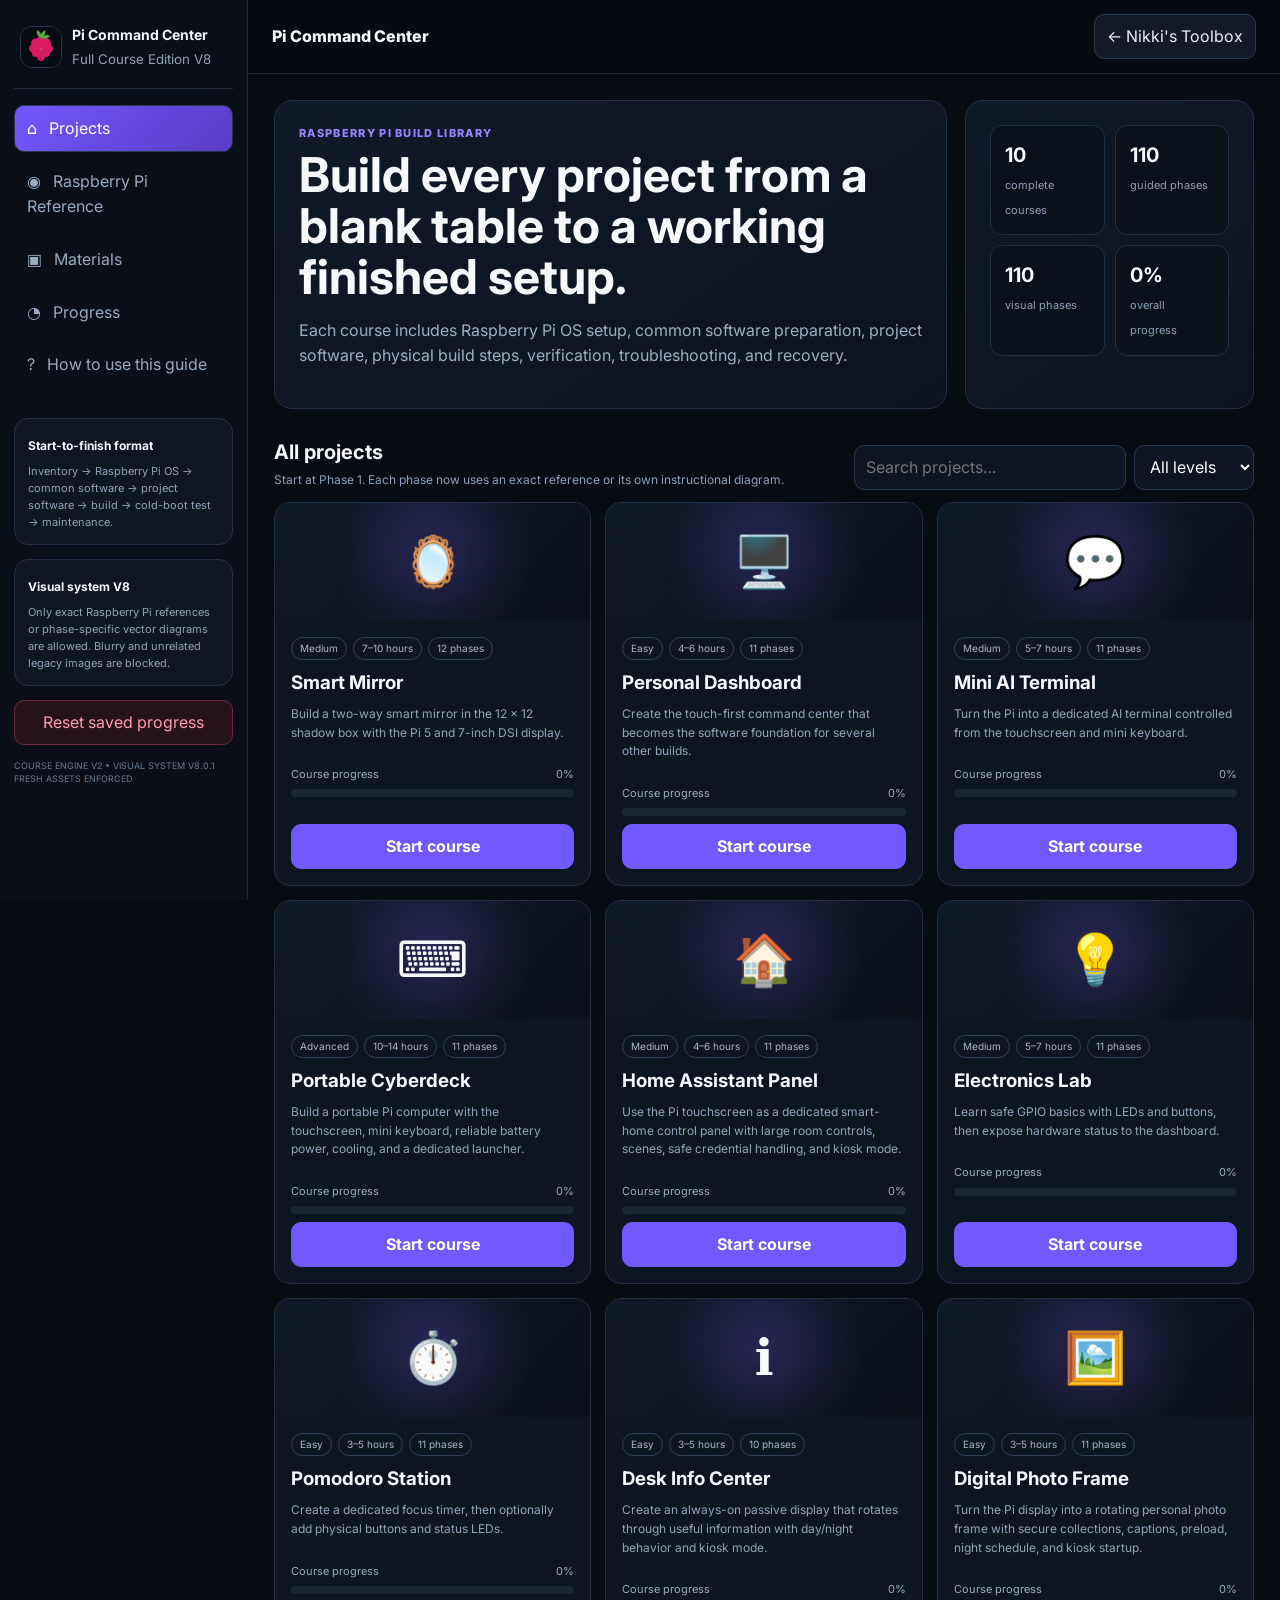
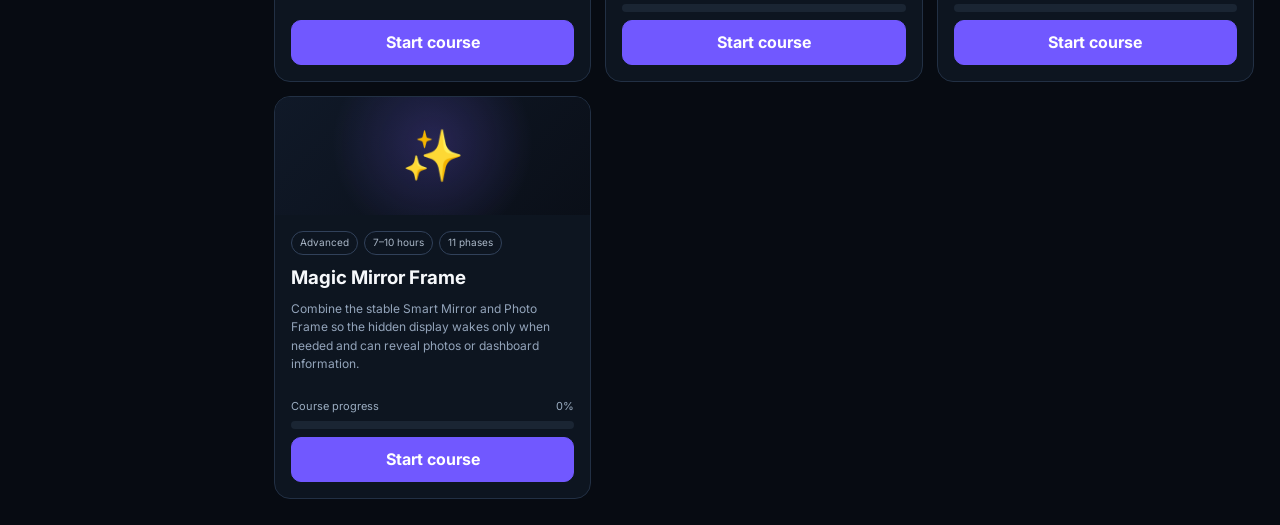
==== index.html @ d2a8420d "Replace root shell with cache-busted V8 assets" ====
<!doctype html><html lang="en"><head><meta charset="utf-8"><meta name="viewport" content="width=device-width,initial-scale=1,viewport-fit=cover"><meta name="theme-color" content="#070b12"><meta name="apple-mobile-web-app-capable" content="yes"><meta name="apple-mobile-web-app-title" content="Pi Command"><link rel="manifest" href="/manifest.json?v=8.0.1"><title>Pi Command Center • V8</title><link rel="preconnect" href="https://fonts.googleapis.com"><link rel="preconnect" href="https://fonts.gstatic.com" crossorigin><link href="https://fonts.googleapis.com/css2?family=Inter:wght@400;500;600;700;800&display=swap" rel="stylesheet"><link rel="stylesheet" href="/course-v2.css?v=8.0.1"><link rel="stylesheet" href="/course-v4.css?v=8.0.1"></head><body><div class="mobile-overlay" id="overlay"></div><div class="app"><aside class="sidebar" id="sidebar"><div class="brand"><div class="brand-icon"><img src="/assets/reference/raspberry-mark.svg?v=8.0.1" alt="Raspberry"></div><div><strong>Pi Command Center</strong><small>Full Course Edition V8</small></div></div><nav class="nav"><button data-view="home" class="active">⌂ &nbsp; Projects</button><button data-view="reference">◉ &nbsp; Raspberry Pi Reference</button><button data-view="inventory">▣ &nbsp; Materials</button><button data-view="progress">◔ &nbsp; Progress</button><button data-view="help">? &nbsp; How to use this guide</button></nav><div class="side-card"><strong>Start-to-finish format</strong><p>Inventory → Raspberry Pi OS → common software → project software → build → cold-boot test → maintenance.</p></div><div class="side-card"><strong>Visual system V8</strong><p>Only exact Raspberry Pi references or phase-specific vector diagrams are allowed. Blurry and unrelated legacy images are blocked.</p></div><button class="danger" id="resetProgress" style="width:100%;margin-top:14px">Reset saved progress</button><div class="release">COURSE ENGINE V2 • VISUAL SYSTEM V8.0.1<br>FRESH ASSETS ENFORCED</div></aside><main class="main"><header class="topbar"><div style="display:flex;align-items:center;gap:10px"><button class="menu" id="menuBtn">☰</button><div class="top-title">Pi Command Center</div></div><div class="top-actions"><a class="ghost" href="https://toolbox-nine-eta.vercel.app" target="_blank" rel="noopener" style="text-decoration:none">← Nikki's Toolbox</a></div></header><div class="content"><section id="homeView" class="view active"><div class="hero"><section class="hero-copy"><div class="eyebrow">Raspberry Pi build library</div><h1>Build every project from a blank table to a working finished setup.</h1><p>Each course includes Raspberry Pi OS setup, common software preparation, project software, physical build steps, verification, troubleshooting, and recovery.</p></section><aside class="hero-stats"><div class="stat-grid"><div class="stat"><b id="projectCount">10</b><span>complete courses</span></div><div class="stat"><b id="phaseCount">0</b><span>guided phases</span></div><div class="stat"><b id="visualCount">0</b><span>visual phases</span></div><div class="stat"><b id="overallPct">0%</b><span>overall progress</span></div></div></aside></div><div class="section-head"><div><h2>All projects</h2><p>Start at Phase 1. Each phase now uses an exact reference or its own instructional diagram.</p></div><div class="filters"><input id="search" type="search" placeholder="Search projects…" aria-label="Search projects"><select id="difficulty"><option value="all">All levels</option><option value="easy">Easy</option><option value="medium">Medium</option><option value="advanced">Advanced</option></select></div></div><div id="projectGrid" class="project-grid"></div></section><section id="referenceView" class="view"><div class="reference-hero"><section class="reference-card"><div class="eyebrow">Raspberry Pi Reference</div><h1>Hardware, OS, software, and recovery reference</h1><p>This page is the prerequisite reference for every course.</p><div class="reference-callout">V8 blocks the blurry legacy photo library from course steps. Exact Raspberry Pi references are SVG so they stay sharp at any zoom.</div></section><section class="reference-card"><h3>Official downloads</h3><div class="official-links"><a href="https://www.raspberrypi.com/software/" target="_blank" rel="noopener">Raspberry Pi Imager</a><a href="https://www.raspberrypi.com/documentation/" target="_blank" rel="noopener">Raspberry Pi Docs</a><a href="https://docs.magicmirror.builders/getting-started/installation.html" target="_blank" rel="noopener">MagicMirror² Install</a><a href="https://github.com/MagicMirrorOrg/MagicMirror" target="_blank" rel="noopener">MagicMirror² GitHub</a><a href="/software/README.md?v=8.0.1" target="_blank" rel="noopener">Included project software</a></div></section></div><div class="reference-grid"><section class="reference-card"><h3>Raspberry Pi 5 orientation</h3><img src="/assets/reference/pi5-board.svg?v=8.0.1" alt="Raspberry Pi 5 orientation and major ports"><ul><li>USB-C is power. Connect it last after assembly.</li><li>microSD is on the underside of the board.</li><li>The 40-pin header carries 3.3 V GPIO plus power and ground pins.</li><li>MIPI connectors support compatible display/camera ribbons. Never force a ribbon.</li></ul></section><section class="reference-card"><h3>Raspberry Pi Imager and first boot</h3><img src="/assets/reference/imager-flow.svg?v=8.0.1" alt="Raspberry Pi Imager workflow"><ol><li>Install Raspberry Pi Imager.</li><li>Choose Raspberry Pi 5.</li><li>Choose Raspberry Pi OS 64-bit Desktop.</li><li>Select the correct microSD card.</li><li>Preconfigure username, Wi-Fi, hostname, locale, and SSH.</li><li>Write, verify, eject, then insert the card while powered off.</li><li>Connect display and keyboard before USB-C power.</li><li>Run <code>sudo apt update</code> and <code>sudo apt full-upgrade -y</code>.</li></ol></section><section class="reference-card"><h3>DSI / MIPI ribbon safety</h3><img src="/assets/reference/dsi-ribbon.svg?v=8.0.1" alt="DSI ribbon safety"><ul><li>Shut down and disconnect USB-C first.</li><li>Open both sides of the latch evenly.</li><li>Match contact orientation to the connector.</li><li>Insert straight and fully, then close evenly.</li><li>Use a gentle bend radius.</li></ul></section><section class="reference-card"><h3>40-pin GPIO quick map</h3><p>Use the Pi 5 reference above and the physical pin numbers stated inside each Electronics Lab phase. Bare GPIO uses 3.3 V logic.</p></section><section class="reference-card"><h3>Terminal essentials</h3><table class="software-table"><tbody><tr><th>Update OS</th><td><code>sudo apt update && sudo apt full-upgrade -y</code></td></tr><tr><th>Temperature</th><td><code>vcgencmd measure_temp</code></td></tr><tr><th>IP address</th><td><code>hostname -I</code></td></tr><tr><th>Disk space</th><td><code>df -h</code></td></tr><tr><th>Memory</th><td><code>free -h</code></td></tr><tr><th>Shutdown</th><td><code>sudo shutdown -h now</code></td></tr></tbody></table></section><section class="reference-card"><h3>Project software map</h3><table class="software-table"><tbody><tr><td>Smart Mirror</td><td>Official MagicMirror².</td></tr><tr><td>Personal Dashboard</td><td>Included project suite dashboard.</td></tr><tr><td>Mini AI Terminal</td><td>Included safe launcher plus your chosen AI service.</td></tr><tr><td>Portable Cyberdeck</td><td>Included Cyberdeck Launcher plus Pi utilities.</td></tr><tr><td>Home Assistant Panel</td><td>Chromium pointed at your existing Home Assistant dashboard.</td></tr><tr><td>Electronics Lab</td><td>gpiozero plus included test script.</td></tr><tr><td>Pomodoro Station</td><td>Included Pomodoro app.</td></tr><tr><td>Desk Info Center</td><td>Included Desk app.</td></tr><tr><td>Digital Photo Frame</td><td>Included Photo Frame app.</td></tr><tr><td>Magic Mirror Frame</td><td>MagicMirror² plus included controller.</td></tr></tbody></table></section></div></section><section id="courseView" class="view"></section><section id="inventoryView" class="view"></section><section id="progressView" class="view"></section><section id="helpView" class="view"></section></div></main></div><script src="/course-v2-data.js?v=8.0.1"></script><script src="/course-v2-fixes.js?v=8.0.1"></script><script src="/course-v4-enhancements.js?v=8.0.1"></script><script src="/course-v2.js?v=8.0.1"></script><script>if('serviceWorker'in navigator){window.addEventListener('load',async()=>{try{const r=await navigator.serviceWorker.register('/sw.js?v=8.0.1',{updateViaCache:'none'});await r.update();}catch(e){}});}</script></body></html>
---- course-v2.css ----
*{box-sizing:border-box}html{scroll-behavior:smooth}body{margin:0;background:#070b12;color:#f6f8fb;font-family:Inter,system-ui,-apple-system,BlinkMacSystemFont,"Segoe UI",sans-serif;line-height:1.55}button,input,select,textarea{font:inherit}button{cursor:pointer}.app{min-height:100vh;display:grid;grid-template-columns:248px minmax(0,1fr)}.sidebar{position:sticky;top:0;height:100vh;overflow:auto;background:#090e17;border-right:1px solid #1d2938;padding:18px 14px;z-index:20}.brand{display:flex;gap:10px;align-items:center;padding:6px 6px 18px;border-bottom:1px solid #1d2938}.brand-icon{font-size:30px}.brand strong{display:block;font-size:14px}.brand small{color:#91a1b7}.nav{display:grid;gap:6px;padding:16px 0}.nav button{border:1px solid transparent;background:transparent;color:#9aabc0;text-align:left;padding:10px 12px;border-radius:10px}.nav button:hover,.nav button.active{background:#151d2a;color:#fff;border-color:#28374b}.nav button.active{background:linear-gradient(135deg,#7357ff,#583cc3)}.side-card{background:#0e1622;border:1px solid #223044;border-radius:14px;padding:13px;margin-top:14px}.side-card strong{font-size:12px}.side-card p{font-size:11px;color:#93a3b7;margin:6px 0 0}.main{min-width:0}.topbar{display:flex;align-items:center;gap:12px;justify-content:space-between;padding:14px 24px;border-bottom:1px solid #1d2938;background:rgba(7,11,18,.94);backdrop-filter:blur(12px);position:sticky;top:0;z-index:12}.menu{display:none;background:#121b28;color:#fff;border:1px solid #2a394e;border-radius:10px;width:40px;height:40px}.top-title{font-weight:800}.top-actions{display:flex;gap:8px;align-items:center}.ghost,.primary,.danger{border-radius:10px;padding:9px 12px;border:1px solid #2b3a50;color:#eaf0f8;background:#111a26}.primary{border-color:#7158ff;background:#7158ff;color:white;font-weight:700}.danger{border-color:#6b2c3a;background:#281219;color:#ff9daf}.content{padding:26px;max-width:1500px;margin:0 auto}.hero{display:grid;grid-template-columns:minmax(0,1.4fr) minmax(260px,.6fr);gap:18px;align-items:stretch;margin-bottom:22px}.hero-copy,.hero-stats{border:1px solid #223044;border-radius:18px;background:linear-gradient(145deg,#10192a,#0c121e);padding:24px}.eyebrow{font-size:11px;text-transform:uppercase;letter-spacing:.12em;color:#9a83ff;font-weight:800}.hero h1{font-size:clamp(28px,4vw,48px);line-height:1.06;margin:8px 0 12px}.hero p{color:#9eafc4;max-width:760px}.stat-grid{display:grid;grid-template-columns:1fr 1fr;gap:10px}.stat{background:#0a111b;border:1px solid #1f3043;border-radius:12px;padding:14px}.stat b{display:block;font-size:20px}.stat span{font-size:11px;color:#8fa0b6}.section-head{display:flex;align-items:end;justify-content:space-between;gap:12px;margin:28px 0 12px}.section-head h2{margin:0;font-size:20px}.section-head p{margin:3px 0 0;color:#8ea0b6;font-size:12px}.filters{display:flex;gap:8px;flex-wrap:wrap}.filters input,.filters select{background:#0d1520;border:1px solid #29384d;color:#fff;border-radius:10px;padding:9px 11px;min-height:42px}.project-grid{display:grid;grid-template-columns:repeat(3,minmax(0,1fr));gap:14px}.project-card{background:#0d1520;border:1px solid #223044;border-radius:16px;overflow:hidden;display:flex;flex-direction:column;min-height:250px;transition:.2s transform,.2s border-color}.project-card:hover{transform:translateY(-2px);border-color:#5f4fc4}.project-visual{height:118px;display:grid;place-items:center;background:radial-gradient(circle at 50% 40%,rgba(126,95,255,.23),transparent 58%),linear-gradient(135deg,#101928,#0a0f18);font-size:50px}.project-body{padding:16px;display:flex;flex-direction:column;gap:8px;flex:1}.project-body h3{margin:0}.project-body p{color:#93a4ba;font-size:12px;margin:0}.meta{display:flex;gap:6px;flex-wrap:wrap}.pill{display:inline-flex;align-items:center;border-radius:99px;border:1px solid #31415a;padding:3px 8px;font-size:10px;color:#aab7c7}.project-body .primary{margin-top:auto;width:100%}.view{display:none}.view.active{display:block}.crumbs{font-size:11px;color:#8495aa;margin-bottom:14px}.course-head{display:grid;grid-template-columns:minmax(0,1.4fr) minmax(280px,.6fr);gap:16px;margin-bottom:16px}.panel{background:#0d1520;border:1px solid #223044;border-radius:16px;padding:18px}.course-title{display:flex;gap:14px;align-items:flex-start}.course-icon{font-size:44px}.course-title h1{margin:0 0 6px}.course-title p{margin:0;color:#94a5bb}.progress-wrap{margin-top:16px}.progress-row{display:flex;justify-content:space-between;font-size:11px;color:#9badc1;margin-bottom:6px}.bar{height:8px;border-radius:999px;background:#1a2533;overflow:hidden}.bar>span{display:block;height:100%;background:linear-gradient(90deg,#7658ff,#44cf9a)}.material-list,.phase-list{display:grid;gap:8px}.material,.phase-row{display:flex;gap:10px;align-items:flex-start;background:#0a111b;border:1px solid #1d2b3d;border-radius:11px;padding:10px}.material .check,.phase-row .num{width:28px;height:28px;flex:0 0 28px;border-radius:8px;display:grid;place-items:center;background:#172235;color:#a78fff;font-weight:800;font-size:11px}.material b,.phase-row b{font-size:12px}.material small,.phase-row small{display:block;color:#8798ae;font-size:10px}.phase-row{cursor:pointer}.phase-row:hover{border-color:#514594}.phase-row.done .num{background:#133127;color:#68e2ad}.phase-row.current{border-color:#7258ff}.course-grid{display:grid;grid-template-columns:minmax(0,1fr) 340px;gap:16px}.sticky{position:sticky;top:84px;align-self:start}.step-head{display:flex;align-items:flex-start;justify-content:space-between;gap:14px;margin-bottom:14px}.step-head h1{margin:3px 0 5px;font-size:clamp(24px,3vw,36px)}.step-head p{margin:0;color:#9aabc0}.step-kicker{font-size:10px;letter-spacing:.12em;text-transform:uppercase;color:#a78fff;font-weight:800}.visual-frame{position:relative;border:1px solid #29384c;border-radius:16px;overflow:hidden;background:#05080d;margin:16px 0}.visual-frame img,.visual-frame svg{width:100%;height:auto;display:block}.visual-caption{padding:10px 13px;background:#0c141f;color:#a6b3c3;font-size:11px;border-top:1px solid #213046}.visual-badge{position:absolute;top:10px;left:10px;border-radius:99px;padding:5px 8px;background:rgba(7,11,18,.84);border:1px solid #40506a;font-size:9px;font-weight:800;letter-spacing:.08em}.action-list{display:grid;gap:10px;counter-reset:action}.action{counter-increment:action;display:grid;grid-template-columns:34px minmax(0,1fr);gap:10px;padding:12px;border:1px solid #223044;border-radius:13px;background:#0a111b}.action:before{content:counter(action);width:30px;height:30px;border-radius:50%;display:grid;place-items:center;background:#1a2440;color:#b9aaff;font-weight:800;font-size:11px}.action b{font-size:13px}.action p{margin:4px 0 0;color:#93a4b9;font-size:12px}.verify{margin-top:14px;border:1px solid #24533f;background:#0a2018;border-radius:13px;padding:13px}.verify strong{color:#7ee7b5}.verify ul{margin:8px 0 0;padding-left:18px;color:#a9c9ba;font-size:12px}.warning{margin-top:12px;border:1px solid #6b5221;background:#211806;border-radius:13px;padding:12px;color:#efcf7e;font-size:12px}.trouble{display:grid;gap:8px}.trouble details{border:1px solid #25354a;border-radius:10px;background:#0a111b;padding:10px}.trouble summary{cursor:pointer;font-weight:700;font-size:12px}.trouble p{color:#9aabc0;font-size:11px;margin:7px 0 0}.command{background:#06090e;border:1px solid #243448;border-radius:12px;margin:10px 0;overflow:hidden}.command-head{display:flex;justify-content:space-between;align-items:center;padding:8px 10px;border-bottom:1px solid #202e40;font-size:10px;color:#9cacbf}.command pre{margin:0;padding:12px;overflow:auto;color:#7ce3b2;font:11px/1.65 ui-monospace,SFMono-Regular,Consolas,monospace}.copy{border:1px solid #35465e;background:#121b27;color:#d8e2ed;border-radius:8px;padding:5px 8px;font-size:9px}.step-nav{display:flex;justify-content:space-between;gap:10px;margin-top:18px}.step-nav button{min-height:44px}.checkline{display:flex;gap:8px;align-items:flex-start;padding:8px 0;border-bottom:1px solid #1e2b3b;font-size:11px}.checkline:last-child{border-bottom:0}.checkline input{accent-color:#7559ff;margin-top:3px}.notes{width:100%;min-height:100px;background:#080e16;border:1px solid #2a394e;color:#fff;border-radius:10px;padding:10px;resize:vertical}.photo-strip{display:flex;gap:8px;padding:10px;overflow:auto;background:#08101a;border-top:1px solid #213046}.photo-strip button{border:1px solid #2f4058;background:#111a25;color:#b9c5d4;border-radius:8px;padding:6px 9px;font-size:9px}.photo-strip button.active{border-color:#7659ff;color:#fff}.reset-note{font-size:10px;color:#7f91a7}.mobile-overlay{display:none}.empty{padding:44px;text-align:center;color:#8395aa;border:1px dashed #304057;border-radius:16px}.release{font-size:9px;color:#697b91;margin-top:14px}.safety-list{margin:0;padding-left:18px;color:#a7b6c8;font-size:11px}.safety-list li+li{margin-top:6px}@media(max-width:1100px){.project-grid{grid-template-columns:repeat(2,minmax(0,1fr))}.course-grid{grid-template-columns:1fr}.sticky{position:static}.course-head{grid-template-columns:1fr}.hero{grid-template-columns:1fr}}@media(max-width:760px){.app{grid-template-columns:1fr}.sidebar{position:fixed;left:-270px;width:260px;transition:.25s left;z-index:50}.sidebar.open{left:0}.mobile-overlay{display:none;position:fixed;inset:0;background:#0009;z-index:40}.mobile-overlay.show{display:block}.menu{display:inline-grid;place-items:center}.topbar{padding:11px 12px}.top-title{font-size:13px}.top-actions .ghost{display:none}.content{padding:16px 12px 78px}.project-grid{grid-template-columns:1fr}.hero-copy,.hero-stats{padding:18px}.section-head{align-items:flex-start;flex-direction:column}.filters{width:100%}.filters input,.filters select{flex:1;min-width:0}.course-title{align-items:center}.course-icon{font-size:34px}.step-head{flex-direction:column}.step-nav{position:sticky;bottom:8px;z-index:8;background:rgba(7,11,18,.92);padding:8px;border:1px solid #26364a;border-radius:14px;backdrop-filter:blur(10px)}.step-nav button{flex:1}.panel{padding:14px}.visual-caption{font-size:10px}.action{grid-template-columns:30px minmax(0,1fr);padding:10px}.action:before{width:26px;height:26px}.hero h1{font-size:32px}}
---- course-v4.css ----
.brand-icon{display:grid;place-items:center;width:42px;height:42px;border-radius:12px;overflow:hidden;background:#070b12;border:1px solid #26374c}.brand-icon img{width:100%;height:100%;display:block}.reference-hero{display:grid;grid-template-columns:1.35fr .65fr;gap:16px;margin-bottom:20px}.reference-grid{display:grid;grid-template-columns:repeat(2,minmax(0,1fr));gap:16px}.reference-card{background:#0d1520;border:1px solid #27364a;border-radius:18px;padding:20px;min-width:0}.reference-card h3{margin:0 0 8px}.reference-card p,.reference-card li{color:#9eafc4;line-height:1.55}.reference-card img{display:block;width:100%;height:auto;border-radius:14px;border:1px solid #31445c;background:#08111a;margin:14px 0}.reference-card code{background:#08111a;border:1px solid #27364a;border-radius:6px;padding:2px 6px;color:#c5d7eb}.reference-card .official-links{display:flex;flex-wrap:wrap;gap:9px;margin-top:12px}.reference-card .official-links a{display:inline-flex;padding:9px 12px;border-radius:10px;border:1px solid #344a65;background:#101c2a;color:#dbeafe;text-decoration:none;font-weight:700}.pin-table{width:100%;border-collapse:collapse;font-size:.86rem}.pin-table th,.pin-table td{padding:8px 7px;border-bottom:1px solid #26374c;text-align:left}.pin-power{color:#fca5a5!important;font-weight:700}.pin-ground{color:#d1d5db!important;font-weight:700}.software-table{width:100%;border-collapse:collapse}.software-table th,.software-table td{padding:10px;border-bottom:1px solid #26374c;vertical-align:top;text-align:left}.software-table td{color:#afc0d3}.reference-callout{padding:14px 16px;border-radius:12px;background:#0a2130;border:1px solid #1e506c;color:#c8e9ff}.visual-frame img{image-rendering:auto;object-fit:contain;max-height:620px;background:#05080d}.visual-badge{letter-spacing:.06em}.release{line-height:1.45}.software-path{font-family:ui-monospace,SFMono-Regular,Menlo,monospace;color:#c4b5fd}.v5-exact-reference{width:100%;max-height:520px;object-fit:contain;background:#07101a;padding:14px}.v5-map{padding:18px;background:linear-gradient(145deg,#0a121d,#0d1724);color:#f4f7fb}.v5-map-head span{font-size:10px;letter-spacing:.14em;color:#a78fff;font-weight:800}.v5-map-head strong{display:block;font-size:clamp(20px,3vw,28px);line-height:1.15;margin:5px 0}.v5-map-head p{margin:0;color:#93a4b9;font-size:12px}.v5-map-flow{display:grid;grid-template-columns:repeat(2,minmax(0,1fr));gap:10px;margin-top:16px}.v5-map-step{display:grid;grid-template-columns:30px minmax(0,1fr);gap:10px;align-items:start;padding:12px;border:1px solid #26374a;border-radius:12px;background:#08111a}.v5-map-step>b{width:30px;height:30px;border-radius:50%;display:grid;place-items:center;background:#1b2850;color:#c5b8ff}.v5-map-step strong{display:block;font-size:12px}.v5-map-step small{display:block;color:#94a5b9;font-size:10px;line-height:1.45;margin-top:4px}.v5-map-success{display:grid;gap:5px;margin-top:12px;padding:12px;border:1px solid #24533f;border-radius:12px;background:#0a2018}.v5-map-success b{color:#7ee7b5;font-size:11px}.v5-map-success span{font-size:10px;color:#b6d7c7}@media(max-width:900px){.reference-hero,.reference-grid{grid-template-columns:1fr}}@media(max-width:760px){html,body{max-width:100%;overflow-x:hidden}.app,.main,.content,.view,.course-grid,.panel,.step-head,.visual-frame,.action-list,.action,.command,.verify,.warning,.trouble{min-width:0;max-width:100%}.content{width:100%;overflow-x:hidden}.panel{overflow:hidden}.step-head h1,.step-head p,.action b,.action p,.visual-caption,.verify,.warning,.trouble,.command{overflow-wrap:anywhere}.step-head h1{font-size:clamp(25px,8vw,34px);line-height:1.12}.step-head p{font-size:16px;line-height:1.5}.visual-frame{width:100%;margin:14px 0}.visual-frame img,.visual-frame svg{width:100%!important;max-width:100%!important;height:auto!important;max-height:52vh;object-fit:contain}.step-nav{display:grid!important;grid-template-columns:1fr 1fr!important;gap:8px!important;position:static!important;margin-top:16px!important;padding:0!important;border:0!important;background:transparent!important;backdrop-filter:none!important}.step-nav button{width:100%!important;min-width:0!important;min-height:52px;padding:10px 8px;font-size:14px;white-space:normal}.command pre{max-width:100%;white-space:pre-wrap;overflow-wrap:anywhere}.software-table,.pin-table{display:block;width:100%;overflow-x:auto;-webkit-overflow-scrolling:touch}.reference-card{padding:15px}.official-links a{width:100%;justify-content:center}.v5-map{padding:14px}.v5-map-flow{grid-template-columns:1fr}.v5-exact-reference{max-height:44vh;padding:8px}}@media(max-width:430px){.content{padding-left:10px;padding-right:10px}.panel{padding:12px}.step-nav button{font-size:13px}.visual-caption{padding:9px 10px}.action{grid-template-columns:28px minmax(0,1fr);gap:8px}.pin-table{font-size:.76rem}.pin-table th,.pin-table td{padding:7px 4px}.software-table{font-size:.82rem}}
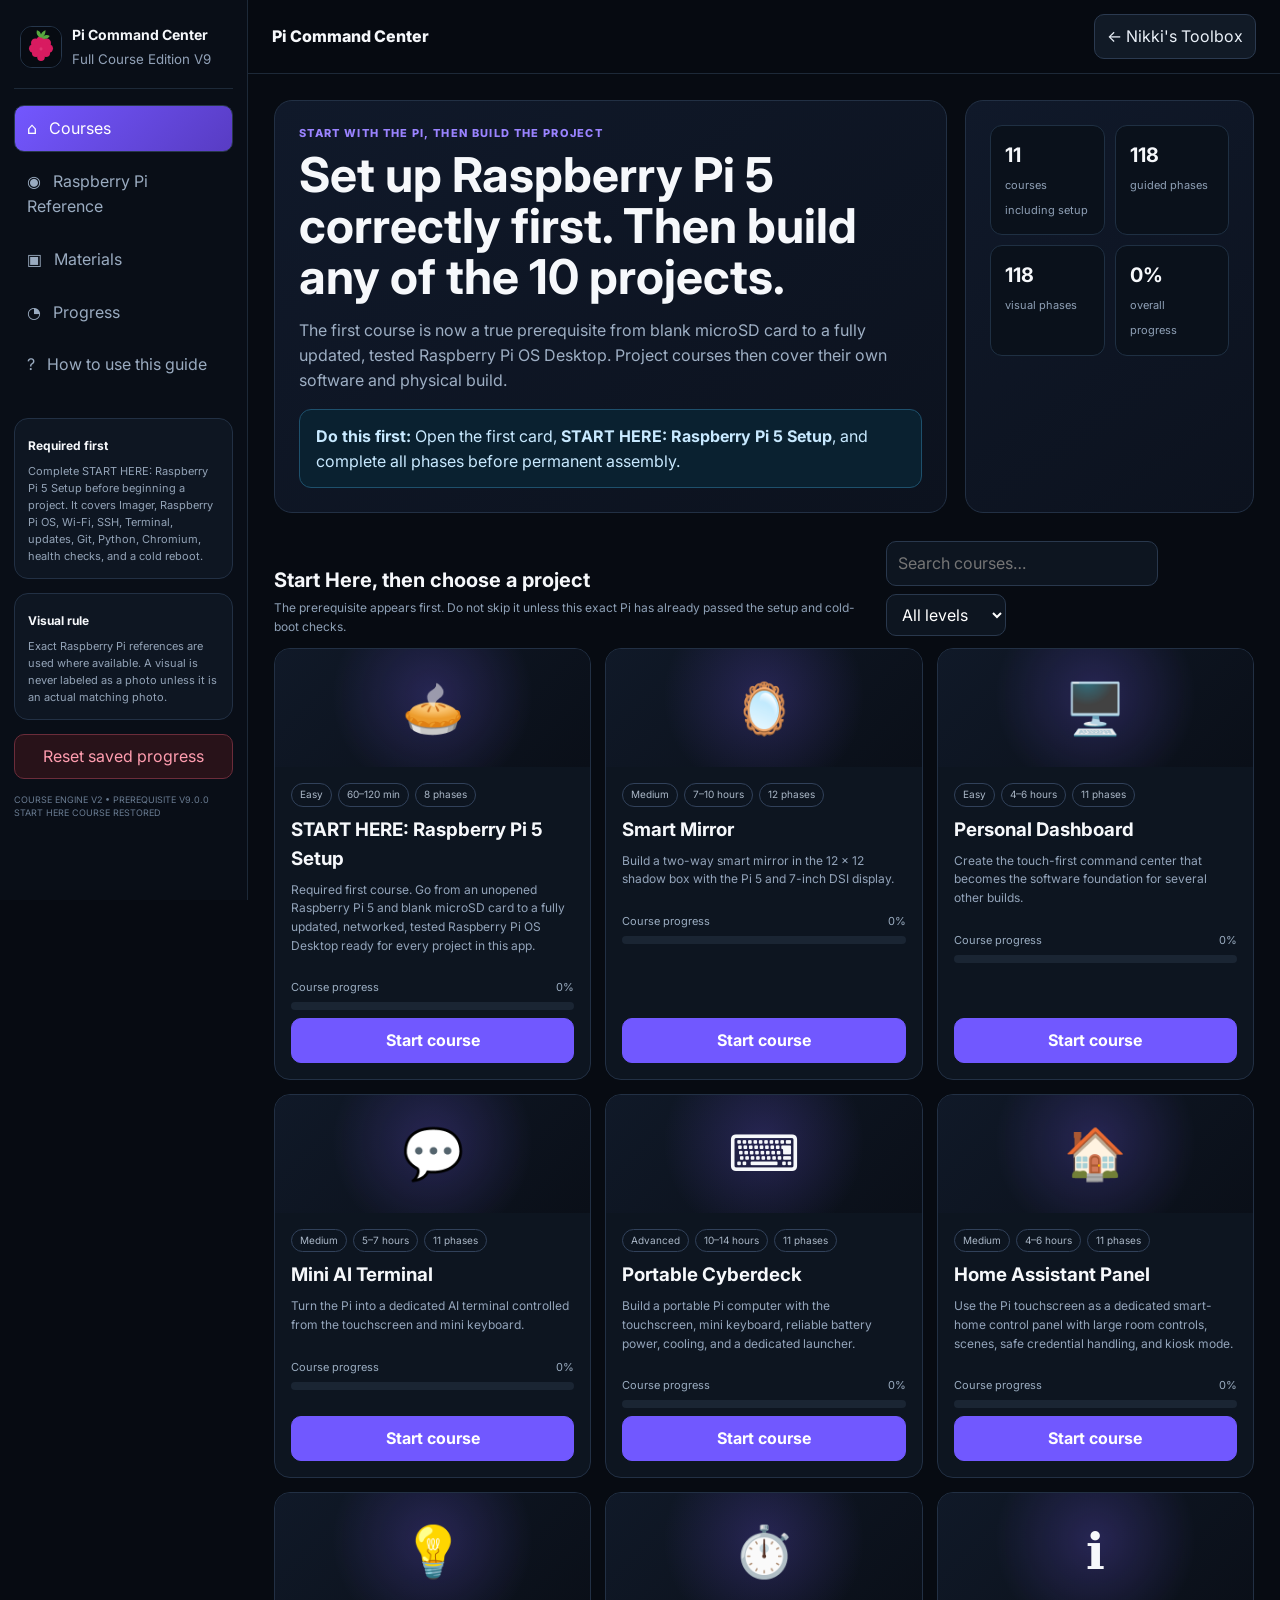
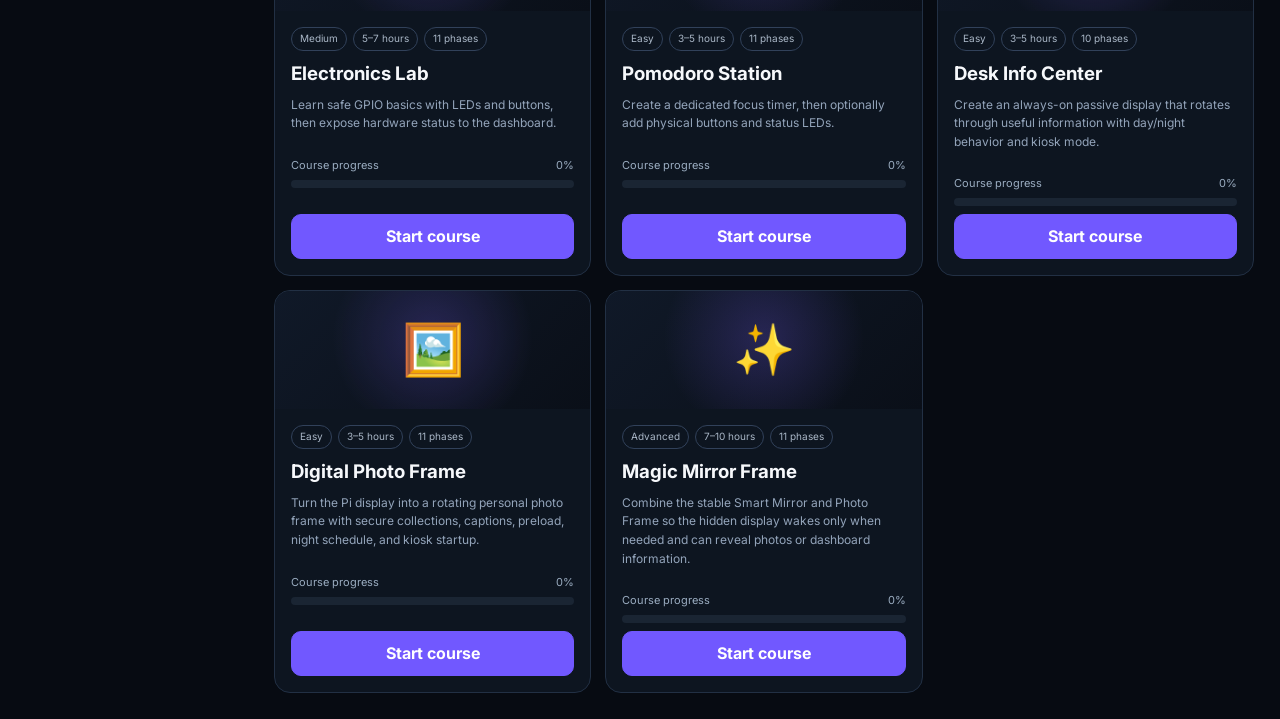
==== commit e0e3b76b: "Restore guided Raspberry Pi prerequisite course" ====
--- a/index.html
+++ b/index.html
@@ -1 +1 @@
-<!doctype html><html lang="en"><head><meta charset="utf-8"><meta name="viewport" content="width=device-width,initial-scale=1,viewport-fit=cover"><meta name="theme-color" content="#070b12"><meta name="apple-mobile-web-app-capable" content="yes"><meta name="apple-mobile-web-app-title" content="Pi Command"><link rel="manifest" href="/manifest.json?v=8.0.1"><title>Pi Command Center • V8</title><link rel="preconnect" href="https://fonts.googleapis.com"><link rel="preconnect" href="https://fonts.gstatic.com" crossorigin><link href="https://fonts.googleapis.com/css2?family=Inter:wght@400;500;600;700;800&display=swap" rel="stylesheet"><link rel="stylesheet" href="/course-v2.css?v=8.0.1"><link rel="stylesheet" href="/course-v4.css?v=8.0.1"></head><body><div class="mobile-overlay" id="overlay"></div><div class="app"><aside class="sidebar" id="sidebar"><div class="brand"><div class="brand-icon"><img src="/assets/reference/raspberry-mark.svg?v=8.0.1" alt="Raspberry"></div><div><strong>Pi Command Center</strong><small>Full Course Edition V8</small></div></div><nav class="nav"><button data-view="home" class="active">⌂ &nbsp; Projects</button><button data-view="reference">◉ &nbsp; Raspberry Pi Reference</button><button data-view="inventory">▣ &nbsp; Materials</button><button data-view="progress">◔ &nbsp; Progress</button><button data-view="help">? &nbsp; How to use this guide</button></nav><div class="side-card"><strong>Start-to-finish format</strong><p>Inventory → Raspberry Pi OS → common software → project software → build → cold-boot test → maintenance.</p></div><div class="side-card"><strong>Visual system V8</strong><p>Only exact Raspberry Pi references or phase-specific vector diagrams are allowed. Blurry and unrelated legacy images are blocked.</p></div><button class="danger" id="resetProgress" style="width:100%;margin-top:14px">Reset saved progress</button><div class="release">COURSE ENGINE V2 • VISUAL SYSTEM V8.0.1<br>FRESH ASSETS ENFORCED</div></aside><main class="main"><header class="topbar"><div style="display:flex;align-items:center;gap:10px"><button class="menu" id="menuBtn">☰</button><div class="top-title">Pi Command Center</div></div><div class="top-actions"><a class="ghost" href="https://toolbox-nine-eta.vercel.app" target="_blank" rel="noopener" style="text-decoration:none">← Nikki's Toolbox</a></div></header><div class="content"><section id="homeView" class="view active"><div class="hero"><section class="hero-copy"><div class="eyebrow">Raspberry Pi build library</div><h1>Build every project from a blank table to a working finished setup.</h1><p>Each course includes Raspberry Pi OS setup, common software preparation, project software, physical build steps, verification, troubleshooting, and recovery.</p></section><aside class="hero-stats"><div class="stat-grid"><div class="stat"><b id="projectCount">10</b><span>complete courses</span></div><div class="stat"><b id="phaseCount">0</b><span>guided phases</span></div><div class="stat"><b id="visualCount">0</b><span>visual phases</span></div><div class="stat"><b id="overallPct">0%</b><span>overall progress</span></div></div></aside></div><div class="section-head"><div><h2>All projects</h2><p>Start at Phase 1. Each phase now uses an exact reference or its own instructional diagram.</p></div><div class="filters"><input id="search" type="search" placeholder="Search projects…" aria-label="Search projects"><select id="difficulty"><option value="all">All levels</option><option value="easy">Easy</option><option value="medium">Medium</option><option value="advanced">Advanced</option></select></div></div><div id="projectGrid" class="project-grid"></div></section><section id="referenceView" class="view"><div class="reference-hero"><section class="reference-card"><div class="eyebrow">Raspberry Pi Reference</div><h1>Hardware, OS, software, and recovery reference</h1><p>This page is the prerequisite reference for every course.</p><div class="reference-callout">V8 blocks the blurry legacy photo library from course steps. Exact Raspberry Pi references are SVG so they stay sharp at any zoom.</div></section><section class="reference-card"><h3>Official downloads</h3><div class="official-links"><a href="https://www.raspberrypi.com/software/" target="_blank" rel="noopener">Raspberry Pi Imager</a><a href="https://www.raspberrypi.com/documentation/" target="_blank" rel="noopener">Raspberry Pi Docs</a><a href="https://docs.magicmirror.builders/getting-started/installation.html" target="_blank" rel="noopener">MagicMirror² Install</a><a href="https://github.com/MagicMirrorOrg/MagicMirror" target="_blank" rel="noopener">MagicMirror² GitHub</a><a href="/software/README.md?v=8.0.1" target="_blank" rel="noopener">Included project software</a></div></section></div><div class="reference-grid"><section class="reference-card"><h3>Raspberry Pi 5 orientation</h3><img src="/assets/reference/pi5-board.svg?v=8.0.1" alt="Raspberry Pi 5 orientation and major ports"><ul><li>USB-C is power. Connect it last after assembly.</li><li>microSD is on the underside of the board.</li><li>The 40-pin header carries 3.3 V GPIO plus power and ground pins.</li><li>MIPI connectors support compatible display/camera ribbons. Never force a ribbon.</li></ul></section><section class="reference-card"><h3>Raspberry Pi Imager and first boot</h3><img src="/assets/reference/imager-flow.svg?v=8.0.1" alt="Raspberry Pi Imager workflow"><ol><li>Install Raspberry Pi Imager.</li><li>Choose Raspberry Pi 5.</li><li>Choose Raspberry Pi OS 64-bit Desktop.</li><li>Select the correct microSD card.</li><li>Preconfigure username, Wi-Fi, hostname, locale, and SSH.</li><li>Write, verify, eject, then insert the card while powered off.</li><li>Connect display and keyboard before USB-C power.</li><li>Run <code>sudo apt update</code> and <code>sudo apt full-upgrade -y</code>.</li></ol></section><section class="reference-card"><h3>DSI / MIPI ribbon safety</h3><img src="/assets/reference/dsi-ribbon.svg?v=8.0.1" alt="DSI ribbon safety"><ul><li>Shut down and disconnect USB-C first.</li><li>Open both sides of the latch evenly.</li><li>Match contact orientation to the connector.</li><li>Insert straight and fully, then close evenly.</li><li>Use a gentle bend radius.</li></ul></section><section class="reference-card"><h3>40-pin GPIO quick map</h3><p>Use the Pi 5 reference above and the physical pin numbers stated inside each Electronics Lab phase. Bare GPIO uses 3.3 V logic.</p></section><section class="reference-card"><h3>Terminal essentials</h3><table class="software-table"><tbody><tr><th>Update OS</th><td><code>sudo apt update && sudo apt full-upgrade -y</code></td></tr><tr><th>Temperature</th><td><code>vcgencmd measure_temp</code></td></tr><tr><th>IP address</th><td><code>hostname -I</code></td></tr><tr><th>Disk space</th><td><code>df -h</code></td></tr><tr><th>Memory</th><td><code>free -h</code></td></tr><tr><th>Shutdown</th><td><code>sudo shutdown -h now</code></td></tr></tbody></table></section><section class="reference-card"><h3>Project software map</h3><table class="software-table"><tbody><tr><td>Smart Mirror</td><td>Official MagicMirror².</td></tr><tr><td>Personal Dashboard</td><td>Included project suite dashboard.</td></tr><tr><td>Mini AI Terminal</td><td>Included safe launcher plus your chosen AI service.</td></tr><tr><td>Portable Cyberdeck</td><td>Included Cyberdeck Launcher plus Pi utilities.</td></tr><tr><td>Home Assistant Panel</td><td>Chromium pointed at your existing Home Assistant dashboard.</td></tr><tr><td>Electronics Lab</td><td>gpiozero plus included test script.</td></tr><tr><td>Pomodoro Station</td><td>Included Pomodoro app.</td></tr><tr><td>Desk Info Center</td><td>Included Desk app.</td></tr><tr><td>Digital Photo Frame</td><td>Included Photo Frame app.</td></tr><tr><td>Magic Mirror Frame</td><td>MagicMirror² plus included controller.</td></tr></tbody></table></section></div></section><section id="courseView" class="view"></section><section id="inventoryView" class="view"></section><section id="progressView" class="view"></section><section id="helpView" class="view"></section></div></main></div><script src="/course-v2-data.js?v=8.0.1"></script><script src="/course-v2-fixes.js?v=8.0.1"></script><script src="/course-v4-enhancements.js?v=8.0.1"></script><script src="/course-v2.js?v=8.0.1"></script><script>if('serviceWorker'in navigator){window.addEventListener('load',async()=>{try{const r=await navigator.serviceWorker.register('/sw.js?v=8.0.1',{updateViaCache:'none'});await r.update();}catch(e){}});}</script></body></html>+<!doctype html><html lang="en"><head><meta charset="utf-8"><meta name="viewport" content="width=device-width,initial-scale=1,viewport-fit=cover"><meta name="theme-color" content="#070b12"><meta name="apple-mobile-web-app-capable" content="yes"><meta name="apple-mobile-web-app-title" content="Pi Command"><link rel="manifest" href="/manifest.json?v=9.0.0"><title>Pi Command Center • V9</title><link rel="preconnect" href="https://fonts.googleapis.com"><link rel="preconnect" href="https://fonts.gstatic.com" crossorigin><link href="https://fonts.googleapis.com/css2?family=Inter:wght@400;500;600;700;800&display=swap" rel="stylesheet"><link rel="stylesheet" href="/course-v2.css?v=9.0.0"><link rel="stylesheet" href="/course-v4.css?v=9.0.0"></head><body><div class="mobile-overlay" id="overlay"></div><div class="app"><aside class="sidebar" id="sidebar"><div class="brand"><div class="brand-icon"><img src="/assets/reference/raspberry-mark.svg?v=9.0.0" alt="Raspberry"></div><div><strong>Pi Command Center</strong><small>Full Course Edition V9</small></div></div><nav class="nav"><button data-view="home" class="active">⌂ &nbsp; Courses</button><button data-view="reference">◉ &nbsp; Raspberry Pi Reference</button><button data-view="inventory">▣ &nbsp; Materials</button><button data-view="progress">◔ &nbsp; Progress</button><button data-view="help">? &nbsp; How to use this guide</button></nav><div class="side-card"><strong>Required first</strong><p>Complete START HERE: Raspberry Pi 5 Setup before beginning a project. It covers Imager, Raspberry Pi OS, Wi-Fi, SSH, Terminal, updates, Git, Python, Chromium, health checks, and a cold reboot.</p></div><div class="side-card"><strong>Visual rule</strong><p>Exact Raspberry Pi references are used where available. A visual is never labeled as a photo unless it is an actual matching photo.</p></div><button class="danger" id="resetProgress" style="width:100%;margin-top:14px">Reset saved progress</button><div class="release">COURSE ENGINE V2 • PREREQUISITE V9.0.0<br>START HERE COURSE RESTORED</div></aside><main class="main"><header class="topbar"><div style="display:flex;align-items:center;gap:10px"><button class="menu" id="menuBtn">☰</button><div class="top-title">Pi Command Center</div></div><div class="top-actions"><a class="ghost" href="https://toolbox-nine-eta.vercel.app" target="_blank" rel="noopener" style="text-decoration:none">← Nikki's Toolbox</a></div></header><div class="content"><section id="homeView" class="view active"><div class="hero"><section class="hero-copy"><div class="eyebrow">Start with the Pi, then build the project</div><h1>Set up Raspberry Pi 5 correctly first. Then build any of the 10 projects.</h1><p>The first course is now a true prerequisite from blank microSD card to a fully updated, tested Raspberry Pi OS Desktop. Project courses then cover their own software and physical build.</p><div class="reference-callout" style="margin-top:16px"><strong>Do this first:</strong> Open the first card, <b>START HERE: Raspberry Pi 5 Setup</b>, and complete all phases before permanent assembly.</div></section><aside class="hero-stats"><div class="stat-grid"><div class="stat"><b id="projectCount">11</b><span>courses including setup</span></div><div class="stat"><b id="phaseCount">0</b><span>guided phases</span></div><div class="stat"><b id="visualCount">0</b><span>visual phases</span></div><div class="stat"><b id="overallPct">0%</b><span>overall progress</span></div></div></aside></div><div class="section-head"><div><h2>Start Here, then choose a project</h2><p>The prerequisite appears first. Do not skip it unless this exact Pi has already passed the setup and cold-boot checks.</p></div><div class="filters"><input id="search" type="search" placeholder="Search courses…" aria-label="Search courses"><select id="difficulty"><option value="all">All levels</option><option value="easy">Easy</option><option value="medium">Medium</option><option value="advanced">Advanced</option></select></div></div><div id="projectGrid" class="project-grid"></div></section><section id="referenceView" class="view"><div class="reference-hero"><section class="reference-card"><div class="eyebrow">Raspberry Pi Reference</div><h1>Hardware, OS, software, and recovery reference</h1><p>This page supports the guided START HERE course. The course tells you what to do in order; this page is the quick reference when you need a port, command, GPIO, DSI, or official download again.</p><div class="reference-callout">If you have not prepared the Pi yet, return to Courses and start <strong>START HERE: Raspberry Pi 5 Setup</strong>. Do not treat this reference page as a substitute for the guided prerequisite.</div></section><section class="reference-card"><h3>Official downloads</h3><div class="official-links"><a href="https://www.raspberrypi.com/software/" target="_blank" rel="noopener">Raspberry Pi Imager</a><a href="https://www.raspberrypi.com/documentation/" target="_blank" rel="noopener">Raspberry Pi Docs</a><a href="https://docs.magicmirror.builders/getting-started/installation.html" target="_blank" rel="noopener">MagicMirror² Install</a><a href="https://github.com/MagicMirrorOrg/MagicMirror" target="_blank" rel="noopener">MagicMirror² GitHub</a><a href="/software/README.md?v=9.0.0" target="_blank" rel="noopener">Included project software</a></div></section></div><div class="reference-grid"><section class="reference-card"><h3>Raspberry Pi 5 orientation</h3><img src="/assets/reference/pi5-board.svg?v=9.0.0" alt="Raspberry Pi 5 orientation and major ports"><ul><li>USB-C is power. Connect it last.</li><li>microSD is on the underside.</li><li>The 40-pin header contains 3.3 V GPIO, power, and ground pins.</li><li>MIPI connectors support compatible display/camera ribbons. Never force a ribbon.</li></ul></section><section class="reference-card"><h3>Raspberry Pi Imager workflow</h3><img src="/assets/reference/imager-flow.svg?v=9.0.0" alt="Raspberry Pi Imager workflow"><ol><li>Install Raspberry Pi Imager on your computer.</li><li>Choose Raspberry Pi 5.</li><li>Choose Raspberry Pi OS 64-bit Desktop.</li><li>Select only the intended microSD card.</li><li>Set username, password, Wi-Fi, hostname, locale, and SSH.</li><li>Write and verify.</li><li>Insert the card while the Pi is powered off.</li><li>Connect display/input first, USB-C power last.</li></ol></section><section class="reference-card"><h3>DSI / MIPI ribbon safety</h3><img src="/assets/reference/dsi-ribbon.svg?v=9.0.0" alt="DSI ribbon safety"><ul><li>Shut down and disconnect USB-C first.</li><li>Open both sides of the latch evenly.</li><li>Match contact orientation to the connector.</li><li>Insert straight and fully.</li><li>Use a gentle bend radius.</li></ul></section><section class="reference-card"><h3>Terminal essentials</h3><table class="software-table"><tbody><tr><th>Update OS</th><td><code>sudo apt update && sudo apt full-upgrade -y</code></td></tr><tr><th>Temperature</th><td><code>vcgencmd measure_temp</code></td></tr><tr><th>IP address</th><td><code>hostname -I</code></td></tr><tr><th>Disk space</th><td><code>df -h</code></td></tr><tr><th>Git</th><td><code>git --version</code></td></tr><tr><th>Python</th><td><code>python3 --version</code></td></tr><tr><th>Shutdown</th><td><code>sudo shutdown -h now</code></td></tr></tbody></table></section><section class="reference-card"><h3>Project software map</h3><table class="software-table"><tbody><tr><td>Smart Mirror</td><td>Official MagicMirror².</td></tr><tr><td>Personal Dashboard</td><td>Included project suite dashboard.</td></tr><tr><td>Mini AI Terminal</td><td>Included safe launcher plus your chosen AI service.</td></tr><tr><td>Portable Cyberdeck</td><td>Included Cyberdeck Launcher plus Pi utilities.</td></tr><tr><td>Home Assistant Panel</td><td>Chromium pointed at your existing Home Assistant dashboard.</td></tr><tr><td>Electronics Lab</td><td>gpiozero plus included test script.</td></tr><tr><td>Pomodoro Station</td><td>Included Pomodoro app.</td></tr><tr><td>Desk Info Center</td><td>Included Desk app.</td></tr><tr><td>Digital Photo Frame</td><td>Included Photo Frame app.</td></tr><tr><td>Magic Mirror Frame</td><td>MagicMirror² plus included controller.</td></tr></tbody></table></section></div></section><section id="courseView" class="view"></section><section id="inventoryView" class="view"></section><section id="progressView" class="view"></section><section id="helpView" class="view"></section></div></main></div><script src="/course-v2-data.js?v=9.0.0"></script><script src="/course-v2-fixes.js?v=9.0.0"></script><script src="/course-v4-enhancements.js?v=9.0.0"></script><script src="/course-v9-prerequisite.js?v=9.0.0"></script><script src="/course-v2.js?v=9.0.0"></script><script>if('serviceWorker'in navigator){window.addEventListener('load',async()=>{try{const r=await navigator.serviceWorker.register('/sw.js?v=9.0.0',{updateViaCache:'none'});await r.update();}catch(e){}});}</script></body></html>
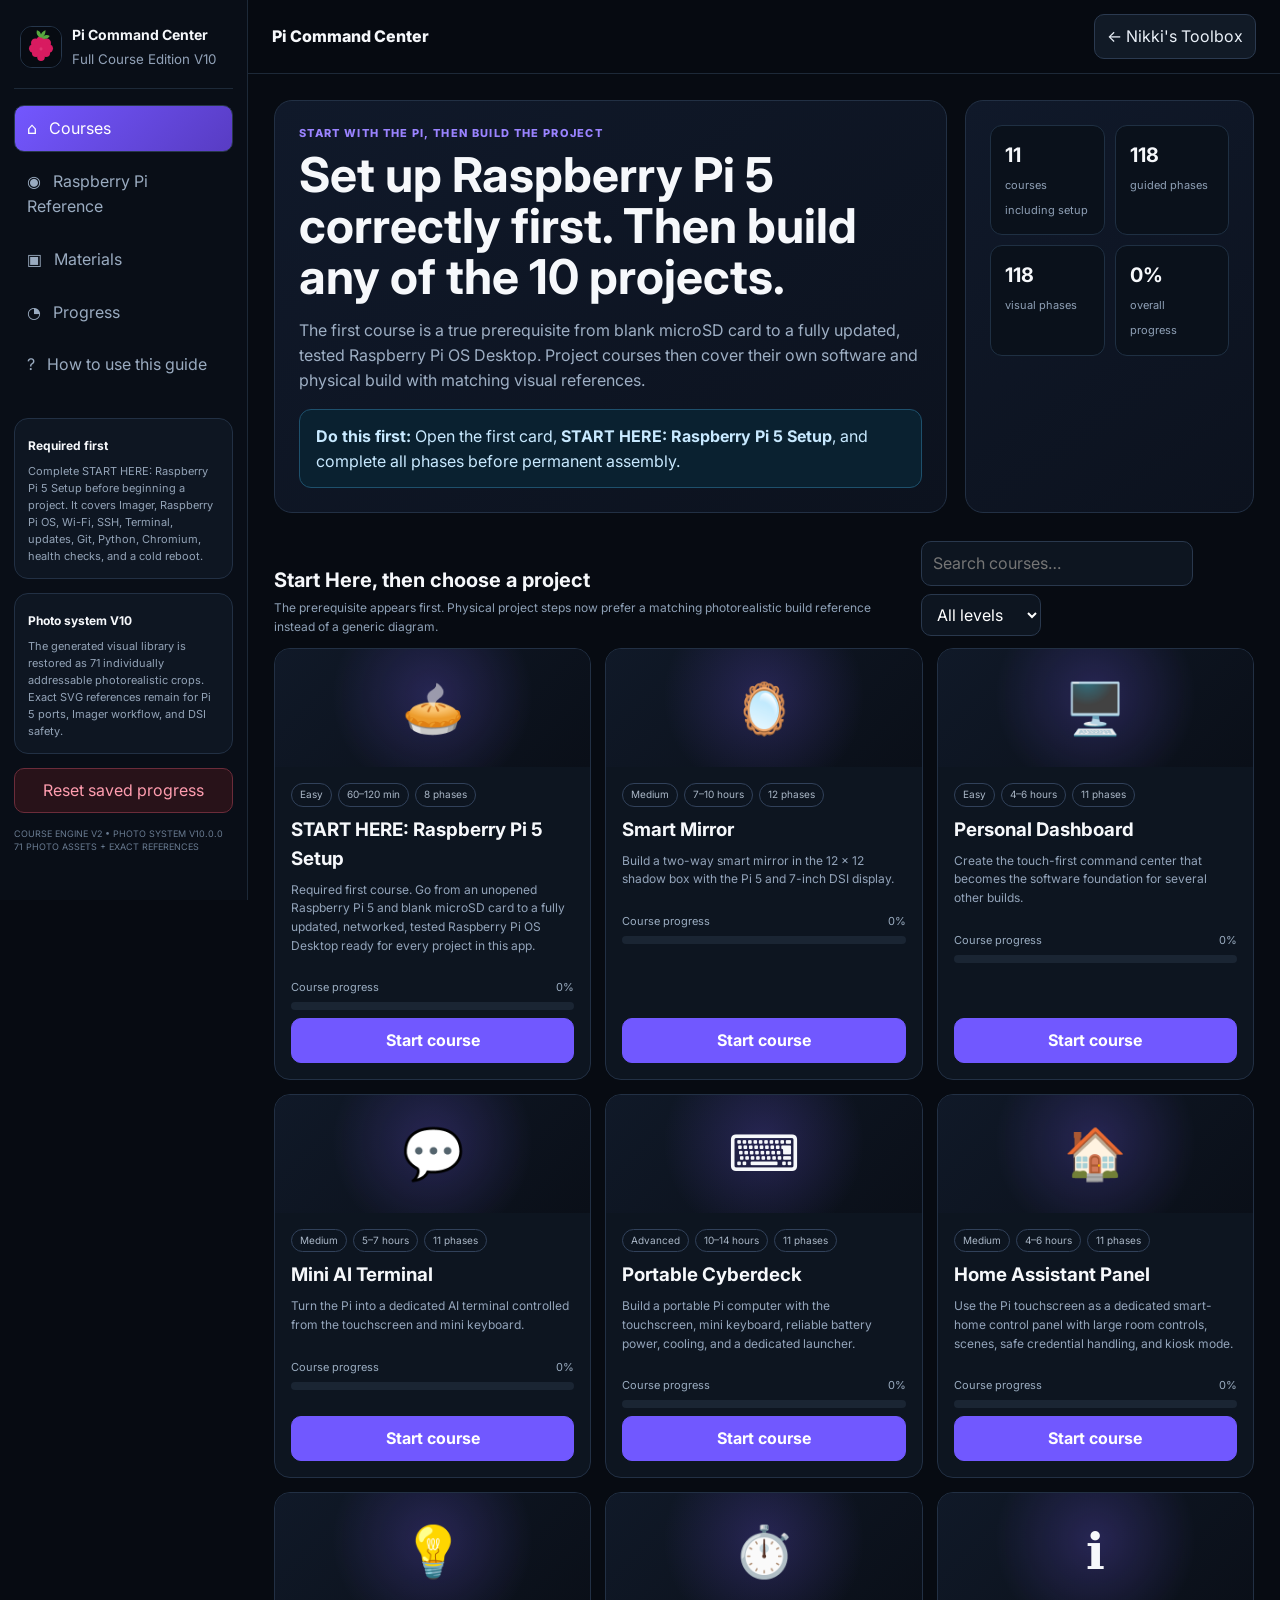
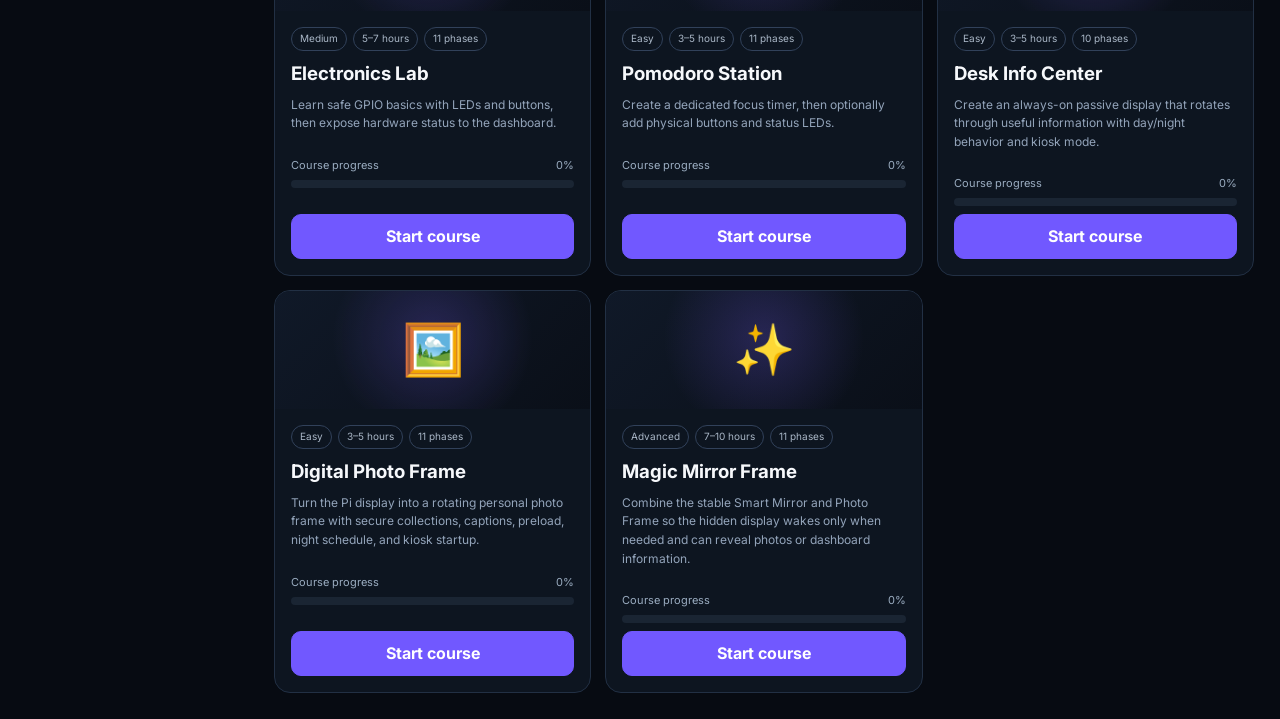
==== commit 17f84669: "Complete V10 photorealistic visual recovery" ====
--- a/index.html
+++ b/index.html
@@ -1 +1 @@
-<!doctype html><html lang="en"><head><meta charset="utf-8"><meta name="viewport" content="width=device-width,initial-scale=1,viewport-fit=cover"><meta name="theme-color" content="#070b12"><meta name="apple-mobile-web-app-capable" content="yes"><meta name="apple-mobile-web-app-title" content="Pi Command"><link rel="manifest" href="/manifest.json?v=9.0.0"><title>Pi Command Center • V9</title><link rel="preconnect" href="https://fonts.googleapis.com"><link rel="preconnect" href="https://fonts.gstatic.com" crossorigin><link href="https://fonts.googleapis.com/css2?family=Inter:wght@400;500;600;700;800&display=swap" rel="stylesheet"><link rel="stylesheet" href="/course-v2.css?v=9.0.0"><link rel="stylesheet" href="/course-v4.css?v=9.0.0"></head><body><div class="mobile-overlay" id="overlay"></div><div class="app"><aside class="sidebar" id="sidebar"><div class="brand"><div class="brand-icon"><img src="/assets/reference/raspberry-mark.svg?v=9.0.0" alt="Raspberry"></div><div><strong>Pi Command Center</strong><small>Full Course Edition V9</small></div></div><nav class="nav"><button data-view="home" class="active">⌂ &nbsp; Courses</button><button data-view="reference">◉ &nbsp; Raspberry Pi Reference</button><button data-view="inventory">▣ &nbsp; Materials</button><button data-view="progress">◔ &nbsp; Progress</button><button data-view="help">? &nbsp; How to use this guide</button></nav><div class="side-card"><strong>Required first</strong><p>Complete START HERE: Raspberry Pi 5 Setup before beginning a project. It covers Imager, Raspberry Pi OS, Wi-Fi, SSH, Terminal, updates, Git, Python, Chromium, health checks, and a cold reboot.</p></div><div class="side-card"><strong>Visual rule</strong><p>Exact Raspberry Pi references are used where available. A visual is never labeled as a photo unless it is an actual matching photo.</p></div><button class="danger" id="resetProgress" style="width:100%;margin-top:14px">Reset saved progress</button><div class="release">COURSE ENGINE V2 • PREREQUISITE V9.0.0<br>START HERE COURSE RESTORED</div></aside><main class="main"><header class="topbar"><div style="display:flex;align-items:center;gap:10px"><button class="menu" id="menuBtn">☰</button><div class="top-title">Pi Command Center</div></div><div class="top-actions"><a class="ghost" href="https://toolbox-nine-eta.vercel.app" target="_blank" rel="noopener" style="text-decoration:none">← Nikki's Toolbox</a></div></header><div class="content"><section id="homeView" class="view active"><div class="hero"><section class="hero-copy"><div class="eyebrow">Start with the Pi, then build the project</div><h1>Set up Raspberry Pi 5 correctly first. Then build any of the 10 projects.</h1><p>The first course is now a true prerequisite from blank microSD card to a fully updated, tested Raspberry Pi OS Desktop. Project courses then cover their own software and physical build.</p><div class="reference-callout" style="margin-top:16px"><strong>Do this first:</strong> Open the first card, <b>START HERE: Raspberry Pi 5 Setup</b>, and complete all phases before permanent assembly.</div></section><aside class="hero-stats"><div class="stat-grid"><div class="stat"><b id="projectCount">11</b><span>courses including setup</span></div><div class="stat"><b id="phaseCount">0</b><span>guided phases</span></div><div class="stat"><b id="visualCount">0</b><span>visual phases</span></div><div class="stat"><b id="overallPct">0%</b><span>overall progress</span></div></div></aside></div><div class="section-head"><div><h2>Start Here, then choose a project</h2><p>The prerequisite appears first. Do not skip it unless this exact Pi has already passed the setup and cold-boot checks.</p></div><div class="filters"><input id="search" type="search" placeholder="Search courses…" aria-label="Search courses"><select id="difficulty"><option value="all">All levels</option><option value="easy">Easy</option><option value="medium">Medium</option><option value="advanced">Advanced</option></select></div></div><div id="projectGrid" class="project-grid"></div></section><section id="referenceView" class="view"><div class="reference-hero"><section class="reference-card"><div class="eyebrow">Raspberry Pi Reference</div><h1>Hardware, OS, software, and recovery reference</h1><p>This page supports the guided START HERE course. The course tells you what to do in order; this page is the quick reference when you need a port, command, GPIO, DSI, or official download again.</p><div class="reference-callout">If you have not prepared the Pi yet, return to Courses and start <strong>START HERE: Raspberry Pi 5 Setup</strong>. Do not treat this reference page as a substitute for the guided prerequisite.</div></section><section class="reference-card"><h3>Official downloads</h3><div class="official-links"><a href="https://www.raspberrypi.com/software/" target="_blank" rel="noopener">Raspberry Pi Imager</a><a href="https://www.raspberrypi.com/documentation/" target="_blank" rel="noopener">Raspberry Pi Docs</a><a href="https://docs.magicmirror.builders/getting-started/installation.html" target="_blank" rel="noopener">MagicMirror² Install</a><a href="https://github.com/MagicMirrorOrg/MagicMirror" target="_blank" rel="noopener">MagicMirror² GitHub</a><a href="/software/README.md?v=9.0.0" target="_blank" rel="noopener">Included project software</a></div></section></div><div class="reference-grid"><section class="reference-card"><h3>Raspberry Pi 5 orientation</h3><img src="/assets/reference/pi5-board.svg?v=9.0.0" alt="Raspberry Pi 5 orientation and major ports"><ul><li>USB-C is power. Connect it last.</li><li>microSD is on the underside.</li><li>The 40-pin header contains 3.3 V GPIO, power, and ground pins.</li><li>MIPI connectors support compatible display/camera ribbons. Never force a ribbon.</li></ul></section><section class="reference-card"><h3>Raspberry Pi Imager workflow</h3><img src="/assets/reference/imager-flow.svg?v=9.0.0" alt="Raspberry Pi Imager workflow"><ol><li>Install Raspberry Pi Imager on your computer.</li><li>Choose Raspberry Pi 5.</li><li>Choose Raspberry Pi OS 64-bit Desktop.</li><li>Select only the intended microSD card.</li><li>Set username, password, Wi-Fi, hostname, locale, and SSH.</li><li>Write and verify.</li><li>Insert the card while the Pi is powered off.</li><li>Connect display/input first, USB-C power last.</li></ol></section><section class="reference-card"><h3>DSI / MIPI ribbon safety</h3><img src="/assets/reference/dsi-ribbon.svg?v=9.0.0" alt="DSI ribbon safety"><ul><li>Shut down and disconnect USB-C first.</li><li>Open both sides of the latch evenly.</li><li>Match contact orientation to the connector.</li><li>Insert straight and fully.</li><li>Use a gentle bend radius.</li></ul></section><section class="reference-card"><h3>Terminal essentials</h3><table class="software-table"><tbody><tr><th>Update OS</th><td><code>sudo apt update && sudo apt full-upgrade -y</code></td></tr><tr><th>Temperature</th><td><code>vcgencmd measure_temp</code></td></tr><tr><th>IP address</th><td><code>hostname -I</code></td></tr><tr><th>Disk space</th><td><code>df -h</code></td></tr><tr><th>Git</th><td><code>git --version</code></td></tr><tr><th>Python</th><td><code>python3 --version</code></td></tr><tr><th>Shutdown</th><td><code>sudo shutdown -h now</code></td></tr></tbody></table></section><section class="reference-card"><h3>Project software map</h3><table class="software-table"><tbody><tr><td>Smart Mirror</td><td>Official MagicMirror².</td></tr><tr><td>Personal Dashboard</td><td>Included project suite dashboard.</td></tr><tr><td>Mini AI Terminal</td><td>Included safe launcher plus your chosen AI service.</td></tr><tr><td>Portable Cyberdeck</td><td>Included Cyberdeck Launcher plus Pi utilities.</td></tr><tr><td>Home Assistant Panel</td><td>Chromium pointed at your existing Home Assistant dashboard.</td></tr><tr><td>Electronics Lab</td><td>gpiozero plus included test script.</td></tr><tr><td>Pomodoro Station</td><td>Included Pomodoro app.</td></tr><tr><td>Desk Info Center</td><td>Included Desk app.</td></tr><tr><td>Digital Photo Frame</td><td>Included Photo Frame app.</td></tr><tr><td>Magic Mirror Frame</td><td>MagicMirror² plus included controller.</td></tr></tbody></table></section></div></section><section id="courseView" class="view"></section><section id="inventoryView" class="view"></section><section id="progressView" class="view"></section><section id="helpView" class="view"></section></div></main></div><script src="/course-v2-data.js?v=9.0.0"></script><script src="/course-v2-fixes.js?v=9.0.0"></script><script src="/course-v4-enhancements.js?v=9.0.0"></script><script src="/course-v9-prerequisite.js?v=9.0.0"></script><script src="/course-v2.js?v=9.0.0"></script><script>if('serviceWorker'in navigator){window.addEventListener('load',async()=>{try{const r=await navigator.serviceWorker.register('/sw.js?v=9.0.0',{updateViaCache:'none'});await r.update();}catch(e){}});}</script></body></html>+<!doctype html><html lang="en"><head><meta charset="utf-8"><meta name="viewport" content="width=device-width,initial-scale=1,viewport-fit=cover"><meta name="theme-color" content="#070b12"><meta name="apple-mobile-web-app-capable" content="yes"><meta name="apple-mobile-web-app-title" content="Pi Command"><link rel="manifest" href="/manifest.json?v=10.0.0"><title>Pi Command Center • V10</title><link rel="preconnect" href="https://fonts.googleapis.com"><link rel="preconnect" href="https://fonts.gstatic.com" crossorigin><link href="https://fonts.googleapis.com/css2?family=Inter:wght@400;500;600;700;800&display=swap" rel="stylesheet"><link rel="stylesheet" href="/course-v2.css?v=10.0.0"><link rel="stylesheet" href="/course-v4.css?v=10.0.0"></head><body><div class="mobile-overlay" id="overlay"></div><div class="app"><aside class="sidebar" id="sidebar"><div class="brand"><div class="brand-icon"><img src="/assets/reference/raspberry-mark.svg?v=10.0.0" alt="Raspberry"></div><div><strong>Pi Command Center</strong><small>Full Course Edition V10</small></div></div><nav class="nav"><button data-view="home" class="active">⌂ &nbsp; Courses</button><button data-view="reference">◉ &nbsp; Raspberry Pi Reference</button><button data-view="inventory">▣ &nbsp; Materials</button><button data-view="progress">◔ &nbsp; Progress</button><button data-view="help">? &nbsp; How to use this guide</button></nav><div class="side-card"><strong>Required first</strong><p>Complete START HERE: Raspberry Pi 5 Setup before beginning a project. It covers Imager, Raspberry Pi OS, Wi-Fi, SSH, Terminal, updates, Git, Python, Chromium, health checks, and a cold reboot.</p></div><div class="side-card"><strong>Photo system V10</strong><p>The generated visual library is restored as 71 individually addressable photorealistic crops. Exact SVG references remain for Pi 5 ports, Imager workflow, and DSI safety.</p></div><button class="danger" id="resetProgress" style="width:100%;margin-top:14px">Reset saved progress</button><div class="release">COURSE ENGINE V2 • PHOTO SYSTEM V10.0.0<br>71 PHOTO ASSETS + EXACT REFERENCES</div></aside><main class="main"><header class="topbar"><div style="display:flex;align-items:center;gap:10px"><button class="menu" id="menuBtn">☰</button><div class="top-title">Pi Command Center</div></div><div class="top-actions"><a class="ghost" href="https://toolbox-nine-eta.vercel.app" target="_blank" rel="noopener" style="text-decoration:none">← Nikki's Toolbox</a></div></header><div class="content"><section id="homeView" class="view active"><div class="hero"><section class="hero-copy"><div class="eyebrow">Start with the Pi, then build the project</div><h1>Set up Raspberry Pi 5 correctly first. Then build any of the 10 projects.</h1><p>The first course is a true prerequisite from blank microSD card to a fully updated, tested Raspberry Pi OS Desktop. Project courses then cover their own software and physical build with matching visual references.</p><div class="reference-callout" style="margin-top:16px"><strong>Do this first:</strong> Open the first card, <b>START HERE: Raspberry Pi 5 Setup</b>, and complete all phases before permanent assembly.</div></section><aside class="hero-stats"><div class="stat-grid"><div class="stat"><b id="projectCount">11</b><span>courses including setup</span></div><div class="stat"><b id="phaseCount">0</b><span>guided phases</span></div><div class="stat"><b id="visualCount">0</b><span>visual phases</span></div><div class="stat"><b id="overallPct">0%</b><span>overall progress</span></div></div></aside></div><div class="section-head"><div><h2>Start Here, then choose a project</h2><p>The prerequisite appears first. Physical project steps now prefer a matching photorealistic build reference instead of a generic diagram.</p></div><div class="filters"><input id="search" type="search" placeholder="Search courses…" aria-label="Search courses"><select id="difficulty"><option value="all">All levels</option><option value="easy">Easy</option><option value="medium">Medium</option><option value="advanced">Advanced</option></select></div></div><div id="projectGrid" class="project-grid"></div></section><section id="referenceView" class="view"><div class="reference-hero"><section class="reference-card"><div class="eyebrow">Raspberry Pi Reference</div><h1>Hardware, OS, software, and recovery reference</h1><p>This page supports the guided START HERE course. The course tells you what to do in order; this page is the quick reference when you need a port, command, GPIO, DSI, or official download again.</p><div class="reference-callout">If you have not prepared the Pi yet, return to Courses and start <strong>START HERE: Raspberry Pi 5 Setup</strong>. Do not treat this reference page as a substitute for the guided prerequisite.</div></section><section class="reference-card"><h3>Official downloads</h3><div class="official-links"><a href="https://www.raspberrypi.com/software/" target="_blank" rel="noopener">Raspberry Pi Imager</a><a href="https://www.raspberrypi.com/documentation/" target="_blank" rel="noopener">Raspberry Pi Docs</a><a href="https://docs.magicmirror.builders/getting-started/installation.html" target="_blank" rel="noopener">MagicMirror² Install</a><a href="https://github.com/MagicMirrorOrg/MagicMirror" target="_blank" rel="noopener">MagicMirror² GitHub</a><a href="/software/README.md?v=10.0.0" target="_blank" rel="noopener">Included project software</a></div></section></div><div class="reference-grid"><section class="reference-card"><h3>Raspberry Pi 5 orientation</h3><img src="/assets/reference/pi5-board.svg?v=10.0.0" alt="Raspberry Pi 5 orientation and major ports"><ul><li>USB-C is power. Connect it last.</li><li>microSD is on the underside.</li><li>The 40-pin header contains 3.3 V GPIO, power, and ground pins.</li><li>MIPI connectors support compatible display/camera ribbons. Never force a ribbon.</li></ul></section><section class="reference-card"><h3>Raspberry Pi Imager workflow</h3><img src="/assets/reference/imager-flow.svg?v=10.0.0" alt="Raspberry Pi Imager workflow"><ol><li>Install Raspberry Pi Imager on your computer.</li><li>Choose Raspberry Pi 5.</li><li>Choose Raspberry Pi OS 64-bit Desktop.</li><li>Select only the intended microSD card.</li><li>Set username, password, Wi-Fi, hostname, locale, and SSH.</li><li>Write and verify.</li><li>Insert the card while the Pi is powered off.</li><li>Connect display/input first, USB-C power last.</li></ol></section><section class="reference-card"><h3>DSI / MIPI ribbon safety</h3><img src="/assets/reference/dsi-ribbon.svg?v=10.0.0" alt="DSI ribbon safety"><ul><li>Shut down and disconnect USB-C first.</li><li>Open both sides of the latch evenly.</li><li>Match contact orientation to the connector.</li><li>Insert straight and fully.</li><li>Use a gentle bend radius.</li></ul></section><section class="reference-card"><h3>Terminal essentials</h3><table class="software-table"><tbody><tr><th>Update OS</th><td><code>sudo apt update && sudo apt full-upgrade -y</code></td></tr><tr><th>Temperature</th><td><code>vcgencmd measure_temp</code></td></tr><tr><th>IP address</th><td><code>hostname -I</code></td></tr><tr><th>Disk space</th><td><code>df -h</code></td></tr><tr><th>Git</th><td><code>git --version</code></td></tr><tr><th>Python</th><td><code>python3 --version</code></td></tr><tr><th>Shutdown</th><td><code>sudo shutdown -h now</code></td></tr></tbody></table></section><section class="reference-card"><h3>Project software map</h3><table class="software-table"><tbody><tr><td>Smart Mirror</td><td>Official MagicMirror².</td></tr><tr><td>Personal Dashboard</td><td>Included project suite dashboard.</td></tr><tr><td>Mini AI Terminal</td><td>Included safe launcher plus your chosen AI service.</td></tr><tr><td>Portable Cyberdeck</td><td>Included Cyberdeck Launcher plus Pi utilities.</td></tr><tr><td>Home Assistant Panel</td><td>Chromium pointed at your existing Home Assistant dashboard.</td></tr><tr><td>Electronics Lab</td><td>gpiozero plus included test script.</td></tr><tr><td>Pomodoro Station</td><td>Included Pomodoro app.</td></tr><tr><td>Desk Info Center</td><td>Included Desk app.</td></tr><tr><td>Digital Photo Frame</td><td>Included Photo Frame app.</td></tr><tr><td>Magic Mirror Frame</td><td>MagicMirror² plus included controller.</td></tr></tbody></table></section></div></section><section id="courseView" class="view"></section><section id="inventoryView" class="view"></section><section id="progressView" class="view"></section><section id="helpView" class="view"></section></div></main></div><script src="/course-v2-data.js?v=10.0.0"></script><script src="/course-v2-fixes.js?v=10.0.0"></script><script src="/course-v4-enhancements.js?v=10.0.0"></script><script src="/course-v9-prerequisite.js?v=10.0.0"></script><script src="/course-v10-photos.js?v=10.0.0"></script><script src="/course-v2.js?v=10.0.0"></script><script>if('serviceWorker'in navigator){window.addEventListener('load',async()=>{try{const r=await navigator.serviceWorker.register('/sw.js?v=10.0.0',{updateViaCache:'none'});await r.update();}catch(e){}});}</script></body></html>
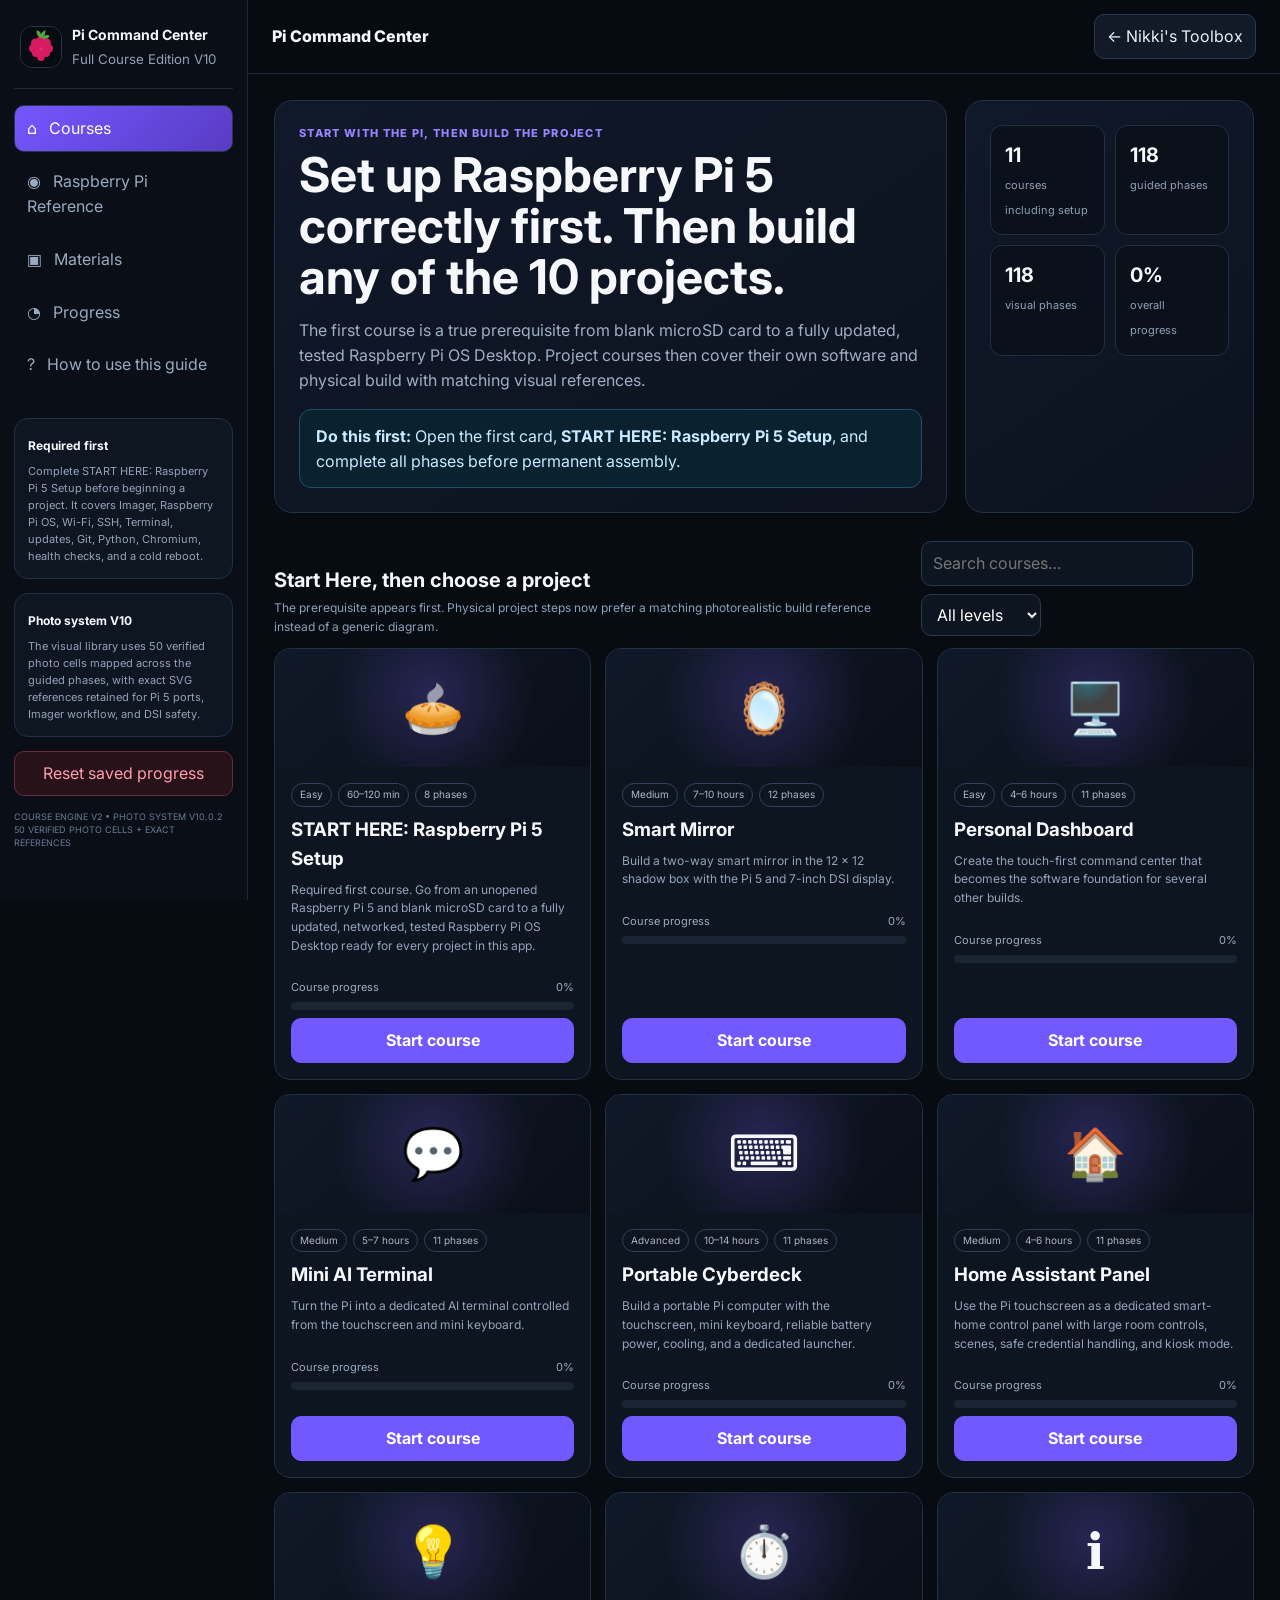
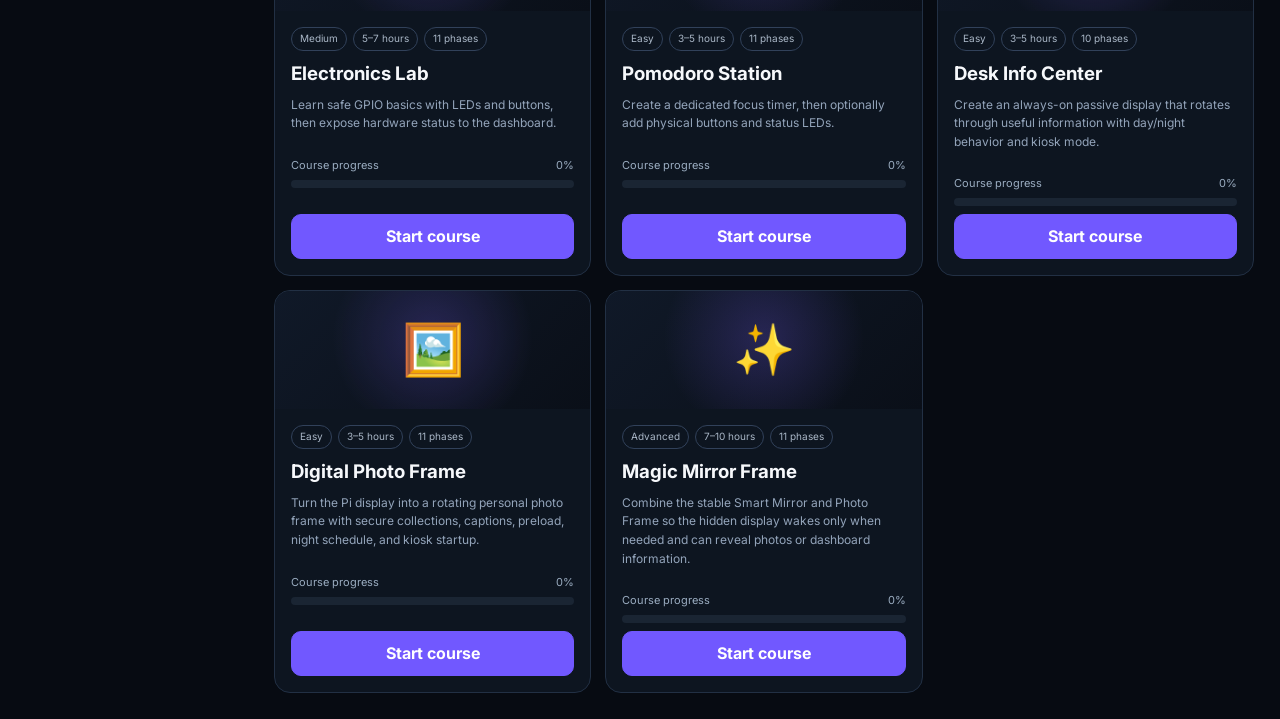
==== commit 5501bde8: "Correct V10 photo system release copy" ====
--- a/index.html
+++ b/index.html
@@ -1 +1 @@
-<!doctype html><html lang="en"><head><meta charset="utf-8"><meta name="viewport" content="width=device-width,initial-scale=1,viewport-fit=cover"><meta name="theme-color" content="#070b12"><meta name="apple-mobile-web-app-capable" content="yes"><meta name="apple-mobile-web-app-title" content="Pi Command"><link rel="manifest" href="/manifest.json?v=10.0.0"><title>Pi Command Center • V10</title><link rel="preconnect" href="https://fonts.googleapis.com"><link rel="preconnect" href="https://fonts.gstatic.com" crossorigin><link href="https://fonts.googleapis.com/css2?family=Inter:wght@400;500;600;700;800&display=swap" rel="stylesheet"><link rel="stylesheet" href="/course-v2.css?v=10.0.0"><link rel="stylesheet" href="/course-v4.css?v=10.0.0"></head><body><div class="mobile-overlay" id="overlay"></div><div class="app"><aside class="sidebar" id="sidebar"><div class="brand"><div class="brand-icon"><img src="/assets/reference/raspberry-mark.svg?v=10.0.0" alt="Raspberry"></div><div><strong>Pi Command Center</strong><small>Full Course Edition V10</small></div></div><nav class="nav"><button data-view="home" class="active">⌂ &nbsp; Courses</button><button data-view="reference">◉ &nbsp; Raspberry Pi Reference</button><button data-view="inventory">▣ &nbsp; Materials</button><button data-view="progress">◔ &nbsp; Progress</button><button data-view="help">? &nbsp; How to use this guide</button></nav><div class="side-card"><strong>Required first</strong><p>Complete START HERE: Raspberry Pi 5 Setup before beginning a project. It covers Imager, Raspberry Pi OS, Wi-Fi, SSH, Terminal, updates, Git, Python, Chromium, health checks, and a cold reboot.</p></div><div class="side-card"><strong>Photo system V10</strong><p>The generated visual library is restored as 71 individually addressable photorealistic crops. Exact SVG references remain for Pi 5 ports, Imager workflow, and DSI safety.</p></div><button class="danger" id="resetProgress" style="width:100%;margin-top:14px">Reset saved progress</button><div class="release">COURSE ENGINE V2 • PHOTO SYSTEM V10.0.0<br>71 PHOTO ASSETS + EXACT REFERENCES</div></aside><main class="main"><header class="topbar"><div style="display:flex;align-items:center;gap:10px"><button class="menu" id="menuBtn">☰</button><div class="top-title">Pi Command Center</div></div><div class="top-actions"><a class="ghost" href="https://toolbox-nine-eta.vercel.app" target="_blank" rel="noopener" style="text-decoration:none">← Nikki's Toolbox</a></div></header><div class="content"><section id="homeView" class="view active"><div class="hero"><section class="hero-copy"><div class="eyebrow">Start with the Pi, then build the project</div><h1>Set up Raspberry Pi 5 correctly first. Then build any of the 10 projects.</h1><p>The first course is a true prerequisite from blank microSD card to a fully updated, tested Raspberry Pi OS Desktop. Project courses then cover their own software and physical build with matching visual references.</p><div class="reference-callout" style="margin-top:16px"><strong>Do this first:</strong> Open the first card, <b>START HERE: Raspberry Pi 5 Setup</b>, and complete all phases before permanent assembly.</div></section><aside class="hero-stats"><div class="stat-grid"><div class="stat"><b id="projectCount">11</b><span>courses including setup</span></div><div class="stat"><b id="phaseCount">0</b><span>guided phases</span></div><div class="stat"><b id="visualCount">0</b><span>visual phases</span></div><div class="stat"><b id="overallPct">0%</b><span>overall progress</span></div></div></aside></div><div class="section-head"><div><h2>Start Here, then choose a project</h2><p>The prerequisite appears first. Physical project steps now prefer a matching photorealistic build reference instead of a generic diagram.</p></div><div class="filters"><input id="search" type="search" placeholder="Search courses…" aria-label="Search courses"><select id="difficulty"><option value="all">All levels</option><option value="easy">Easy</option><option value="medium">Medium</option><option value="advanced">Advanced</option></select></div></div><div id="projectGrid" class="project-grid"></div></section><section id="referenceView" class="view"><div class="reference-hero"><section class="reference-card"><div class="eyebrow">Raspberry Pi Reference</div><h1>Hardware, OS, software, and recovery reference</h1><p>This page supports the guided START HERE course. The course tells you what to do in order; this page is the quick reference when you need a port, command, GPIO, DSI, or official download again.</p><div class="reference-callout">If you have not prepared the Pi yet, return to Courses and start <strong>START HERE: Raspberry Pi 5 Setup</strong>. Do not treat this reference page as a substitute for the guided prerequisite.</div></section><section class="reference-card"><h3>Official downloads</h3><div class="official-links"><a href="https://www.raspberrypi.com/software/" target="_blank" rel="noopener">Raspberry Pi Imager</a><a href="https://www.raspberrypi.com/documentation/" target="_blank" rel="noopener">Raspberry Pi Docs</a><a href="https://docs.magicmirror.builders/getting-started/installation.html" target="_blank" rel="noopener">MagicMirror² Install</a><a href="https://github.com/MagicMirrorOrg/MagicMirror" target="_blank" rel="noopener">MagicMirror² GitHub</a><a href="/software/README.md?v=10.0.0" target="_blank" rel="noopener">Included project software</a></div></section></div><div class="reference-grid"><section class="reference-card"><h3>Raspberry Pi 5 orientation</h3><img src="/assets/reference/pi5-board.svg?v=10.0.0" alt="Raspberry Pi 5 orientation and major ports"><ul><li>USB-C is power. Connect it last.</li><li>microSD is on the underside.</li><li>The 40-pin header contains 3.3 V GPIO, power, and ground pins.</li><li>MIPI connectors support compatible display/camera ribbons. Never force a ribbon.</li></ul></section><section class="reference-card"><h3>Raspberry Pi Imager workflow</h3><img src="/assets/reference/imager-flow.svg?v=10.0.0" alt="Raspberry Pi Imager workflow"><ol><li>Install Raspberry Pi Imager on your computer.</li><li>Choose Raspberry Pi 5.</li><li>Choose Raspberry Pi OS 64-bit Desktop.</li><li>Select only the intended microSD card.</li><li>Set username, password, Wi-Fi, hostname, locale, and SSH.</li><li>Write and verify.</li><li>Insert the card while the Pi is powered off.</li><li>Connect display/input first, USB-C power last.</li></ol></section><section class="reference-card"><h3>DSI / MIPI ribbon safety</h3><img src="/assets/reference/dsi-ribbon.svg?v=10.0.0" alt="DSI ribbon safety"><ul><li>Shut down and disconnect USB-C first.</li><li>Open both sides of the latch evenly.</li><li>Match contact orientation to the connector.</li><li>Insert straight and fully.</li><li>Use a gentle bend radius.</li></ul></section><section class="reference-card"><h3>Terminal essentials</h3><table class="software-table"><tbody><tr><th>Update OS</th><td><code>sudo apt update && sudo apt full-upgrade -y</code></td></tr><tr><th>Temperature</th><td><code>vcgencmd measure_temp</code></td></tr><tr><th>IP address</th><td><code>hostname -I</code></td></tr><tr><th>Disk space</th><td><code>df -h</code></td></tr><tr><th>Git</th><td><code>git --version</code></td></tr><tr><th>Python</th><td><code>python3 --version</code></td></tr><tr><th>Shutdown</th><td><code>sudo shutdown -h now</code></td></tr></tbody></table></section><section class="reference-card"><h3>Project software map</h3><table class="software-table"><tbody><tr><td>Smart Mirror</td><td>Official MagicMirror².</td></tr><tr><td>Personal Dashboard</td><td>Included project suite dashboard.</td></tr><tr><td>Mini AI Terminal</td><td>Included safe launcher plus your chosen AI service.</td></tr><tr><td>Portable Cyberdeck</td><td>Included Cyberdeck Launcher plus Pi utilities.</td></tr><tr><td>Home Assistant Panel</td><td>Chromium pointed at your existing Home Assistant dashboard.</td></tr><tr><td>Electronics Lab</td><td>gpiozero plus included test script.</td></tr><tr><td>Pomodoro Station</td><td>Included Pomodoro app.</td></tr><tr><td>Desk Info Center</td><td>Included Desk app.</td></tr><tr><td>Digital Photo Frame</td><td>Included Photo Frame app.</td></tr><tr><td>Magic Mirror Frame</td><td>MagicMirror² plus included controller.</td></tr></tbody></table></section></div></section><section id="courseView" class="view"></section><section id="inventoryView" class="view"></section><section id="progressView" class="view"></section><section id="helpView" class="view"></section></div></main></div><script src="/course-v2-data.js?v=10.0.0"></script><script src="/course-v2-fixes.js?v=10.0.0"></script><script src="/course-v4-enhancements.js?v=10.0.0"></script><script src="/course-v9-prerequisite.js?v=10.0.0"></script><script src="/course-v10-photos.js?v=10.0.0"></script><script src="/course-v2.js?v=10.0.0"></script><script>if('serviceWorker'in navigator){window.addEventListener('load',async()=>{try{const r=await navigator.serviceWorker.register('/sw.js?v=10.0.0',{updateViaCache:'none'});await r.update();}catch(e){}});}</script></body></html>+<!doctype html><html lang="en"><head><meta charset="utf-8"><meta name="viewport" content="width=device-width,initial-scale=1,viewport-fit=cover"><meta name="theme-color" content="#070b12"><meta name="apple-mobile-web-app-capable" content="yes"><meta name="apple-mobile-web-app-title" content="Pi Command"><link rel="manifest" href="/manifest.json?v=10.0.0"><title>Pi Command Center • V10</title><link rel="preconnect" href="https://fonts.googleapis.com"><link rel="preconnect" href="https://fonts.gstatic.com" crossorigin><link href="https://fonts.googleapis.com/css2?family=Inter:wght@400;500;600;700;800&display=swap" rel="stylesheet"><link rel="stylesheet" href="/course-v2.css?v=10.0.0"><link rel="stylesheet" href="/course-v4.css?v=10.0.0"></head><body><div class="mobile-overlay" id="overlay"></div><div class="app"><aside class="sidebar" id="sidebar"><div class="brand"><div class="brand-icon"><img src="/assets/reference/raspberry-mark.svg?v=10.0.0" alt="Raspberry"></div><div><strong>Pi Command Center</strong><small>Full Course Edition V10</small></div></div><nav class="nav"><button data-view="home" class="active">⌂ &nbsp; Courses</button><button data-view="reference">◉ &nbsp; Raspberry Pi Reference</button><button data-view="inventory">▣ &nbsp; Materials</button><button data-view="progress">◔ &nbsp; Progress</button><button data-view="help">? &nbsp; How to use this guide</button></nav><div class="side-card"><strong>Required first</strong><p>Complete START HERE: Raspberry Pi 5 Setup before beginning a project. It covers Imager, Raspberry Pi OS, Wi-Fi, SSH, Terminal, updates, Git, Python, Chromium, health checks, and a cold reboot.</p></div><div class="side-card"><strong>Photo system V10</strong><p>The visual library uses 50 verified photo cells mapped across the guided phases, with exact SVG references retained for Pi 5 ports, Imager workflow, and DSI safety.</p></div><button class="danger" id="resetProgress" style="width:100%;margin-top:14px">Reset saved progress</button><div class="release">COURSE ENGINE V2 • PHOTO SYSTEM V10.0.2<br>50 VERIFIED PHOTO CELLS + EXACT REFERENCES</div></aside><main class="main"><header class="topbar"><div style="display:flex;align-items:center;gap:10px"><button class="menu" id="menuBtn">☰</button><div class="top-title">Pi Command Center</div></div><div class="top-actions"><a class="ghost" href="https://toolbox-nine-eta.vercel.app" target="_blank" rel="noopener" style="text-decoration:none">← Nikki's Toolbox</a></div></header><div class="content"><section id="homeView" class="view active"><div class="hero"><section class="hero-copy"><div class="eyebrow">Start with the Pi, then build the project</div><h1>Set up Raspberry Pi 5 correctly first. Then build any of the 10 projects.</h1><p>The first course is a true prerequisite from blank microSD card to a fully updated, tested Raspberry Pi OS Desktop. Project courses then cover their own software and physical build with matching visual references.</p><div class="reference-callout" style="margin-top:16px"><strong>Do this first:</strong> Open the first card, <b>START HERE: Raspberry Pi 5 Setup</b>, and complete all phases before permanent assembly.</div></section><aside class="hero-stats"><div class="stat-grid"><div class="stat"><b id="projectCount">11</b><span>courses including setup</span></div><div class="stat"><b id="phaseCount">0</b><span>guided phases</span></div><div class="stat"><b id="visualCount">0</b><span>visual phases</span></div><div class="stat"><b id="overallPct">0%</b><span>overall progress</span></div></div></aside></div><div class="section-head"><div><h2>Start Here, then choose a project</h2><p>The prerequisite appears first. Physical project steps now prefer a matching photorealistic build reference instead of a generic diagram.</p></div><div class="filters"><input id="search" type="search" placeholder="Search courses…" aria-label="Search courses"><select id="difficulty"><option value="all">All levels</option><option value="easy">Easy</option><option value="medium">Medium</option><option value="advanced">Advanced</option></select></div></div><div id="projectGrid" class="project-grid"></div></section><section id="referenceView" class="view"><div class="reference-hero"><section class="reference-card"><div class="eyebrow">Raspberry Pi Reference</div><h1>Hardware, OS, software, and recovery reference</h1><p>This page supports the guided START HERE course. The course tells you what to do in order; this page is the quick reference when you need a port, command, GPIO, DSI, or official download again.</p><div class="reference-callout">If you have not prepared the Pi yet, return to Courses and start <strong>START HERE: Raspberry Pi 5 Setup</strong>. Do not treat this reference page as a substitute for the guided prerequisite.</div></section><section class="reference-card"><h3>Official downloads</h3><div class="official-links"><a href="https://www.raspberrypi.com/software/" target="_blank" rel="noopener">Raspberry Pi Imager</a><a href="https://www.raspberrypi.com/documentation/" target="_blank" rel="noopener">Raspberry Pi Docs</a><a href="https://docs.magicmirror.builders/getting-started/installation.html" target="_blank" rel="noopener">MagicMirror² Install</a><a href="https://github.com/MagicMirrorOrg/MagicMirror" target="_blank" rel="noopener">MagicMirror² GitHub</a><a href="/software/README.md?v=10.0.0" target="_blank" rel="noopener">Included project software</a></div></section></div><div class="reference-grid"><section class="reference-card"><h3>Raspberry Pi 5 orientation</h3><img src="/assets/reference/pi5-board.svg?v=10.0.0" alt="Raspberry Pi 5 orientation and major ports"><ul><li>USB-C is power. Connect it last.</li><li>microSD is on the underside.</li><li>The 40-pin header contains 3.3 V GPIO, power, and ground pins.</li><li>MIPI connectors support compatible display/camera ribbons. Never force a ribbon.</li></ul></section><section class="reference-card"><h3>Raspberry Pi Imager workflow</h3><img src="/assets/reference/imager-flow.svg?v=10.0.0" alt="Raspberry Pi Imager workflow"><ol><li>Install Raspberry Pi Imager on your computer.</li><li>Choose Raspberry Pi 5.</li><li>Choose Raspberry Pi OS 64-bit Desktop.</li><li>Select only the intended microSD card.</li><li>Set username, password, Wi-Fi, hostname, locale, and SSH.</li><li>Write and verify.</li><li>Insert the card while the Pi is powered off.</li><li>Connect display/input first, USB-C power last.</li></ol></section><section class="reference-card"><h3>DSI / MIPI ribbon safety</h3><img src="/assets/reference/dsi-ribbon.svg?v=10.0.0" alt="DSI ribbon safety"><ul><li>Shut down and disconnect USB-C first.</li><li>Open both sides of the latch evenly.</li><li>Match contact orientation to the connector.</li><li>Insert straight and fully.</li><li>Use a gentle bend radius.</li></ul></section><section class="reference-card"><h3>Terminal essentials</h3><table class="software-table"><tbody><tr><th>Update OS</th><td><code>sudo apt update && sudo apt full-upgrade -y</code></td></tr><tr><th>Temperature</th><td><code>vcgencmd measure_temp</code></td></tr><tr><th>IP address</th><td><code>hostname -I</code></td></tr><tr><th>Disk space</th><td><code>df -h</code></td></tr><tr><th>Git</th><td><code>git --version</code></td></tr><tr><th>Python</th><td><code>python3 --version</code></td></tr><tr><th>Shutdown</th><td><code>sudo shutdown -h now</code></td></tr></tbody></table></section><section class="reference-card"><h3>Project software map</h3><table class="software-table"><tbody><tr><td>Smart Mirror</td><td>Official MagicMirror².</td></tr><tr><td>Personal Dashboard</td><td>Included project suite dashboard.</td></tr><tr><td>Mini AI Terminal</td><td>Included safe launcher plus your chosen AI service.</td></tr><tr><td>Portable Cyberdeck</td><td>Included Cyberdeck Launcher plus Pi utilities.</td></tr><tr><td>Home Assistant Panel</td><td>Chromium pointed at your existing Home Assistant dashboard.</td></tr><tr><td>Electronics Lab</td><td>gpiozero plus included test script.</td></tr><tr><td>Pomodoro Station</td><td>Included Pomodoro app.</td></tr><tr><td>Desk Info Center</td><td>Included Desk app.</td></tr><tr><td>Digital Photo Frame</td><td>Included Photo Frame app.</td></tr><tr><td>Magic Mirror Frame</td><td>MagicMirror² plus included controller.</td></tr></tbody></table></section></div></section><section id="courseView" class="view"></section><section id="inventoryView" class="view"></section><section id="progressView" class="view"></section><section id="helpView" class="view"></section></div></main></div><script src="/course-v2-data.js?v=10.0.0"></script><script src="/course-v2-fixes.js?v=10.0.0"></script><script src="/course-v4-enhancements.js?v=10.0.0"></script><script src="/course-v9-prerequisite.js?v=10.0.0"></script><script src="/course-v10-photos.js?v=10.0.0"></script><script src="/course-v2.js?v=10.0.0"></script><script>if('serviceWorker'in navigator){window.addEventListener('load',async()=>{try{const r=await navigator.serviceWorker.register('/sw.js?v=10.0.0',{updateViaCache:'none'});await r.update();}catch(e){}});}</script></body></html>
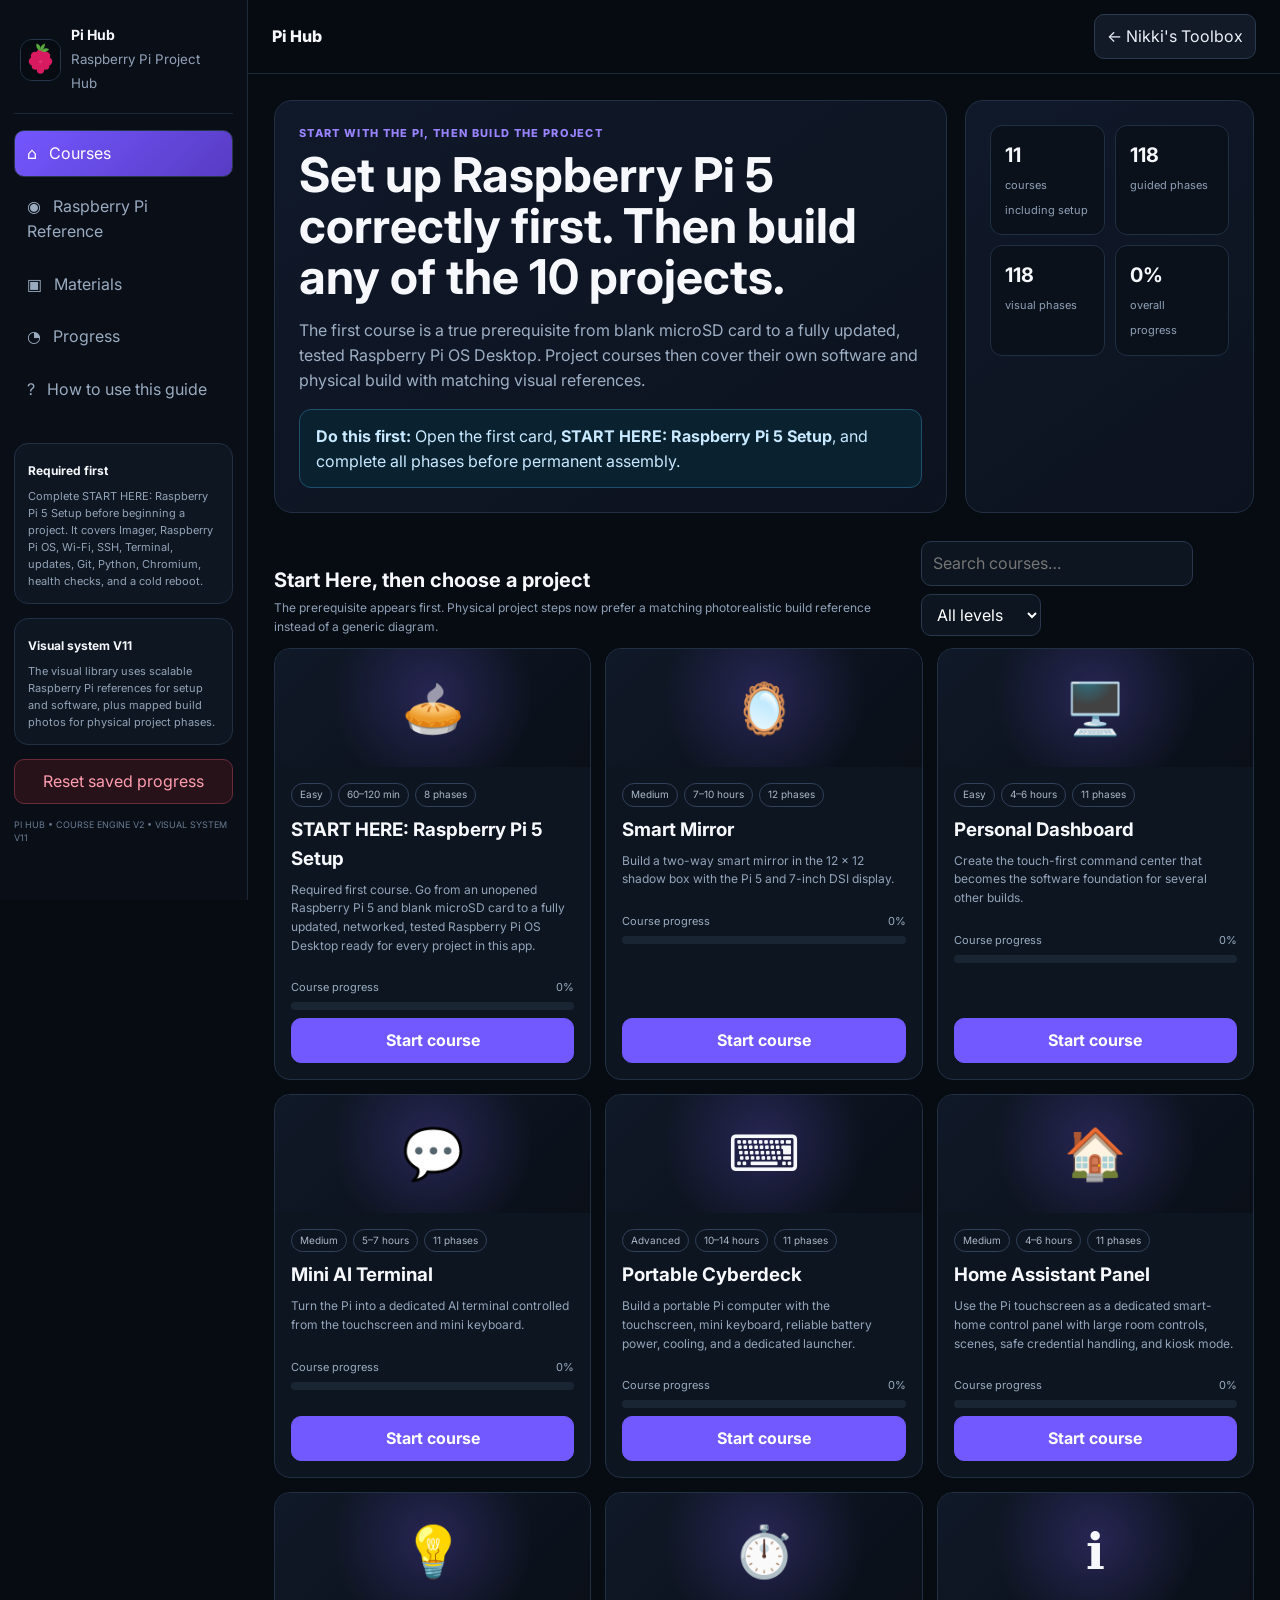
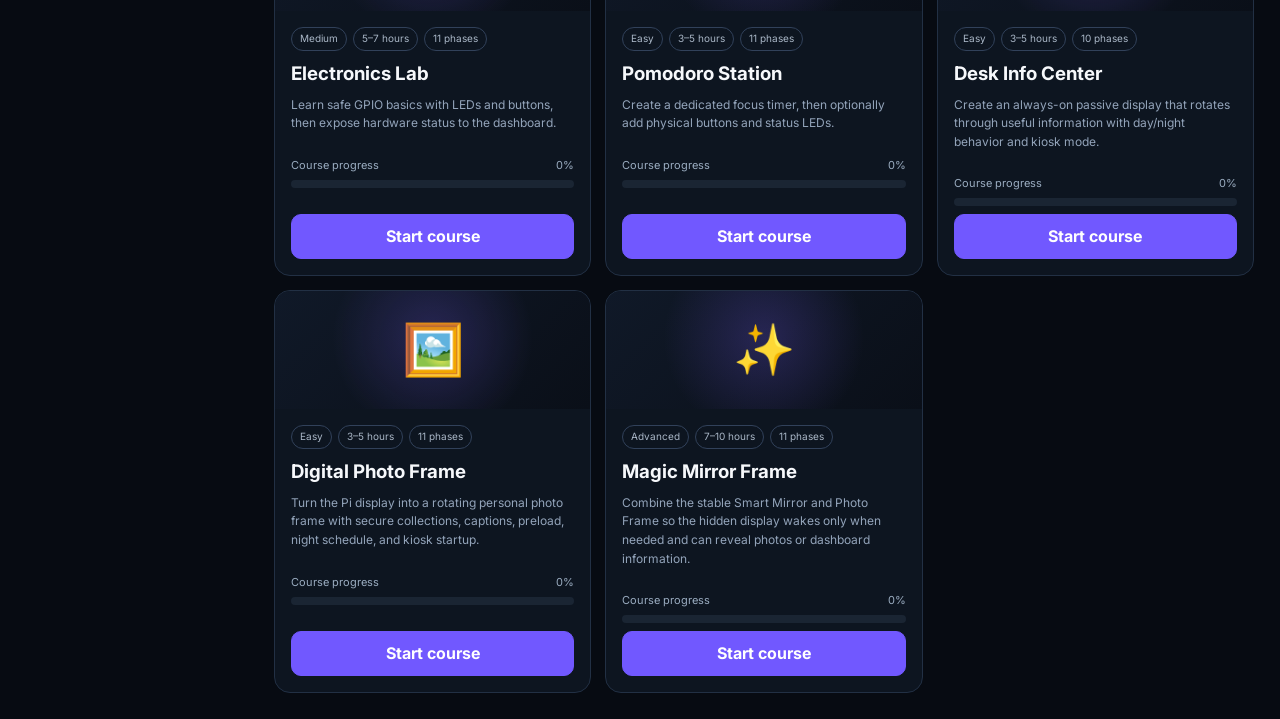
==== commit 267bbbdd: "Rename visible app branding to Pi Hub" ====
--- a/index.html
+++ b/index.html
@@ -1 +1 @@
-<!doctype html><html lang="en"><head><meta charset="utf-8"><meta name="viewport" content="width=device-width,initial-scale=1,viewport-fit=cover"><meta name="theme-color" content="#070b12"><meta name="apple-mobile-web-app-capable" content="yes"><meta name="apple-mobile-web-app-title" content="Pi Command"><link rel="manifest" href="/manifest.json?v=10.0.0"><title>Pi Command Center • V10</title><link rel="preconnect" href="https://fonts.googleapis.com"><link rel="preconnect" href="https://fonts.gstatic.com" crossorigin><link href="https://fonts.googleapis.com/css2?family=Inter:wght@400;500;600;700;800&display=swap" rel="stylesheet"><link rel="stylesheet" href="/course-v2.css?v=10.0.0"><link rel="stylesheet" href="/course-v4.css?v=10.0.0"></head><body><div class="mobile-overlay" id="overlay"></div><div class="app"><aside class="sidebar" id="sidebar"><div class="brand"><div class="brand-icon"><img src="/assets/reference/raspberry-mark.svg?v=10.0.0" alt="Raspberry"></div><div><strong>Pi Command Center</strong><small>Full Course Edition V10</small></div></div><nav class="nav"><button data-view="home" class="active">⌂ &nbsp; Courses</button><button data-view="reference">◉ &nbsp; Raspberry Pi Reference</button><button data-view="inventory">▣ &nbsp; Materials</button><button data-view="progress">◔ &nbsp; Progress</button><button data-view="help">? &nbsp; How to use this guide</button></nav><div class="side-card"><strong>Required first</strong><p>Complete START HERE: Raspberry Pi 5 Setup before beginning a project. It covers Imager, Raspberry Pi OS, Wi-Fi, SSH, Terminal, updates, Git, Python, Chromium, health checks, and a cold reboot.</p></div><div class="side-card"><strong>Photo system V10</strong><p>The visual library uses 50 verified photo cells mapped across the guided phases, with exact SVG references retained for Pi 5 ports, Imager workflow, and DSI safety.</p></div><button class="danger" id="resetProgress" style="width:100%;margin-top:14px">Reset saved progress</button><div class="release">COURSE ENGINE V2 • PHOTO SYSTEM V10.0.2<br>50 VERIFIED PHOTO CELLS + EXACT REFERENCES</div></aside><main class="main"><header class="topbar"><div style="display:flex;align-items:center;gap:10px"><button class="menu" id="menuBtn">☰</button><div class="top-title">Pi Command Center</div></div><div class="top-actions"><a class="ghost" href="https://toolbox-nine-eta.vercel.app" target="_blank" rel="noopener" style="text-decoration:none">← Nikki's Toolbox</a></div></header><div class="content"><section id="homeView" class="view active"><div class="hero"><section class="hero-copy"><div class="eyebrow">Start with the Pi, then build the project</div><h1>Set up Raspberry Pi 5 correctly first. Then build any of the 10 projects.</h1><p>The first course is a true prerequisite from blank microSD card to a fully updated, tested Raspberry Pi OS Desktop. Project courses then cover their own software and physical build with matching visual references.</p><div class="reference-callout" style="margin-top:16px"><strong>Do this first:</strong> Open the first card, <b>START HERE: Raspberry Pi 5 Setup</b>, and complete all phases before permanent assembly.</div></section><aside class="hero-stats"><div class="stat-grid"><div class="stat"><b id="projectCount">11</b><span>courses including setup</span></div><div class="stat"><b id="phaseCount">0</b><span>guided phases</span></div><div class="stat"><b id="visualCount">0</b><span>visual phases</span></div><div class="stat"><b id="overallPct">0%</b><span>overall progress</span></div></div></aside></div><div class="section-head"><div><h2>Start Here, then choose a project</h2><p>The prerequisite appears first. Physical project steps now prefer a matching photorealistic build reference instead of a generic diagram.</p></div><div class="filters"><input id="search" type="search" placeholder="Search courses…" aria-label="Search courses"><select id="difficulty"><option value="all">All levels</option><option value="easy">Easy</option><option value="medium">Medium</option><option value="advanced">Advanced</option></select></div></div><div id="projectGrid" class="project-grid"></div></section><section id="referenceView" class="view"><div class="reference-hero"><section class="reference-card"><div class="eyebrow">Raspberry Pi Reference</div><h1>Hardware, OS, software, and recovery reference</h1><p>This page supports the guided START HERE course. The course tells you what to do in order; this page is the quick reference when you need a port, command, GPIO, DSI, or official download again.</p><div class="reference-callout">If you have not prepared the Pi yet, return to Courses and start <strong>START HERE: Raspberry Pi 5 Setup</strong>. Do not treat this reference page as a substitute for the guided prerequisite.</div></section><section class="reference-card"><h3>Official downloads</h3><div class="official-links"><a href="https://www.raspberrypi.com/software/" target="_blank" rel="noopener">Raspberry Pi Imager</a><a href="https://www.raspberrypi.com/documentation/" target="_blank" rel="noopener">Raspberry Pi Docs</a><a href="https://docs.magicmirror.builders/getting-started/installation.html" target="_blank" rel="noopener">MagicMirror² Install</a><a href="https://github.com/MagicMirrorOrg/MagicMirror" target="_blank" rel="noopener">MagicMirror² GitHub</a><a href="/software/README.md?v=10.0.0" target="_blank" rel="noopener">Included project software</a></div></section></div><div class="reference-grid"><section class="reference-card"><h3>Raspberry Pi 5 orientation</h3><img src="/assets/reference/pi5-board.svg?v=10.0.0" alt="Raspberry Pi 5 orientation and major ports"><ul><li>USB-C is power. Connect it last.</li><li>microSD is on the underside.</li><li>The 40-pin header contains 3.3 V GPIO, power, and ground pins.</li><li>MIPI connectors support compatible display/camera ribbons. Never force a ribbon.</li></ul></section><section class="reference-card"><h3>Raspberry Pi Imager workflow</h3><img src="/assets/reference/imager-flow.svg?v=10.0.0" alt="Raspberry Pi Imager workflow"><ol><li>Install Raspberry Pi Imager on your computer.</li><li>Choose Raspberry Pi 5.</li><li>Choose Raspberry Pi OS 64-bit Desktop.</li><li>Select only the intended microSD card.</li><li>Set username, password, Wi-Fi, hostname, locale, and SSH.</li><li>Write and verify.</li><li>Insert the card while the Pi is powered off.</li><li>Connect display/input first, USB-C power last.</li></ol></section><section class="reference-card"><h3>DSI / MIPI ribbon safety</h3><img src="/assets/reference/dsi-ribbon.svg?v=10.0.0" alt="DSI ribbon safety"><ul><li>Shut down and disconnect USB-C first.</li><li>Open both sides of the latch evenly.</li><li>Match contact orientation to the connector.</li><li>Insert straight and fully.</li><li>Use a gentle bend radius.</li></ul></section><section class="reference-card"><h3>Terminal essentials</h3><table class="software-table"><tbody><tr><th>Update OS</th><td><code>sudo apt update && sudo apt full-upgrade -y</code></td></tr><tr><th>Temperature</th><td><code>vcgencmd measure_temp</code></td></tr><tr><th>IP address</th><td><code>hostname -I</code></td></tr><tr><th>Disk space</th><td><code>df -h</code></td></tr><tr><th>Git</th><td><code>git --version</code></td></tr><tr><th>Python</th><td><code>python3 --version</code></td></tr><tr><th>Shutdown</th><td><code>sudo shutdown -h now</code></td></tr></tbody></table></section><section class="reference-card"><h3>Project software map</h3><table class="software-table"><tbody><tr><td>Smart Mirror</td><td>Official MagicMirror².</td></tr><tr><td>Personal Dashboard</td><td>Included project suite dashboard.</td></tr><tr><td>Mini AI Terminal</td><td>Included safe launcher plus your chosen AI service.</td></tr><tr><td>Portable Cyberdeck</td><td>Included Cyberdeck Launcher plus Pi utilities.</td></tr><tr><td>Home Assistant Panel</td><td>Chromium pointed at your existing Home Assistant dashboard.</td></tr><tr><td>Electronics Lab</td><td>gpiozero plus included test script.</td></tr><tr><td>Pomodoro Station</td><td>Included Pomodoro app.</td></tr><tr><td>Desk Info Center</td><td>Included Desk app.</td></tr><tr><td>Digital Photo Frame</td><td>Included Photo Frame app.</td></tr><tr><td>Magic Mirror Frame</td><td>MagicMirror² plus included controller.</td></tr></tbody></table></section></div></section><section id="courseView" class="view"></section><section id="inventoryView" class="view"></section><section id="progressView" class="view"></section><section id="helpView" class="view"></section></div></main></div><script src="/course-v2-data.js?v=10.0.0"></script><script src="/course-v2-fixes.js?v=10.0.0"></script><script src="/course-v4-enhancements.js?v=10.0.0"></script><script src="/course-v9-prerequisite.js?v=10.0.0"></script><script src="/course-v10-photos.js?v=10.0.0"></script><script src="/course-v2.js?v=10.0.0"></script><script>if('serviceWorker'in navigator){window.addEventListener('load',async()=>{try{const r=await navigator.serviceWorker.register('/sw.js?v=10.0.0',{updateViaCache:'none'});await r.update();}catch(e){}});}</script></body></html>+<!doctype html><html lang="en"><head><meta charset="utf-8"><meta name="viewport" content="width=device-width,initial-scale=1,viewport-fit=cover"><meta name="theme-color" content="#070b12"><meta name="apple-mobile-web-app-capable" content="yes"><meta name="apple-mobile-web-app-title" content="Pi Hub"><link rel="manifest" href="/manifest.json?v=12.0.0"><title>Pi Hub • V11</title><link rel="preconnect" href="https://fonts.googleapis.com"><link rel="preconnect" href="https://fonts.gstatic.com" crossorigin><link href="https://fonts.googleapis.com/css2?family=Inter:wght@400;500;600;700;800&display=swap" rel="stylesheet"><link rel="stylesheet" href="/course-v2.css?v=10.0.0"><link rel="stylesheet" href="/course-v4.css?v=10.0.0"></head><body><div class="mobile-overlay" id="overlay"></div><div class="app"><aside class="sidebar" id="sidebar"><div class="brand"><div class="brand-icon"><img src="/assets/reference/raspberry-mark.svg?v=10.0.0" alt="Raspberry"></div><div><strong>Pi Hub</strong><small>Raspberry Pi Project Hub</small></div></div><nav class="nav"><button data-view="home" class="active">⌂ &nbsp; Courses</button><button data-view="reference">◉ &nbsp; Raspberry Pi Reference</button><button data-view="inventory">▣ &nbsp; Materials</button><button data-view="progress">◔ &nbsp; Progress</button><button data-view="help">? &nbsp; How to use this guide</button></nav><div class="side-card"><strong>Required first</strong><p>Complete START HERE: Raspberry Pi 5 Setup before beginning a project. It covers Imager, Raspberry Pi OS, Wi-Fi, SSH, Terminal, updates, Git, Python, Chromium, health checks, and a cold reboot.</p></div><div class="side-card"><strong>Visual system V11</strong><p>The visual library uses scalable Raspberry Pi references for setup and software, plus mapped build photos for physical project phases.</p></div><button class="danger" id="resetProgress" style="width:100%;margin-top:14px">Reset saved progress</button><div class="release">PI HUB • COURSE ENGINE V2 • VISUAL SYSTEM V11</div></aside><main class="main"><header class="topbar"><div style="display:flex;align-items:center;gap:10px"><button class="menu" id="menuBtn">☰</button><div class="top-title">Pi Hub</div></div><div class="top-actions"><a class="ghost" href="https://toolbox-nine-eta.vercel.app" target="_blank" rel="noopener" style="text-decoration:none">← Nikki's Toolbox</a></div></header><div class="content"><section id="homeView" class="view active"><div class="hero"><section class="hero-copy"><div class="eyebrow">Start with the Pi, then build the project</div><h1>Set up Raspberry Pi 5 correctly first. Then build any of the 10 projects.</h1><p>The first course is a true prerequisite from blank microSD card to a fully updated, tested Raspberry Pi OS Desktop. Project courses then cover their own software and physical build with matching visual references.</p><div class="reference-callout" style="margin-top:16px"><strong>Do this first:</strong> Open the first card, <b>START HERE: Raspberry Pi 5 Setup</b>, and complete all phases before permanent assembly.</div></section><aside class="hero-stats"><div class="stat-grid"><div class="stat"><b id="projectCount">11</b><span>courses including setup</span></div><div class="stat"><b id="phaseCount">0</b><span>guided phases</span></div><div class="stat"><b id="visualCount">0</b><span>visual phases</span></div><div class="stat"><b id="overallPct">0%</b><span>overall progress</span></div></div></aside></div><div class="section-head"><div><h2>Start Here, then choose a project</h2><p>The prerequisite appears first. Physical project steps now prefer a matching photorealistic build reference instead of a generic diagram.</p></div><div class="filters"><input id="search" type="search" placeholder="Search courses…" aria-label="Search courses"><select id="difficulty"><option value="all">All levels</option><option value="easy">Easy</option><option value="medium">Medium</option><option value="advanced">Advanced</option></select></div></div><div id="projectGrid" class="project-grid"></div></section><section id="referenceView" class="view"><div class="reference-hero"><section class="reference-card"><div class="eyebrow">Raspberry Pi Reference</div><h1>Hardware, OS, software, and recovery reference</h1><p>This page supports the guided START HERE course. The course tells you what to do in order; this page is the quick reference when you need a port, command, GPIO, DSI, or official download again.</p><div class="reference-callout">If you have not prepared the Pi yet, return to Courses and start <strong>START HERE: Raspberry Pi 5 Setup</strong>. Do not treat this reference page as a substitute for the guided prerequisite.</div></section><section class="reference-card"><h3>Official downloads</h3><div class="official-links"><a href="https://www.raspberrypi.com/software/" target="_blank" rel="noopener">Raspberry Pi Imager</a><a href="https://www.raspberrypi.com/documentation/" target="_blank" rel="noopener">Raspberry Pi Docs</a><a href="https://docs.magicmirror.builders/getting-started/installation.html" target="_blank" rel="noopener">MagicMirror² Install</a><a href="https://github.com/MagicMirrorOrg/MagicMirror" target="_blank" rel="noopener">MagicMirror² GitHub</a><a href="/software/README.md?v=10.0.0" target="_blank" rel="noopener">Included project software</a></div></section></div><div class="reference-grid"><section class="reference-card"><h3>Raspberry Pi 5 orientation</h3><img src="/assets/reference/pi5-board.svg?v=11.0.0" alt="Raspberry Pi 5 orientation and major ports"><ul><li>USB-C is power. Connect it last.</li><li>microSD is on the underside.</li><li>The 40-pin header contains 3.3 V GPIO, power, and ground pins.</li><li>MIPI connectors support compatible display/camera ribbons. Never force a ribbon.</li></ul></section><section class="reference-card"><h3>Raspberry Pi Imager workflow</h3><img src="/assets/reference/imager-flow.svg?v=11.0.0" alt="Raspberry Pi Imager workflow"><ol><li>Install Raspberry Pi Imager on your computer.</li><li>Choose Raspberry Pi 5.</li><li>Choose Raspberry Pi OS 64-bit Desktop.</li><li>Select only the intended microSD card.</li><li>Set username, password, Wi-Fi, hostname, locale, and SSH.</li><li>Write and verify.</li><li>Insert the card while the Pi is powered off.</li><li>Connect display/input first, USB-C power last.</li></ol></section><section class="reference-card"><h3>DSI / MIPI ribbon safety</h3><img src="/assets/reference/dsi-ribbon.svg?v=11.0.0" alt="DSI ribbon safety"><ul><li>Shut down and disconnect USB-C first.</li><li>Open both sides of the latch evenly.</li><li>Match contact orientation to the connector.</li><li>Insert straight and fully.</li><li>Use a gentle bend radius.</li></ul></section><section class="reference-card"><h3>Terminal essentials</h3><table class="software-table"><tbody><tr><th>Update OS</th><td><code>sudo apt update && sudo apt full-upgrade -y</code></td></tr><tr><th>Temperature</th><td><code>vcgencmd measure_temp</code></td></tr><tr><th>IP address</th><td><code>hostname -I</code></td></tr><tr><th>Disk space</th><td><code>df -h</code></td></tr><tr><th>Git</th><td><code>git --version</code></td></tr><tr><th>Python</th><td><code>python3 --version</code></td></tr><tr><th>Shutdown</th><td><code>sudo shutdown -h now</code></td></tr></tbody></table></section><section class="reference-card"><h3>Project software map</h3><table class="software-table"><tbody><tr><td>Smart Mirror</td><td>Official MagicMirror².</td></tr><tr><td>Personal Dashboard</td><td>Included project suite dashboard.</td></tr><tr><td>Mini AI Terminal</td><td>Included safe launcher plus your chosen AI service.</td></tr><tr><td>Portable Cyberdeck</td><td>Included Cyberdeck Launcher plus Pi utilities.</td></tr><tr><td>Home Assistant Panel</td><td>Chromium pointed at your existing Home Assistant dashboard.</td></tr><tr><td>Electronics Lab</td><td>gpiozero plus included test script.</td></tr><tr><td>Pomodoro Station</td><td>Included Pomodoro app.</td></tr><tr><td>Desk Info Center</td><td>Included Desk app.</td></tr><tr><td>Digital Photo Frame</td><td>Included Photo Frame app.</td></tr><tr><td>Magic Mirror Frame</td><td>MagicMirror² plus included controller.</td></tr></tbody></table></section></div></section><section id="courseView" class="view"></section><section id="inventoryView" class="view"></section><section id="progressView" class="view"></section><section id="helpView" class="view"></section></div></main></div><script src="/course-v2-data.js?v=10.0.0"></script><script src="/course-v2-fixes.js?v=10.0.0"></script><script src="/course-v4-enhancements.js?v=10.0.0"></script><script src="/course-v9-prerequisite.js?v=10.0.0"></script><script src="/course-v10-photos.js?v=10.0.0"></script><script src="/course-v2.js?v=10.0.0"></script><script>if('serviceWorker'in navigator){window.addEventListener('load',async()=>{try{const r=await navigator.serviceWorker.register('/sw.js?v=12.0.0',{updateViaCache:'none'});await r.update();}catch(e){}});}</script></body></html>
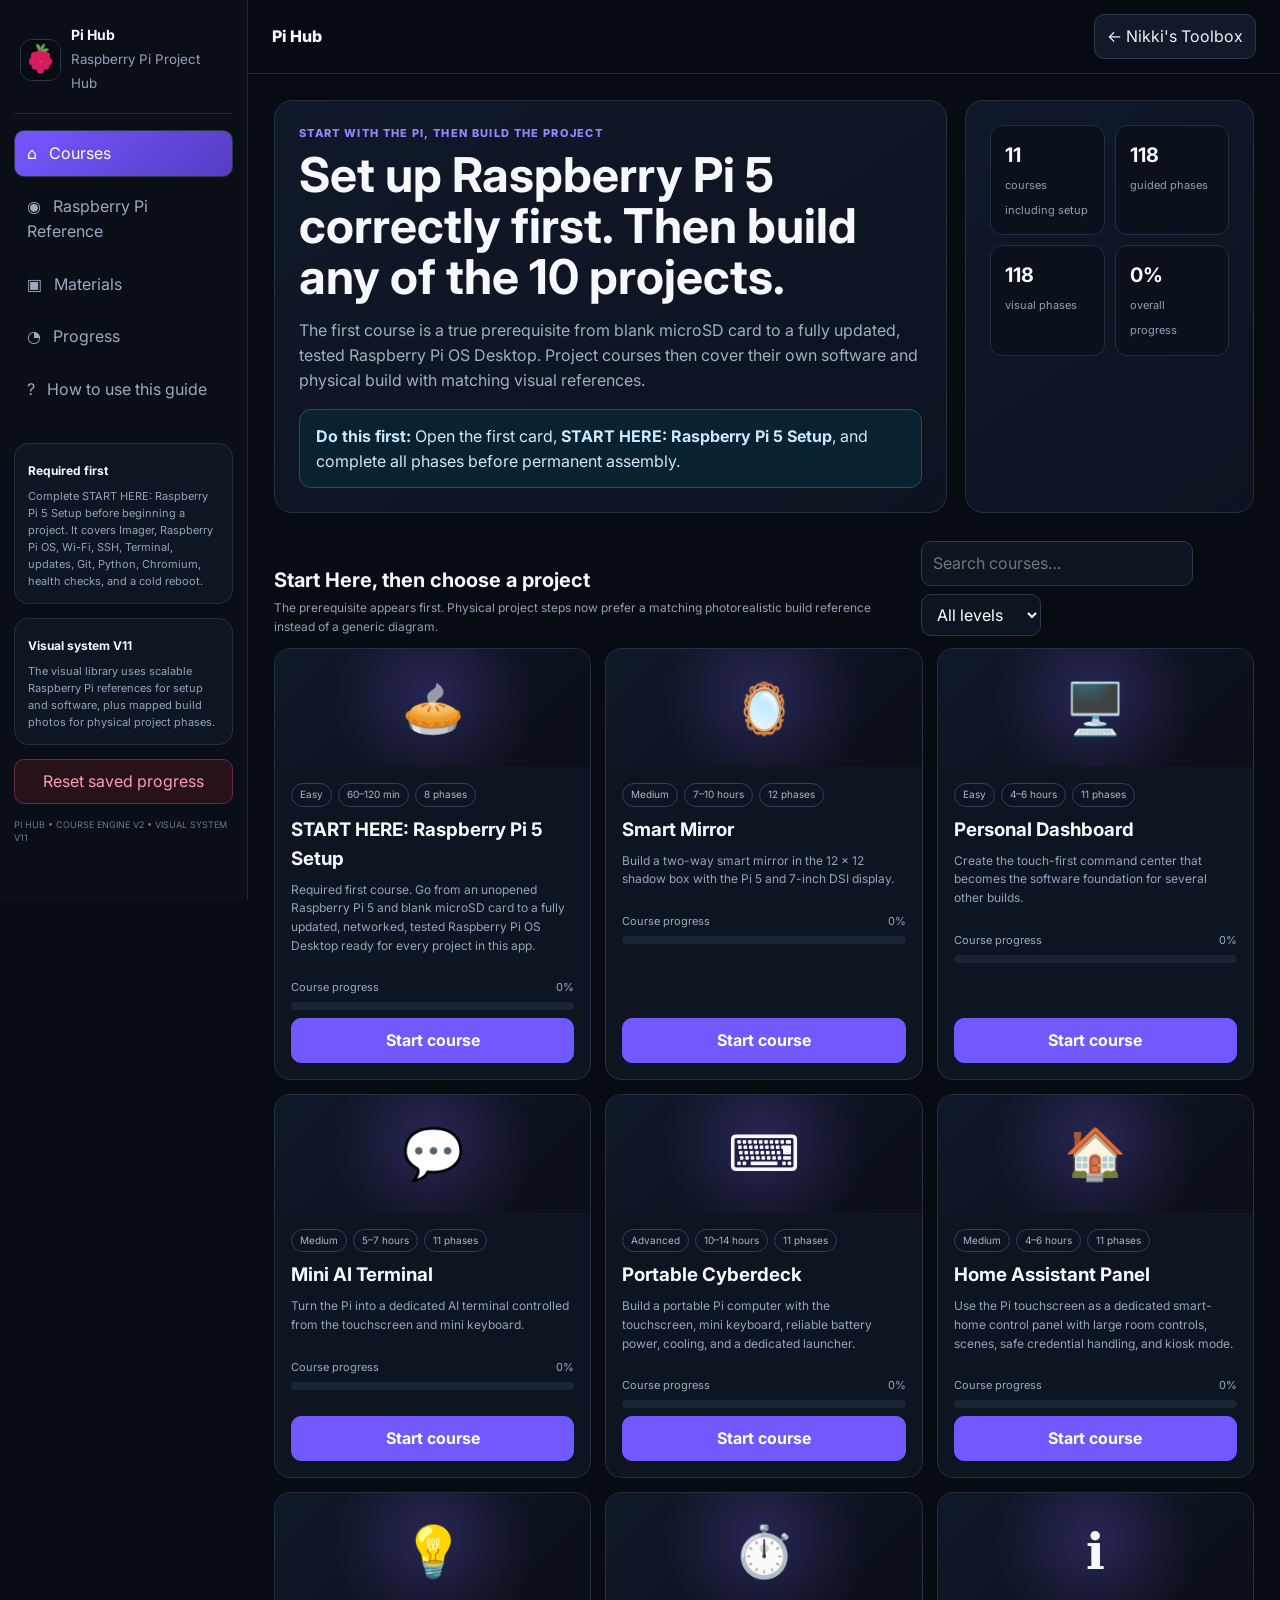
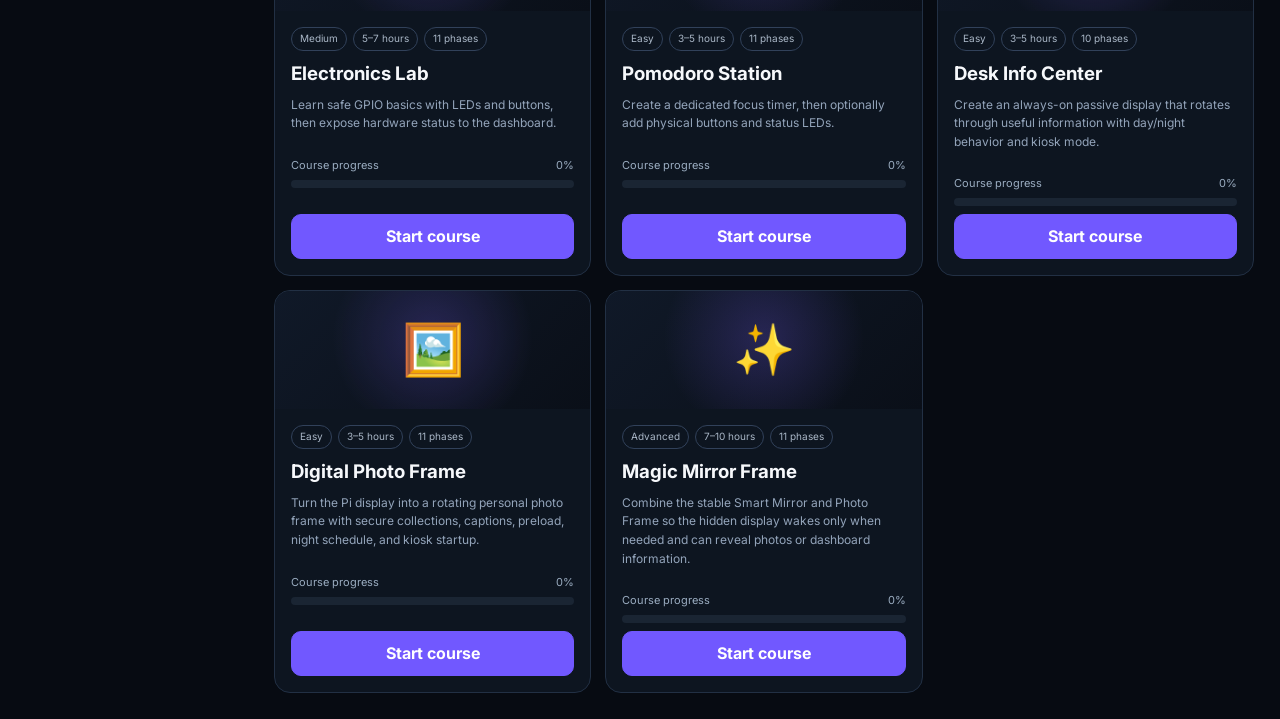
==== commit 2adc5fcc: "Fix V15 mobile and tablet course containment" ====
--- a/index.html
+++ b/index.html
@@ -1 +1 @@
-<!doctype html><html lang="en"><head><meta charset="utf-8"><meta name="viewport" content="width=device-width,initial-scale=1,viewport-fit=cover"><meta name="theme-color" content="#070b12"><meta name="apple-mobile-web-app-capable" content="yes"><meta name="apple-mobile-web-app-title" content="Pi Hub"><link rel="manifest" href="/manifest.json?v=12.0.0"><title>Pi Hub • V11</title><link rel="preconnect" href="https://fonts.googleapis.com"><link rel="preconnect" href="https://fonts.gstatic.com" crossorigin><link href="https://fonts.googleapis.com/css2?family=Inter:wght@400;500;600;700;800&display=swap" rel="stylesheet"><link rel="stylesheet" href="/course-v2.css?v=10.0.0"><link rel="stylesheet" href="/course-v4.css?v=10.0.0"></head><body><div class="mobile-overlay" id="overlay"></div><div class="app"><aside class="sidebar" id="sidebar"><div class="brand"><div class="brand-icon"><img src="/assets/reference/raspberry-mark.svg?v=10.0.0" alt="Raspberry"></div><div><strong>Pi Hub</strong><small>Raspberry Pi Project Hub</small></div></div><nav class="nav"><button data-view="home" class="active">⌂ &nbsp; Courses</button><button data-view="reference">◉ &nbsp; Raspberry Pi Reference</button><button data-view="inventory">▣ &nbsp; Materials</button><button data-view="progress">◔ &nbsp; Progress</button><button data-view="help">? &nbsp; How to use this guide</button></nav><div class="side-card"><strong>Required first</strong><p>Complete START HERE: Raspberry Pi 5 Setup before beginning a project. It covers Imager, Raspberry Pi OS, Wi-Fi, SSH, Terminal, updates, Git, Python, Chromium, health checks, and a cold reboot.</p></div><div class="side-card"><strong>Visual system V11</strong><p>The visual library uses scalable Raspberry Pi references for setup and software, plus mapped build photos for physical project phases.</p></div><button class="danger" id="resetProgress" style="width:100%;margin-top:14px">Reset saved progress</button><div class="release">PI HUB • COURSE ENGINE V2 • VISUAL SYSTEM V11</div></aside><main class="main"><header class="topbar"><div style="display:flex;align-items:center;gap:10px"><button class="menu" id="menuBtn">☰</button><div class="top-title">Pi Hub</div></div><div class="top-actions"><a class="ghost" href="https://toolbox-nine-eta.vercel.app" target="_blank" rel="noopener" style="text-decoration:none">← Nikki's Toolbox</a></div></header><div class="content"><section id="homeView" class="view active"><div class="hero"><section class="hero-copy"><div class="eyebrow">Start with the Pi, then build the project</div><h1>Set up Raspberry Pi 5 correctly first. Then build any of the 10 projects.</h1><p>The first course is a true prerequisite from blank microSD card to a fully updated, tested Raspberry Pi OS Desktop. Project courses then cover their own software and physical build with matching visual references.</p><div class="reference-callout" style="margin-top:16px"><strong>Do this first:</strong> Open the first card, <b>START HERE: Raspberry Pi 5 Setup</b>, and complete all phases before permanent assembly.</div></section><aside class="hero-stats"><div class="stat-grid"><div class="stat"><b id="projectCount">11</b><span>courses including setup</span></div><div class="stat"><b id="phaseCount">0</b><span>guided phases</span></div><div class="stat"><b id="visualCount">0</b><span>visual phases</span></div><div class="stat"><b id="overallPct">0%</b><span>overall progress</span></div></div></aside></div><div class="section-head"><div><h2>Start Here, then choose a project</h2><p>The prerequisite appears first. Physical project steps now prefer a matching photorealistic build reference instead of a generic diagram.</p></div><div class="filters"><input id="search" type="search" placeholder="Search courses…" aria-label="Search courses"><select id="difficulty"><option value="all">All levels</option><option value="easy">Easy</option><option value="medium">Medium</option><option value="advanced">Advanced</option></select></div></div><div id="projectGrid" class="project-grid"></div></section><section id="referenceView" class="view"><div class="reference-hero"><section class="reference-card"><div class="eyebrow">Raspberry Pi Reference</div><h1>Hardware, OS, software, and recovery reference</h1><p>This page supports the guided START HERE course. The course tells you what to do in order; this page is the quick reference when you need a port, command, GPIO, DSI, or official download again.</p><div class="reference-callout">If you have not prepared the Pi yet, return to Courses and start <strong>START HERE: Raspberry Pi 5 Setup</strong>. Do not treat this reference page as a substitute for the guided prerequisite.</div></section><section class="reference-card"><h3>Official downloads</h3><div class="official-links"><a href="https://www.raspberrypi.com/software/" target="_blank" rel="noopener">Raspberry Pi Imager</a><a href="https://www.raspberrypi.com/documentation/" target="_blank" rel="noopener">Raspberry Pi Docs</a><a href="https://docs.magicmirror.builders/getting-started/installation.html" target="_blank" rel="noopener">MagicMirror² Install</a><a href="https://github.com/MagicMirrorOrg/MagicMirror" target="_blank" rel="noopener">MagicMirror² GitHub</a><a href="/software/README.md?v=10.0.0" target="_blank" rel="noopener">Included project software</a></div></section></div><div class="reference-grid"><section class="reference-card"><h3>Raspberry Pi 5 orientation</h3><img src="/assets/reference/pi5-board.svg?v=11.0.0" alt="Raspberry Pi 5 orientation and major ports"><ul><li>USB-C is power. Connect it last.</li><li>microSD is on the underside.</li><li>The 40-pin header contains 3.3 V GPIO, power, and ground pins.</li><li>MIPI connectors support compatible display/camera ribbons. Never force a ribbon.</li></ul></section><section class="reference-card"><h3>Raspberry Pi Imager workflow</h3><img src="/assets/reference/imager-flow.svg?v=11.0.0" alt="Raspberry Pi Imager workflow"><ol><li>Install Raspberry Pi Imager on your computer.</li><li>Choose Raspberry Pi 5.</li><li>Choose Raspberry Pi OS 64-bit Desktop.</li><li>Select only the intended microSD card.</li><li>Set username, password, Wi-Fi, hostname, locale, and SSH.</li><li>Write and verify.</li><li>Insert the card while the Pi is powered off.</li><li>Connect display/input first, USB-C power last.</li></ol></section><section class="reference-card"><h3>DSI / MIPI ribbon safety</h3><img src="/assets/reference/dsi-ribbon.svg?v=11.0.0" alt="DSI ribbon safety"><ul><li>Shut down and disconnect USB-C first.</li><li>Open both sides of the latch evenly.</li><li>Match contact orientation to the connector.</li><li>Insert straight and fully.</li><li>Use a gentle bend radius.</li></ul></section><section class="reference-card"><h3>Terminal essentials</h3><table class="software-table"><tbody><tr><th>Update OS</th><td><code>sudo apt update && sudo apt full-upgrade -y</code></td></tr><tr><th>Temperature</th><td><code>vcgencmd measure_temp</code></td></tr><tr><th>IP address</th><td><code>hostname -I</code></td></tr><tr><th>Disk space</th><td><code>df -h</code></td></tr><tr><th>Git</th><td><code>git --version</code></td></tr><tr><th>Python</th><td><code>python3 --version</code></td></tr><tr><th>Shutdown</th><td><code>sudo shutdown -h now</code></td></tr></tbody></table></section><section class="reference-card"><h3>Project software map</h3><table class="software-table"><tbody><tr><td>Smart Mirror</td><td>Official MagicMirror².</td></tr><tr><td>Personal Dashboard</td><td>Included project suite dashboard.</td></tr><tr><td>Mini AI Terminal</td><td>Included safe launcher plus your chosen AI service.</td></tr><tr><td>Portable Cyberdeck</td><td>Included Cyberdeck Launcher plus Pi utilities.</td></tr><tr><td>Home Assistant Panel</td><td>Chromium pointed at your existing Home Assistant dashboard.</td></tr><tr><td>Electronics Lab</td><td>gpiozero plus included test script.</td></tr><tr><td>Pomodoro Station</td><td>Included Pomodoro app.</td></tr><tr><td>Desk Info Center</td><td>Included Desk app.</td></tr><tr><td>Digital Photo Frame</td><td>Included Photo Frame app.</td></tr><tr><td>Magic Mirror Frame</td><td>MagicMirror² plus included controller.</td></tr></tbody></table></section></div></section><section id="courseView" class="view"></section><section id="inventoryView" class="view"></section><section id="progressView" class="view"></section><section id="helpView" class="view"></section></div></main></div><script src="/course-v2-data.js?v=10.0.0"></script><script src="/course-v2-fixes.js?v=10.0.0"></script><script src="/course-v4-enhancements.js?v=10.0.0"></script><script src="/course-v9-prerequisite.js?v=10.0.0"></script><script src="/course-v10-photos.js?v=10.0.0"></script><script src="/course-v2.js?v=10.0.0"></script><script>if('serviceWorker'in navigator){window.addEventListener('load',async()=>{try{const r=await navigator.serviceWorker.register('/sw.js?v=12.0.0',{updateViaCache:'none'});await r.update();}catch(e){}});}</script></body></html>+<!doctype html><html lang="en"><head><meta charset="utf-8"><meta name="viewport" content="width=device-width,initial-scale=1,viewport-fit=cover"><meta name="theme-color" content="#070b12"><meta name="apple-mobile-web-app-capable" content="yes"><meta name="apple-mobile-web-app-title" content="Pi Hub"><link rel="manifest" href="/manifest.json?v=12.0.0"><title>Pi Hub • V11</title><link rel="preconnect" href="https://fonts.googleapis.com"><link rel="preconnect" href="https://fonts.gstatic.com" crossorigin><link href="https://fonts.googleapis.com/css2?family=Inter:wght@400;500;600;700;800&display=swap" rel="stylesheet"><link rel="stylesheet" href="/course-v2.css?v=10.0.0"><link rel="stylesheet" href="/course-v4.css?v=10.0.0"><link rel="stylesheet" href="/responsive-v15.css?v=15.0.0"></head><body><div class="mobile-overlay" id="overlay"></div><div class="app"><aside class="sidebar" id="sidebar"><div class="brand"><div class="brand-icon"><img src="/assets/reference/raspberry-mark.svg?v=10.0.0" alt="Raspberry"></div><div><strong>Pi Hub</strong><small>Raspberry Pi Project Hub</small></div></div><nav class="nav"><button data-view="home" class="active">⌂ &nbsp; Courses</button><button data-view="reference">◉ &nbsp; Raspberry Pi Reference</button><button data-view="inventory">▣ &nbsp; Materials</button><button data-view="progress">◔ &nbsp; Progress</button><button data-view="help">? &nbsp; How to use this guide</button></nav><div class="side-card"><strong>Required first</strong><p>Complete START HERE: Raspberry Pi 5 Setup before beginning a project. It covers Imager, Raspberry Pi OS, Wi-Fi, SSH, Terminal, updates, Git, Python, Chromium, health checks, and a cold reboot.</p></div><div class="side-card"><strong>Visual system V11</strong><p>The visual library uses scalable Raspberry Pi references for setup and software, plus mapped build photos for physical project phases.</p></div><button class="danger" id="resetProgress" style="width:100%;margin-top:14px">Reset saved progress</button><div class="release">PI HUB • COURSE ENGINE V2 • VISUAL SYSTEM V11</div></aside><main class="main"><header class="topbar"><div style="display:flex;align-items:center;gap:10px"><button class="menu" id="menuBtn">☰</button><div class="top-title">Pi Hub</div></div><div class="top-actions"><a class="ghost" href="https://toolbox-nine-eta.vercel.app" target="_blank" rel="noopener" style="text-decoration:none">← Nikki's Toolbox</a></div></header><div class="content"><section id="homeView" class="view active"><div class="hero"><section class="hero-copy"><div class="eyebrow">Start with the Pi, then build the project</div><h1>Set up Raspberry Pi 5 correctly first. Then build any of the 10 projects.</h1><p>The first course is a true prerequisite from blank microSD card to a fully updated, tested Raspberry Pi OS Desktop. Project courses then cover their own software and physical build with matching visual references.</p><div class="reference-callout" style="margin-top:16px"><strong>Do this first:</strong> Open the first card, <b>START HERE: Raspberry Pi 5 Setup</b>, and complete all phases before permanent assembly.</div></section><aside class="hero-stats"><div class="stat-grid"><div class="stat"><b id="projectCount">11</b><span>courses including setup</span></div><div class="stat"><b id="phaseCount">0</b><span>guided phases</span></div><div class="stat"><b id="visualCount">0</b><span>visual phases</span></div><div class="stat"><b id="overallPct">0%</b><span>overall progress</span></div></div></aside></div><div class="section-head"><div><h2>Start Here, then choose a project</h2><p>The prerequisite appears first. Physical project steps now prefer a matching photorealistic build reference instead of a generic diagram.</p></div><div class="filters"><input id="search" type="search" placeholder="Search courses…" aria-label="Search courses"><select id="difficulty"><option value="all">All levels</option><option value="easy">Easy</option><option value="medium">Medium</option><option value="advanced">Advanced</option></select></div></div><div id="projectGrid" class="project-grid"></div></section><section id="referenceView" class="view"><div class="reference-hero"><section class="reference-card"><div class="eyebrow">Raspberry Pi Reference</div><h1>Hardware, OS, software, and recovery reference</h1><p>This page supports the guided START HERE course. The course tells you what to do in order; this page is the quick reference when you need a port, command, GPIO, DSI, or official download again.</p><div class="reference-callout">If you have not prepared the Pi yet, return to Courses and start <strong>START HERE: Raspberry Pi 5 Setup</strong>. Do not treat this reference page as a substitute for the guided prerequisite.</div></section><section class="reference-card"><h3>Official downloads</h3><div class="official-links"><a href="https://www.raspberrypi.com/software/" target="_blank" rel="noopener">Raspberry Pi Imager</a><a href="https://www.raspberrypi.com/documentation/" target="_blank" rel="noopener">Raspberry Pi Docs</a><a href="https://docs.magicmirror.builders/getting-started/installation.html" target="_blank" rel="noopener">MagicMirror² Install</a><a href="https://github.com/MagicMirrorOrg/MagicMirror" target="_blank" rel="noopener">MagicMirror² GitHub</a><a href="/software/README.md?v=10.0.0" target="_blank" rel="noopener">Included project software</a></div></section></div><div class="reference-grid"><section class="reference-card"><h3>Raspberry Pi 5 orientation</h3><img src="/assets/reference/pi5-board.svg?v=11.0.0" alt="Raspberry Pi 5 orientation and major ports"><ul><li>USB-C is power. Connect it last.</li><li>microSD is on the underside.</li><li>The 40-pin header contains 3.3 V GPIO, power, and ground pins.</li><li>MIPI connectors support compatible display/camera ribbons. Never force a ribbon.</li></ul></section><section class="reference-card"><h3>Raspberry Pi Imager workflow</h3><img src="/assets/reference/imager-flow.svg?v=11.0.0" alt="Raspberry Pi Imager workflow"><ol><li>Install Raspberry Pi Imager on your computer.</li><li>Choose Raspberry Pi 5.</li><li>Choose Raspberry Pi OS 64-bit Desktop.</li><li>Select only the intended microSD card.</li><li>Set username, password, Wi-Fi, hostname, locale, and SSH.</li><li>Write and verify.</li><li>Insert the card while the Pi is powered off.</li><li>Connect display/input first, USB-C power last.</li></ol></section><section class="reference-card"><h3>DSI / MIPI ribbon safety</h3><img src="/assets/reference/dsi-ribbon.svg?v=11.0.0" alt="DSI ribbon safety"><ul><li>Shut down and disconnect USB-C first.</li><li>Open both sides of the latch evenly.</li><li>Match contact orientation to the connector.</li><li>Insert straight and fully.</li><li>Use a gentle bend radius.</li></ul></section><section class="reference-card"><h3>Terminal essentials</h3><table class="software-table"><tbody><tr><th>Update OS</th><td><code>sudo apt update && sudo apt full-upgrade -y</code></td></tr><tr><th>Temperature</th><td><code>vcgencmd measure_temp</code></td></tr><tr><th>IP address</th><td><code>hostname -I</code></td></tr><tr><th>Disk space</th><td><code>df -h</code></td></tr><tr><th>Git</th><td><code>git --version</code></td></tr><tr><th>Python</th><td><code>python3 --version</code></td></tr><tr><th>Shutdown</th><td><code>sudo shutdown -h now</code></td></tr></tbody></table></section><section class="reference-card"><h3>Project software map</h3><table class="software-table"><tbody><tr><td>Smart Mirror</td><td>Official MagicMirror².</td></tr><tr><td>Personal Dashboard</td><td>Included project suite dashboard.</td></tr><tr><td>Mini AI Terminal</td><td>Included safe launcher plus your chosen AI service.</td></tr><tr><td>Portable Cyberdeck</td><td>Included Cyberdeck Launcher plus Pi utilities.</td></tr><tr><td>Home Assistant Panel</td><td>Chromium pointed at your existing Home Assistant dashboard.</td></tr><tr><td>Electronics Lab</td><td>gpiozero plus included test script.</td></tr><tr><td>Pomodoro Station</td><td>Included Pomodoro app.</td></tr><tr><td>Desk Info Center</td><td>Included Desk app.</td></tr><tr><td>Digital Photo Frame</td><td>Included Photo Frame app.</td></tr><tr><td>Magic Mirror Frame</td><td>MagicMirror² plus included controller.</td></tr></tbody></table></section></div></section><section id="courseView" class="view"></section><section id="inventoryView" class="view"></section><section id="progressView" class="view"></section><section id="helpView" class="view"></section></div></main></div><script src="/course-v2-data.js?v=10.0.0"></script><script src="/course-v2-fixes.js?v=10.0.0"></script><script src="/course-v4-enhancements.js?v=10.0.0"></script><script src="/course-v9-prerequisite.js?v=10.0.0"></script><script src="/course-v10-photos.js?v=10.0.0"></script><script src="/course-v2.js?v=10.0.0"></script><script>if('serviceWorker'in navigator){window.addEventListener('load',async()=>{try{const r=await navigator.serviceWorker.register('/sw.js?v=12.0.0',{updateViaCache:'none'});await r.update();}catch(e){}});}</script></body></html>
--- a/responsive-v15.css
+++ b/responsive-v15.css
@@ -0,0 +1,14 @@
+/* V15 hard responsive containment layer */
+html,body{width:100%;max-width:100%;overflow-x:hidden}
+.app,.main,.content,.view,#courseView,.course-grid,.course-grid>*,.panel,.step-head,.visual-frame,.visual-caption,.action-list,.action,.verify,.warning,.trouble,.command,.reference-card,.reference-grid,.reference-hero{min-width:0;max-width:100%}
+img,svg,video,canvas,iframe{max-width:100%;height:auto}
+.visual-frame{width:100%;overflow:hidden}
+.visual-frame img,.visual-frame svg,.v5-exact-reference{display:block;width:100%!important;max-width:100%!important;height:auto!important;object-fit:contain!important}
+.step-head>*{min-width:0;max-width:100%}
+.step-head h1,.step-head p,.action b,.action p,.visual-caption,.verify,.warning,.trouble,.command,.reference-card,.course-title h1,.course-title p{overflow-wrap:anywhere;word-break:break-word}
+.command{width:100%;overflow:hidden}.command pre{width:100%;max-width:100%;white-space:pre-wrap;overflow-wrap:anywhere;word-break:break-word}
+.software-table,.pin-table{max-width:100%}
+.step-nav,.step-nav button{min-width:0;max-width:100%}
+@media(max-width:1024px){.content{width:100%;padding-left:16px;padding-right:16px}.course-grid,.course-head,.hero,.reference-grid,.reference-hero{grid-template-columns:minmax(0,1fr)!important}.sticky{position:static!important}.visual-frame img,.visual-frame svg{max-height:60vh}.v5-map-flow{grid-template-columns:minmax(0,1fr)!important}}
+@media(max-width:760px){.content{padding:14px 10px 88px!important}.panel{padding:12px!important;overflow:hidden}.step-head{width:100%;display:block}.step-head h1{font-size:clamp(24px,8vw,34px)!important;line-height:1.12}.step-head p{font-size:15px;line-height:1.5}.visual-frame{margin:12px 0!important}.visual-frame img,.visual-frame svg,.v5-exact-reference{max-height:none!important}.action{grid-template-columns:28px minmax(0,1fr)!important;gap:8px!important;padding:10px!important}.action:before{width:26px!important;height:26px!important}.step-nav{display:grid!important;grid-template-columns:minmax(0,1fr)!important;position:static!important;width:100%!important;padding:0!important;margin-top:14px!important;border:0!important;background:transparent!important;backdrop-filter:none!important}.step-nav button{width:100%!important;min-height:50px!important;white-space:normal!important}.software-table,.pin-table{display:block;width:100%;overflow-x:auto;-webkit-overflow-scrolling:touch}.reference-card{padding:14px}.official-links,.filters{width:100%}.official-links a,.filters input,.filters select{max-width:100%;min-width:0}.v5-map{padding:12px}.v5-map-step{grid-template-columns:28px minmax(0,1fr)!important}.photo-strip{max-width:100%;overflow-x:auto}}
+@media(max-width:430px){.content{padding-left:8px!important;padding-right:8px!important}.panel{padding:10px!important}.visual-caption{padding:8px 9px}.step-nav button{font-size:13px}.topbar{max-width:100vw;overflow:hidden}.course-title{min-width:0}.course-title h1{font-size:clamp(22px,7vw,30px)}}
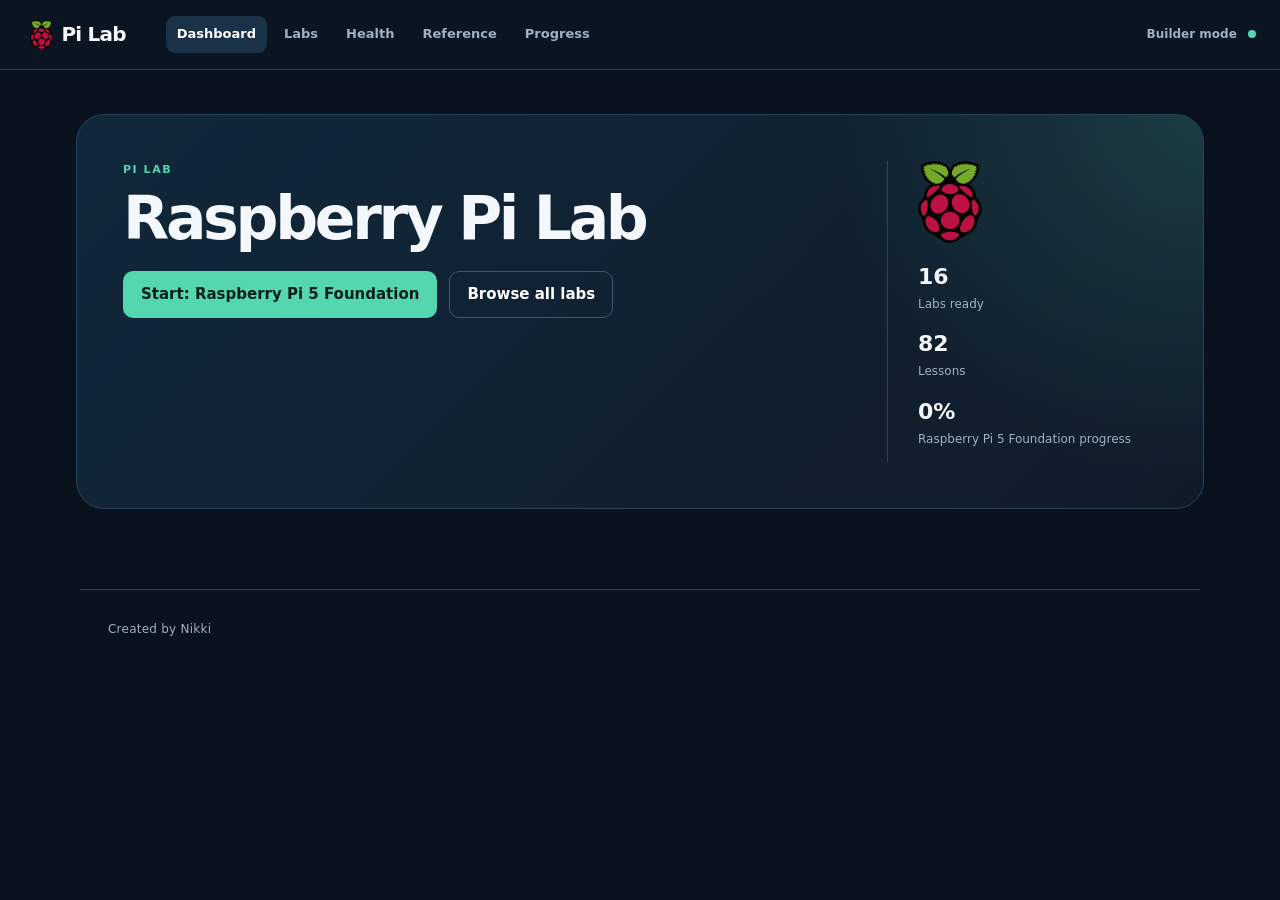
==== commit ac545a4e: "Align with Cloudflare deployment (Pi Lab v20) Sync application code with nikkimasani/pi-command-cent" ====
--- a/index.html
+++ b/index.html
@@ -1 +1,2 @@
-<!doctype html><html lang="en"><head><meta charset="utf-8"><meta name="viewport" content="width=device-width,initial-scale=1,viewport-fit=cover"><meta name="theme-color" content="#070b12"><meta name="apple-mobile-web-app-capable" content="yes"><meta name="apple-mobile-web-app-title" content="Pi Hub"><link rel="manifest" href="/manifest.json?v=12.0.0"><title>Pi Hub • V11</title><link rel="preconnect" href="https://fonts.googleapis.com"><link rel="preconnect" href="https://fonts.gstatic.com" crossorigin><link href="https://fonts.googleapis.com/css2?family=Inter:wght@400;500;600;700;800&display=swap" rel="stylesheet"><link rel="stylesheet" href="/course-v2.css?v=10.0.0"><link rel="stylesheet" href="/course-v4.css?v=10.0.0"><link rel="stylesheet" href="/responsive-v15.css?v=15.0.0"></head><body><div class="mobile-overlay" id="overlay"></div><div class="app"><aside class="sidebar" id="sidebar"><div class="brand"><div class="brand-icon"><img src="/assets/reference/raspberry-mark.svg?v=10.0.0" alt="Raspberry"></div><div><strong>Pi Hub</strong><small>Raspberry Pi Project Hub</small></div></div><nav class="nav"><button data-view="home" class="active">⌂ &nbsp; Courses</button><button data-view="reference">◉ &nbsp; Raspberry Pi Reference</button><button data-view="inventory">▣ &nbsp; Materials</button><button data-view="progress">◔ &nbsp; Progress</button><button data-view="help">? &nbsp; How to use this guide</button></nav><div class="side-card"><strong>Required first</strong><p>Complete START HERE: Raspberry Pi 5 Setup before beginning a project. It covers Imager, Raspberry Pi OS, Wi-Fi, SSH, Terminal, updates, Git, Python, Chromium, health checks, and a cold reboot.</p></div><div class="side-card"><strong>Visual system V11</strong><p>The visual library uses scalable Raspberry Pi references for setup and software, plus mapped build photos for physical project phases.</p></div><button class="danger" id="resetProgress" style="width:100%;margin-top:14px">Reset saved progress</button><div class="release">PI HUB • COURSE ENGINE V2 • VISUAL SYSTEM V11</div></aside><main class="main"><header class="topbar"><div style="display:flex;align-items:center;gap:10px"><button class="menu" id="menuBtn">☰</button><div class="top-title">Pi Hub</div></div><div class="top-actions"><a class="ghost" href="https://toolbox-nine-eta.vercel.app" target="_blank" rel="noopener" style="text-decoration:none">← Nikki's Toolbox</a></div></header><div class="content"><section id="homeView" class="view active"><div class="hero"><section class="hero-copy"><div class="eyebrow">Start with the Pi, then build the project</div><h1>Set up Raspberry Pi 5 correctly first. Then build any of the 10 projects.</h1><p>The first course is a true prerequisite from blank microSD card to a fully updated, tested Raspberry Pi OS Desktop. Project courses then cover their own software and physical build with matching visual references.</p><div class="reference-callout" style="margin-top:16px"><strong>Do this first:</strong> Open the first card, <b>START HERE: Raspberry Pi 5 Setup</b>, and complete all phases before permanent assembly.</div></section><aside class="hero-stats"><div class="stat-grid"><div class="stat"><b id="projectCount">11</b><span>courses including setup</span></div><div class="stat"><b id="phaseCount">0</b><span>guided phases</span></div><div class="stat"><b id="visualCount">0</b><span>visual phases</span></div><div class="stat"><b id="overallPct">0%</b><span>overall progress</span></div></div></aside></div><div class="section-head"><div><h2>Start Here, then choose a project</h2><p>The prerequisite appears first. Physical project steps now prefer a matching photorealistic build reference instead of a generic diagram.</p></div><div class="filters"><input id="search" type="search" placeholder="Search courses…" aria-label="Search courses"><select id="difficulty"><option value="all">All levels</option><option value="easy">Easy</option><option value="medium">Medium</option><option value="advanced">Advanced</option></select></div></div><div id="projectGrid" class="project-grid"></div></section><section id="referenceView" class="view"><div class="reference-hero"><section class="reference-card"><div class="eyebrow">Raspberry Pi Reference</div><h1>Hardware, OS, software, and recovery reference</h1><p>This page supports the guided START HERE course. The course tells you what to do in order; this page is the quick reference when you need a port, command, GPIO, DSI, or official download again.</p><div class="reference-callout">If you have not prepared the Pi yet, return to Courses and start <strong>START HERE: Raspberry Pi 5 Setup</strong>. Do not treat this reference page as a substitute for the guided prerequisite.</div></section><section class="reference-card"><h3>Official downloads</h3><div class="official-links"><a href="https://www.raspberrypi.com/software/" target="_blank" rel="noopener">Raspberry Pi Imager</a><a href="https://www.raspberrypi.com/documentation/" target="_blank" rel="noopener">Raspberry Pi Docs</a><a href="https://docs.magicmirror.builders/getting-started/installation.html" target="_blank" rel="noopener">MagicMirror² Install</a><a href="https://github.com/MagicMirrorOrg/MagicMirror" target="_blank" rel="noopener">MagicMirror² GitHub</a><a href="/software/README.md?v=10.0.0" target="_blank" rel="noopener">Included project software</a></div></section></div><div class="reference-grid"><section class="reference-card"><h3>Raspberry Pi 5 orientation</h3><img src="/assets/reference/pi5-board.svg?v=11.0.0" alt="Raspberry Pi 5 orientation and major ports"><ul><li>USB-C is power. Connect it last.</li><li>microSD is on the underside.</li><li>The 40-pin header contains 3.3 V GPIO, power, and ground pins.</li><li>MIPI connectors support compatible display/camera ribbons. Never force a ribbon.</li></ul></section><section class="reference-card"><h3>Raspberry Pi Imager workflow</h3><img src="/assets/reference/imager-flow.svg?v=11.0.0" alt="Raspberry Pi Imager workflow"><ol><li>Install Raspberry Pi Imager on your computer.</li><li>Choose Raspberry Pi 5.</li><li>Choose Raspberry Pi OS 64-bit Desktop.</li><li>Select only the intended microSD card.</li><li>Set username, password, Wi-Fi, hostname, locale, and SSH.</li><li>Write and verify.</li><li>Insert the card while the Pi is powered off.</li><li>Connect display/input first, USB-C power last.</li></ol></section><section class="reference-card"><h3>DSI / MIPI ribbon safety</h3><img src="/assets/reference/dsi-ribbon.svg?v=11.0.0" alt="DSI ribbon safety"><ul><li>Shut down and disconnect USB-C first.</li><li>Open both sides of the latch evenly.</li><li>Match contact orientation to the connector.</li><li>Insert straight and fully.</li><li>Use a gentle bend radius.</li></ul></section><section class="reference-card"><h3>Terminal essentials</h3><table class="software-table"><tbody><tr><th>Update OS</th><td><code>sudo apt update && sudo apt full-upgrade -y</code></td></tr><tr><th>Temperature</th><td><code>vcgencmd measure_temp</code></td></tr><tr><th>IP address</th><td><code>hostname -I</code></td></tr><tr><th>Disk space</th><td><code>df -h</code></td></tr><tr><th>Git</th><td><code>git --version</code></td></tr><tr><th>Python</th><td><code>python3 --version</code></td></tr><tr><th>Shutdown</th><td><code>sudo shutdown -h now</code></td></tr></tbody></table></section><section class="reference-card"><h3>Project software map</h3><table class="software-table"><tbody><tr><td>Smart Mirror</td><td>Official MagicMirror².</td></tr><tr><td>Personal Dashboard</td><td>Included project suite dashboard.</td></tr><tr><td>Mini AI Terminal</td><td>Included safe launcher plus your chosen AI service.</td></tr><tr><td>Portable Cyberdeck</td><td>Included Cyberdeck Launcher plus Pi utilities.</td></tr><tr><td>Home Assistant Panel</td><td>Chromium pointed at your existing Home Assistant dashboard.</td></tr><tr><td>Electronics Lab</td><td>gpiozero plus included test script.</td></tr><tr><td>Pomodoro Station</td><td>Included Pomodoro app.</td></tr><tr><td>Desk Info Center</td><td>Included Desk app.</td></tr><tr><td>Digital Photo Frame</td><td>Included Photo Frame app.</td></tr><tr><td>Magic Mirror Frame</td><td>MagicMirror² plus included controller.</td></tr></tbody></table></section></div></section><section id="courseView" class="view"></section><section id="inventoryView" class="view"></section><section id="progressView" class="view"></section><section id="helpView" class="view"></section></div></main></div><script src="/course-v2-data.js?v=10.0.0"></script><script src="/course-v2-fixes.js?v=10.0.0"></script><script src="/course-v4-enhancements.js?v=10.0.0"></script><script src="/course-v9-prerequisite.js?v=10.0.0"></script><script src="/course-v10-photos.js?v=10.0.0"></script><script src="/course-v2.js?v=10.0.0"></script><script>if('serviceWorker'in navigator){window.addEventListener('load',async()=>{try{const r=await navigator.serviceWorker.register('/sw.js?v=12.0.0',{updateViaCache:'none'});await r.update();}catch(e){}});}</script></body></html>+<!doctype html>
+<html lang="en"><head><meta charset="utf-8"><meta name="viewport" content="width=device-width,initial-scale=1"><meta name="theme-color" content="#08111c"><title>Pi Lab · guided Raspberry Pi learning</title><link rel="stylesheet" href="/lab-v20.css?v=20.16.0"><link rel="stylesheet" href="/lab-v20-layout.css?v=20.16.0"></head><body><noscript>Pi Lab needs JavaScript to run its interactive lessons.</noscript><div id="app"></div><script src="/lab-v20-content.js?v=20.16.0"></script><script src="/lab-v20.js?v=20.16.0"></script></body></html>
--- a/lab-v20.css
+++ b/lab-v20.css
@@ -0,0 +1,2 @@
+:root{--bg:#08111c;--surface:#101d2b;--surface-2:#152638;--ink:#f4f7fb;--muted:#9eb1c4;--line:#294359;--mint:#54d6b0;--pink:#f06c93;--yellow:#ffd773;--radius:18px}*{box-sizing:border-box}body{margin:0;background:var(--bg);color:var(--ink);font:15px/1.55 Inter,ui-sans-serif,system-ui,sans-serif}button{font:inherit;cursor:pointer}header{height:70px;display:flex;align-items:center;gap:34px;padding:0 max(24px,calc((100vw - 1280px)/2));border-bottom:1px solid var(--line);background:#0b1521;position:sticky;top:0;z-index:4}.brand{border:0;background:none;color:var(--ink);font-size:20px;font-weight:800;letter-spacing:-.04em;display:flex;align-items:center;gap:8px}.brand-mark{height:30px;width:auto;display:block}nav{display:flex;gap:6px}nav button{border:0;background:transparent;color:var(--muted);padding:8px 11px;border-radius:9px;font-size:13px;font-weight:700}nav button:hover,nav .active{background:#193248;color:white}.student{margin-left:auto;color:var(--muted);font-size:12px;font-weight:700}.student i{display:inline-block;width:8px;height:8px;background:var(--mint);border-radius:50%;margin-left:7px}main{max-width:1180px;margin:auto;padding:44px 26px 80px}.hero{min-height:310px;padding:46px;display:grid;grid-template-columns:1fr 270px;gap:44px;border:1px solid var(--line);border-radius:28px;background:radial-gradient(circle at 100% 0,rgba(84,214,176,.16),transparent 31%),linear-gradient(135deg,#10283a,#101b2a)}.eyebrow{margin:0 0 10px;color:var(--mint);font-weight:800;font-size:11px;letter-spacing:.14em;text-transform:uppercase}.hero h1,.course-banner h1{font-size:clamp(35px,5vw,60px);letter-spacing:-.055em;line-height:1.02;margin:0 0 16px}.lede{font-size:17px;color:#d5e1ec;max-width:590px}.primary,.secondary{border-radius:10px;border:1px solid transparent;padding:11px 17px;font-weight:800}.primary{background:var(--mint);color:#062017}.primary:hover{background:#7be9c8}.primary:disabled{opacity:.35;cursor:not-allowed}.secondary{background:transparent;border-color:#405a70;color:white}.hero aside{border-left:1px solid rgba(255,255,255,.14);padding-left:30px;display:grid;align-content:center;gap:1px}.hero aside b{font-size:22px}.hero aside span{color:var(--muted);font-size:12px;margin-bottom:13px}.hero-mark{width:64px;height:auto;margin-bottom:16px}.hero-actions{display:flex;flex-wrap:wrap;gap:12px;margin-top:22px}.card-icon{position:absolute;top:18px;right:18px;display:inline-grid;place-items:center;width:22px;height:22px;border-radius:7px;background:#1c3448;color:#cfe5f7;font-size:10px;font-weight:800}.intro{display:flex;align-items:end;justify-content:space-between;margin:48px 0 18px}.intro h2{margin:0;font-size:30px;letter-spacing:-.04em}.intro>p{color:var(--muted);max-width:390px;font-size:13px}.cards{display:grid;grid-template-columns:repeat(3,1fr);gap:16px}.card{border:1px solid var(--line);background:var(--surface);border-radius:18px;overflow:hidden;min-height:265px}.card.ready:hover{border-color:var(--mint);transform:translateY(-2px)}.card img{width:100%;height:145px;display:block;object-fit:cover}.card-copy{padding:18px;position:relative}.tag{display:inline-block;border-radius:40px;background:#1c3448;color:#cfe5f7;padding:3px 8px;font-size:10px;font-weight:800}.card h3{margin:10px 0 6px;font-size:20px;letter-spacing:-.03em}.card p,.meta,.review-label{color:var(--muted);font-size:12px}.text-btn{padding:8px 0 0;border:0;background:none;color:var(--mint);font-weight:800}.review{opacity:.65;background:#0d1925}.review-label{display:block;margin-top:22px;color:var(--yellow);font-weight:700}.back{border:0;background:none;color:var(--muted);padding:0 0 20px;font-size:13px}.course-banner{display:flex;justify-content:space-between;gap:25px;padding:0 0 29px;border-bottom:1px solid var(--line)}.course-banner h1{font-size:42px}.course-blurb{color:var(--muted);font-size:14px;margin:2px 0 16px;max-width:540px}.course-banner p:not(.eyebrow){color:var(--muted);max-width:630px;margin:0}.course-progress{width:180px;align-self:end;display:grid;gap:3px}.course-progress b{font-size:25px}.course-progress span{font-size:11px;color:var(--muted)}.course-progress i{height:7px;background:#20374a;border-radius:10px;overflow:hidden}.course-progress em{display:block;height:100%;background:var(--mint)}.learning-layout{display:grid;grid-template-columns:220px minmax(0,1fr) 190px;gap:22px;margin-top:28px}.map{border-right:1px solid var(--line);padding-right:16px}.map>p,.lesson-meta{font-size:10px;color:var(--muted);font-weight:800;letter-spacing:.12em}.map button{display:flex;gap:9px;text-align:left;width:100%;margin:5px 0;padding:10px 8px;border:0;border-radius:10px;background:none;color:#b9cad8;font-size:12px;line-height:1.3}.map button:hover,.map button.active{background:#1a3043;color:#fff}.map b{width:21px;height:21px;border-radius:7px;background:#284258;display:grid;place-items:center;font-size:10px;flex:0 0 auto}.map .done b{background:var(--mint);color:#062017}.lesson-meta{display:flex;justify-content:space-between;margin-bottom:10px}.lesson-photo,.diagram{margin:0 0 22px;border:1px solid var(--line);border-radius:17px;overflow:hidden;background:#0a131e}.lesson-photo img{display:block;width:100%;max-height:425px;object-fit:cover}.lesson-photo figcaption{padding:11px 14px;color:var(--muted);font-size:12px}.diagram{min-height:230px;padding:32px;background:linear-gradient(135deg,#142c3e,#0c1621);display:flex;align-items:flex-start;justify-content:center;flex-direction:column}.diagram span{font-size:10px;font-weight:800;color:var(--mint);letter-spacing:.12em}.diagram strong{font-size:29px;letter-spacing:-.04em;margin:9px 0}.diagram p{font-size:16px;color:#d0e0ed;max-width:560px;margin:0}.diagram em{margin-top:18px;padding:9px 12px;background:#223e52;border-radius:9px;color:#aeead8;font-style:normal;font-size:12px}.diagram-flow{display:flex;flex-wrap:wrap;align-items:center;gap:8px;margin:16px 0 4px}.diagram-step{display:flex;align-items:center;gap:8px;background:#0e2331;border:1px solid #2c4a61;border-radius:10px;padding:8px 12px}.diagram-step b{display:inline-grid;place-items:center;width:20px;height:20px;border-radius:50%;background:var(--mint);color:#062017;font-size:10px;font-weight:900;flex:0 0 auto}.diagram-step span{font-size:13px;color:#e3edf5;font-weight:600}.diagram-arrow{color:var(--muted);font-size:16px}.mission,.checkpoint,.success,.support section{border:1px solid var(--line);border-radius:16px;background:var(--surface);padding:21px;margin-top:17px}.mission h2,.checkpoint h2{margin:0 0 15px;font-size:23px;letter-spacing:-.03em}.action{display:flex;gap:12px;padding:13px 0;border-top:1px solid #274053;cursor:pointer}.action:first-of-type{border-top:0}.action input{margin-top:4px;accent-color:var(--mint);width:17px;height:17px}.action b,.action small{display:block}.action small{color:var(--muted);font-size:13px;margin-top:3px}.answer{display:flex;gap:10px;align-items:center;width:100%;border:1px solid #355168;background:#0e1a27;color:white;border-radius:10px;text-align:left;padding:11px;margin:7px 0}.answer:hover:not(:disabled){border-color:var(--mint)}.answer.right{border-color:var(--mint);background:#12372f}.answer.wrong{border-color:var(--pink);background:#3a1a29}.answer:disabled{cursor:default}.answer:first-letter{color:var(--mint);font-weight:900}.feedback{margin-top:12px;padding:12px;border-radius:10px;font-size:13px}.feedback.ok{background:#12372f}.feedback.no{background:#3a1a29}.success{border-color:#2c7e6b;background:#0d2925;color:#d4f7ea;font-size:13px}.lesson-nav{display:flex;justify-content:space-between;margin-top:22px}.support section{margin-top:0;margin-bottom:14px;padding:15px}.support p{font-size:12px;color:var(--muted)}@media(max-width:900px){.learning-layout{grid-template-columns:1fr}.map{border-right:0;border-bottom:1px solid var(--line);padding:0 0 10px;display:flex;overflow:auto;gap:4px}.map>p{display:none}.map button{min-width:170px}.support{display:grid;grid-template-columns:1fr 1fr;gap:12px}.support section{margin:0}.cards{grid-template-columns:repeat(2,1fr)}}@media(max-width:620px){header{padding:0 14px;gap:9px}nav button:nth-child(2),.student{display:none}main{padding:27px 14px}.hero{display:block;padding:28px}.hero aside{border:0;border-top:1px solid rgba(255,255,255,.14);padding:20px 0 0;margin-top:26px;grid-template-columns:1fr 1fr}.hero h1{font-size:40px}.cards{grid-template-columns:1fr}.intro,.course-banner{display:block}.course-progress{width:auto;margin-top:18px}.course-banner h1{font-size:34px}.support{grid-template-columns:1fr}.diagram{min-height:200px;padding:24px}.diagram strong{font-size:24px}.diagram-flow{gap:6px}.diagram-step{padding:7px 10px}.diagram-step span{font-size:12px}.diagram-arrow{display:none}}
+:root{--x:0}.resources,.commands,.troubleshoot{border:1px solid var(--line);border-radius:16px;background:var(--surface);padding:21px;margin-top:17px}.resources{display:flex;flex-wrap:wrap;gap:9px}.resources .eyebrow,.commands .eyebrow,.troubleshoot .eyebrow{width:100%}.resources a{border:1px solid #3a627d;border-radius:9px;padding:9px 11px;color:#c9f7e9;text-decoration:none;font-size:12px;font-weight:800}.resources a:hover{border-color:var(--mint);background:#14362f}.command{position:relative;border-top:1px solid #274053;padding:13px 0 34px}.command:first-of-type{border-top:0}.command b,.command small{display:block}.command small{color:var(--muted);font-size:12px}.command pre{margin:8px 0;padding:10px;border-radius:8px;background:#071018;color:#a6f5d7;overflow:auto;font:13px/1.4 ui-monospace,SFMono-Regular,Consolas,monospace}.command button{position:absolute;right:0;bottom:8px;border:1px solid #3a627d;background:#173149;color:#e9f4fb;border-radius:7px;padding:4px 8px;font-size:11px;font-weight:800}.troubleshoot details{border-top:1px solid #274053;padding:12px 0}.troubleshoot details:first-of-type{border-top:0}.troubleshoot summary{cursor:pointer;font-weight:700;color:#f0d9a8;list-style:none;display:flex;align-items:center;gap:8px;font-size:13px}.troubleshoot summary::-webkit-details-marker{display:none}.troubleshoot summary::before{content:'+';color:var(--yellow);font-weight:900;width:14px}.troubleshoot details[open] summary::before{content:'–'}.troubleshoot details p{margin:9px 0 0 22px;color:var(--muted);font-size:13px}
--- a/lab-v20-layout.css
+++ b/lab-v20-layout.css
@@ -0,0 +1,10 @@
+.dashboard-head{padding:22px 0 30px;border-bottom:1px solid var(--line);margin-bottom:28px}.dashboard-head h1{margin:0;font-size:40px;letter-spacing:-.055em}.dashboard-head>p:not(.eyebrow){margin:7px 0 0;color:var(--muted);font-size:15px}.dashboard-grid{display:grid;grid-template-columns:1fr 1fr;gap:16px}.next-card{padding:24px;border:1px solid var(--line);border-radius:18px;background:linear-gradient(135deg,#112436,#101d2b)}.next-card h2{margin:0 0 7px;font-size:23px;letter-spacing:-.035em}.next-card>p:not(.eyebrow){min-height:42px;color:var(--muted);font-size:13px}.reference-list{display:grid;grid-template-columns:repeat(2,minmax(0,1fr));gap:12px}.reference-list a{margin:0;min-height:64px;display:flex;align-items:center}.card-materials{color:var(--muted);font-size:11px;margin:6px 0 0}.materials-preview{border:1px solid var(--line);border-radius:16px;background:var(--surface);padding:21px;margin-top:17px}.chip-list{display:flex;flex-wrap:wrap;gap:8px;margin-top:12px}.chip{background:#152638;border:1px solid var(--line);border-radius:20px;padding:6px 12px;font-size:12px;color:#d7e6f0}.health-intro{color:var(--muted);font-size:13px;margin:6px 0 0}.health-source{color:var(--muted);font-size:11px;margin-top:14px}.filter-row{display:flex;flex-wrap:wrap;gap:8px;margin-bottom:18px}.filter-chip{border:1px solid #3a627d;background:#0e1a27;color:#c9d7e3;border-radius:20px;padding:7px 14px;font-size:12px;font-weight:700}.filter-chip:hover{border-color:var(--mint);color:#fff}.filter-chip.active{border-color:var(--mint);background:#14362f;color:#fff}.lesson-topbar{display:flex;justify-content:space-between;align-items:center;padding-bottom:6px}.lesson-topbar .back{padding:0}.print-only{display:none}
+@media print{
+body *{visibility:hidden}
+.print-only,.print-only *{visibility:visible}
+.print-only{display:block;position:absolute;left:0;top:0;width:100%;background:#fff;color:#000;padding:0;font:13px/1.5 system-ui,sans-serif}
+.print-only h1{font-size:24px;margin:0 0 6px}
+.print-only h2{font-size:16px;margin:18px 0 6px;border-top:1px solid #ccc;padding-top:10px}
+.print-only ul,.print-only ol{margin:0 0 8px;padding-left:20px}
+.print-only pre{background:#f2f2f2;color:#000;padding:8px;border:1px solid #ccc;white-space:pre-wrap;font:12px/1.4 ui-monospace,Consolas,monospace}
+}.site-footer{max-width:1120px;margin:0 auto;padding:30px 28px 40px;color:var(--muted);font-size:12px;border-top:1px solid var(--line);letter-spacing:.02em}@media(max-width:620px){.dashboard-head h1{font-size:33px}.dashboard-grid,.reference-list{grid-template-columns:1fr}header nav{overflow-x:auto}header nav button{white-space:nowrap;padding:8px 7px;font-size:12px}.site-footer{padding:24px 18px 32px}}
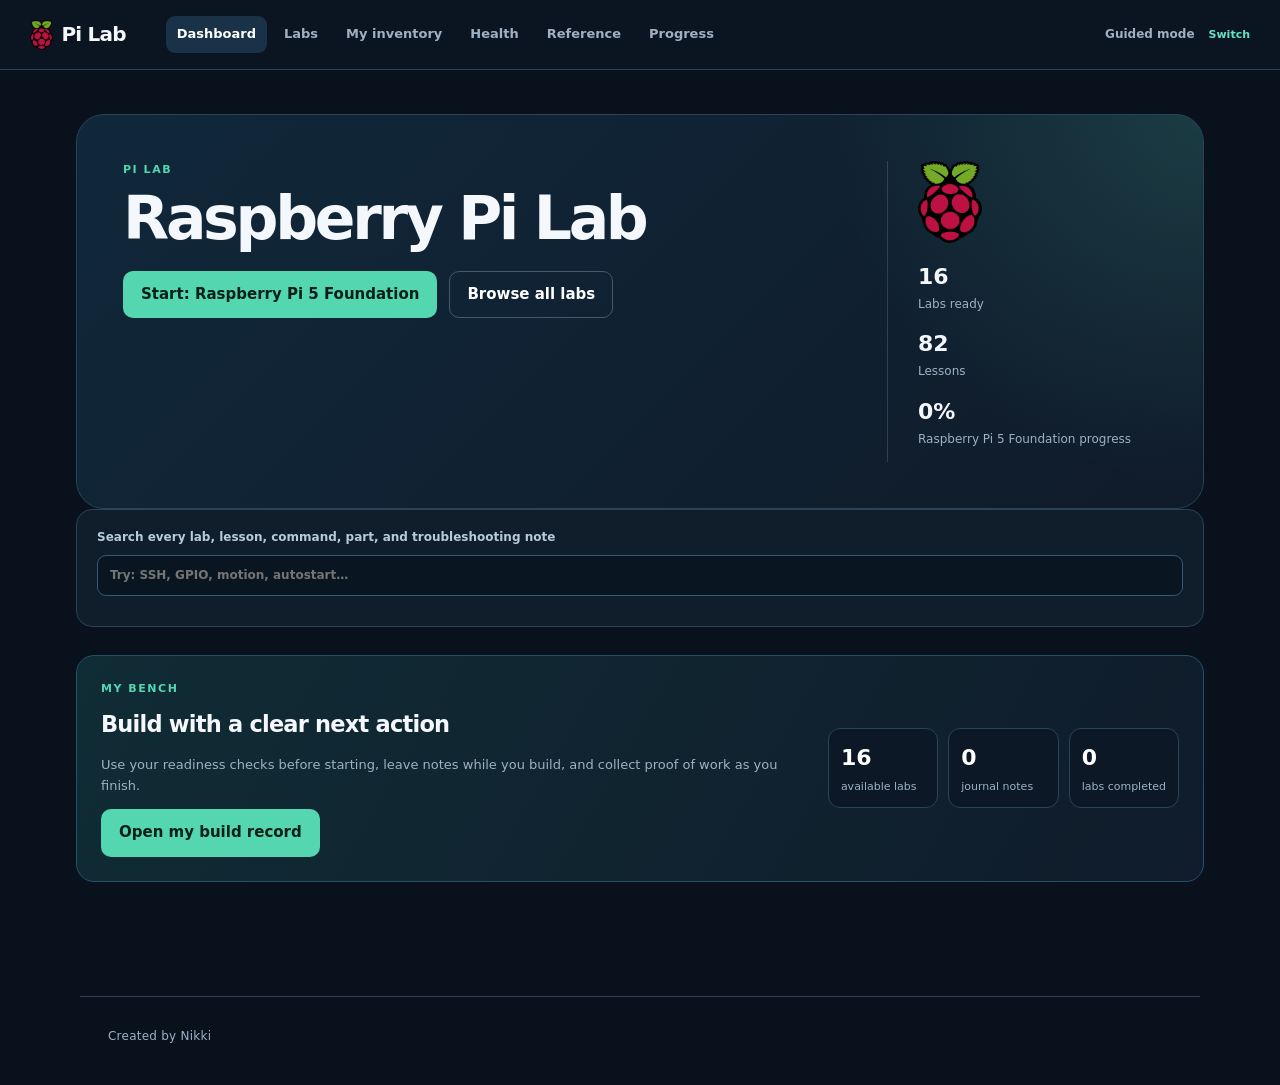
==== commit 5bd22462: "Sync latest Pi Lab UI and use Cloudflare lesson image CDN" ====
--- a/index.html
+++ b/index.html
@@ -1,2 +1,2 @@
 <!doctype html>
-<html lang="en"><head><meta charset="utf-8"><meta name="viewport" content="width=device-width,initial-scale=1"><meta name="theme-color" content="#08111c"><title>Pi Lab · guided Raspberry Pi learning</title><link rel="stylesheet" href="/lab-v20.css?v=20.16.0"><link rel="stylesheet" href="/lab-v20-layout.css?v=20.16.0"></head><body><noscript>Pi Lab needs JavaScript to run its interactive lessons.</noscript><div id="app"></div><script src="/lab-v20-content.js?v=20.16.0"></script><script src="/lab-v20.js?v=20.16.0"></script></body></html>
+<html lang="en"><head><meta charset="utf-8"><meta name="viewport" content="width=device-width,initial-scale=1"><meta name="theme-color" content="#08111c"><title>Pi Lab · guided Raspberry Pi learning</title><link rel="stylesheet" href="/lab-v20.css?v=20.27.0"><link rel="stylesheet" href="/lab-v20-layout.css?v=20.27.0"><link rel="stylesheet" href="/lab-mobile-nav-v21.css?v=20.27.0"></head><body><noscript>Pi Lab needs JavaScript to run its interactive lessons.</noscript><div id="app"></div><script src="/lab-v20-content.js?v=20.27.0"></script><script src="/lab-v20.js?v=20.27.0"></script><script src="/lab-v21-workspace.js?v=20.27.0"></script></body></html>
--- a/lab-v20-layout.css
+++ b/lab-v20-layout.css
@@ -8,3 +8,8 @@
 .print-only ul,.print-only ol{margin:0 0 8px;padding-left:20px}
 .print-only pre{background:#f2f2f2;color:#000;padding:8px;border:1px solid #ccc;white-space:pre-wrap;font:12px/1.4 ui-monospace,Consolas,monospace}
 }.site-footer{max-width:1120px;margin:0 auto;padding:30px 28px 40px;color:var(--muted);font-size:12px;border-top:1px solid var(--line);letter-spacing:.02em}@media(max-width:620px){.dashboard-head h1{font-size:33px}.dashboard-grid,.reference-list{grid-template-columns:1fr}header nav{overflow-x:auto}header nav button{white-space:nowrap;padding:8px 7px;font-size:12px}.site-footer{padding:24px 18px 32px}}
+
+/* Builder workspace: readiness, proof, notes, and private local records. */
+.workspace-dashboard{display:grid;grid-template-columns:minmax(0,1fr) auto;gap:28px;padding:24px;margin:20px 0 34px;border:1px solid #27506a;border-radius:18px;background:linear-gradient(120deg,#102c35,#101c2b)}.workspace-dashboard h2,.workspace-readiness h2,.workspace-verify h2,.workspace-journal h2,.workspace-finish h2,.workspace-progress h2{margin:0 0 8px;letter-spacing:-.035em}.workspace-dashboard p:not(.eyebrow),.workspace-readiness>div>p:not(.eyebrow),.workspace-journal p:not(.eyebrow),.workspace-progress p:not(.eyebrow){color:var(--muted);font-size:13px;line-height:1.6}.bench-stats{display:grid;grid-template-columns:repeat(3,minmax(100px,1fr));gap:10px;align-content:center}.bench-stats span{padding:12px;border:1px solid var(--line);border-radius:12px;background:#0c1825;color:var(--muted);font-size:11px}.bench-stats b{display:block;color:#fff;font-size:22px;margin-bottom:3px}.workspace-search{margin:0 0 28px;padding:18px 20px;border:1px solid var(--line);border-radius:16px;background:var(--surface)}.workspace-search label{display:block;color:#b6ccda;font-size:12px;font-weight:700}.workspace-search input,.workspace-progress input,.workspace-journal input,.workspace-journal textarea{box-sizing:border-box;width:100%;margin-top:9px;border:1px solid #365a72;border-radius:9px;background:#091521;color:#edf5fb;padding:10px 12px;font:inherit}.workspace-search input:focus,.workspace-progress input:focus,.workspace-journal input:focus,.workspace-journal textarea:focus{outline:2px solid #47ddb7;outline-offset:1px}.search-results{display:grid;grid-template-columns:repeat(2,minmax(0,1fr));gap:7px;margin-top:12px}.search-results button{text-align:left;border:1px solid #284a61;border-radius:9px;background:#0d1c2b;color:#cfdfeb;padding:10px}.search-results button:hover{border-color:var(--mint)}.search-results b,.search-results span{display:block}.search-results b{font-size:12px;color:#60e3c1}.search-results span{font-size:12px;margin-top:3px}.workspace-readiness,.workspace-verify,.workspace-journal,.workspace-finish{margin:18px 0;padding:20px;border:1px solid #2a526a;border-radius:15px;background:#0e1e2d}.workspace-readiness{display:grid;grid-template-columns:1fr 1fr;gap:25px}.readiness-list{display:grid;gap:8px}.readiness-list label,.workspace-verify label{display:flex;gap:9px;align-items:flex-start;padding:9px 0;color:#dceaf3;font-size:13px;border-bottom:1px solid rgba(75,118,145,.35)}.readiness-list label:last-child{border-bottom:0}.readiness-list input,.workspace-verify input{accent-color:#53ddb9;margin-top:2px}.workspace-verify{border-color:#2d6c63;background:linear-gradient(130deg,#0d292b,#10212e)}.workspace-verify p{font-size:15px;color:#e4f4ef;margin:7px 0}.command-explainer{color:#a9c3d4;font-size:12px;line-height:1.5;margin:10px 0 0}.command-explainer b{color:#69e7c5}.workspace-troubleshoot{margin-top:18px}.workspace-journal{display:grid;grid-template-columns:1fr 1fr;gap:15px}.workspace-journal>div{grid-column:1/-1}.workspace-journal label{color:#b8cfdd;font-size:12px;font-weight:700}.workspace-journal textarea{height:110px;resize:vertical}.journal-photo{grid-column:1/-1;color:#69e7c5;font-size:12px}.workspace-finish{border-color:#685339;background:linear-gradient(120deg,#271f17,#0e1c2a)}.workspace-finish ol{margin:12px 0 0;padding-left:21px;color:#d8e6ee;font-size:13px;line-height:1.8}.workspace-progress{display:grid;grid-template-columns:1fr 1fr;gap:22px;margin:0 0 30px;padding:22px;border:1px solid var(--line);border-radius:17px;background:#0d1b29}.workspace-progress>div+div{border-left:1px solid var(--line);padding-left:22px}.workspace-progress label{display:block;color:#b8cfdd;font-size:12px;font-weight:700;margin:13px 0}.workspace-progress button{margin-right:8px}.import-label{display:inline-block!important;padding:9px 12px;border:1px solid #3d6279;border-radius:8px;cursor:pointer}.import-label input{display:none}.danger-link{color:#ff94a3!important;border-color:#763341!important;background:#2a151c!important}.mode-toggle{margin-left:8px;background:transparent;border:0;color:#61e4c2;font-size:11px;font-weight:700;cursor:pointer}.student{display:flex;align-items:center}.student>i{display:none}html[data-builder-mode="builder"] .guided-only{display:none}@media(max-width:760px){.workspace-dashboard,.workspace-readiness,.workspace-journal,.workspace-progress{grid-template-columns:1fr}.bench-stats,.search-results{grid-template-columns:1fr}.workspace-progress>div+div{border-left:0;border-top:1px solid var(--line);padding:20px 0 0}.workspace-dashboard{gap:16px}}
+.workspace-inventory{display:grid;grid-template-columns:minmax(0,1.15fr) minmax(300px,.85fr);gap:24px;margin:0 0 34px;padding:23px;border:1px solid #38526d;border-radius:18px;background:#0d1c2b}.workspace-inventory h2,.workspace-station h2{margin:0 0 8px;letter-spacing:-.035em}.workspace-inventory p:not(.eyebrow),.workspace-station p:not(.eyebrow){color:var(--muted);font-size:13px;line-height:1.6}.inventory-parts{display:grid;grid-template-columns:repeat(2,minmax(0,1fr));gap:7px;margin-top:15px}.inventory-parts label,.workspace-station label{display:flex;gap:9px;align-items:flex-start;padding:8px 0;color:#dce8f0;font-size:12px;border-bottom:1px solid rgba(75,118,145,.3)}.inventory-parts input,.workspace-station input{accent-color:var(--mint);margin-top:2px}.inventory-labs{padding-left:22px;border-left:1px solid var(--line)}.inventory-lab{display:grid;gap:3px;padding:11px 0;border-bottom:1px solid rgba(75,118,145,.35)}.inventory-lab b{font-size:13px}.inventory-lab span{color:var(--muted);font-size:11px}.inventory-lab button{padding:4px 0 0;text-align:left;border:0;background:transparent;color:#7fe9cc;font-size:12px;font-weight:800}.inventory-lab.ready b{color:#6ee4bf}.workspace-station{display:grid;grid-template-columns:1fr 1fr;gap:0 24px;margin:0 0 30px;padding:22px;border:1px solid #47644e;border-radius:17px;background:linear-gradient(120deg,#102a25,#0e1d2b)}.workspace-station>div{grid-column:1/-1}.workspace-station label:last-child{border-bottom:0}.sync-note{font-size:11px!important;color:#91a7b7!important;margin-top:14px!important}@media(max-width:760px){.workspace-inventory,.workspace-station{grid-template-columns:1fr}.inventory-labs{border-left:0;border-top:1px solid var(--line);padding:18px 0 0}.inventory-parts{grid-template-columns:1fr}}
+.inventory-page-head{padding:18px 0 25px;border-bottom:1px solid var(--line);margin-bottom:25px}.inventory-page-head h1{margin:0;font-size:42px;letter-spacing:-.055em}.inventory-page-head>p:not(.eyebrow){margin:8px 0 0;color:var(--muted);font-size:14px}.workspace-inventory.standalone{margin:0}.workspace-inventory h1{margin:0 0 8px;font-size:27px;letter-spacing:-.04em}.inventory-actions{display:flex;flex-wrap:wrap;gap:8px;margin:16px 0 4px}.inventory-card-status{margin:12px 0 0!important;padding:6px 8px;border-radius:8px;background:#2a2022;color:#f1bac3!important;font-size:10px!important;font-weight:800}.inventory-card-status.ready{background:#153a31;color:#a7f0d9!important}.card.inventory-ready{border-color:#3f8775}header nav [data-workspace-inventory-nav].active{background:#193248;color:#fff}@media(max-width:620px){.inventory-page-head h1{font-size:34px}.inventory-actions .primary,.inventory-actions .secondary{flex:1;padding:10px}.inventory-parts{grid-template-columns:1fr}}
--- a/lab-mobile-nav-v21.css
+++ b/lab-mobile-nav-v21.css
@@ -0,0 +1,68 @@
+/* Mobile/tablet navigation override: keep every primary Pi Lab tab reachable. */
+@media (max-width: 900px) {
+  header {
+    gap: 12px;
+    overflow: hidden;
+  }
+
+  header nav {
+    display: flex;
+    flex: 1 1 auto;
+    min-width: 0;
+    overflow-x: auto;
+    overflow-y: hidden;
+    gap: 4px;
+    -webkit-overflow-scrolling: touch;
+    scrollbar-width: none;
+    padding: 4px 0;
+  }
+
+  header nav::-webkit-scrollbar {
+    display: none;
+  }
+
+  header nav button,
+  header nav button:nth-child(2) {
+    display: inline-flex !important;
+    flex: 0 0 auto;
+    white-space: nowrap;
+  }
+
+  .student {
+    flex: 0 0 auto;
+  }
+}
+
+@media (max-width: 620px) {
+  header {
+    height: auto;
+    min-height: 66px;
+    padding: 8px 12px;
+    align-items: center;
+  }
+
+  .brand {
+    flex: 0 0 auto;
+    font-size: 17px;
+  }
+
+  .brand-mark {
+    height: 26px;
+  }
+
+  header nav {
+    order: 2;
+    flex-basis: 100%;
+    width: 100%;
+    padding-bottom: 2px;
+  }
+
+  header nav button {
+    min-height: 38px;
+    padding: 8px 12px;
+  }
+
+  .student {
+    display: none;
+  }
+}
